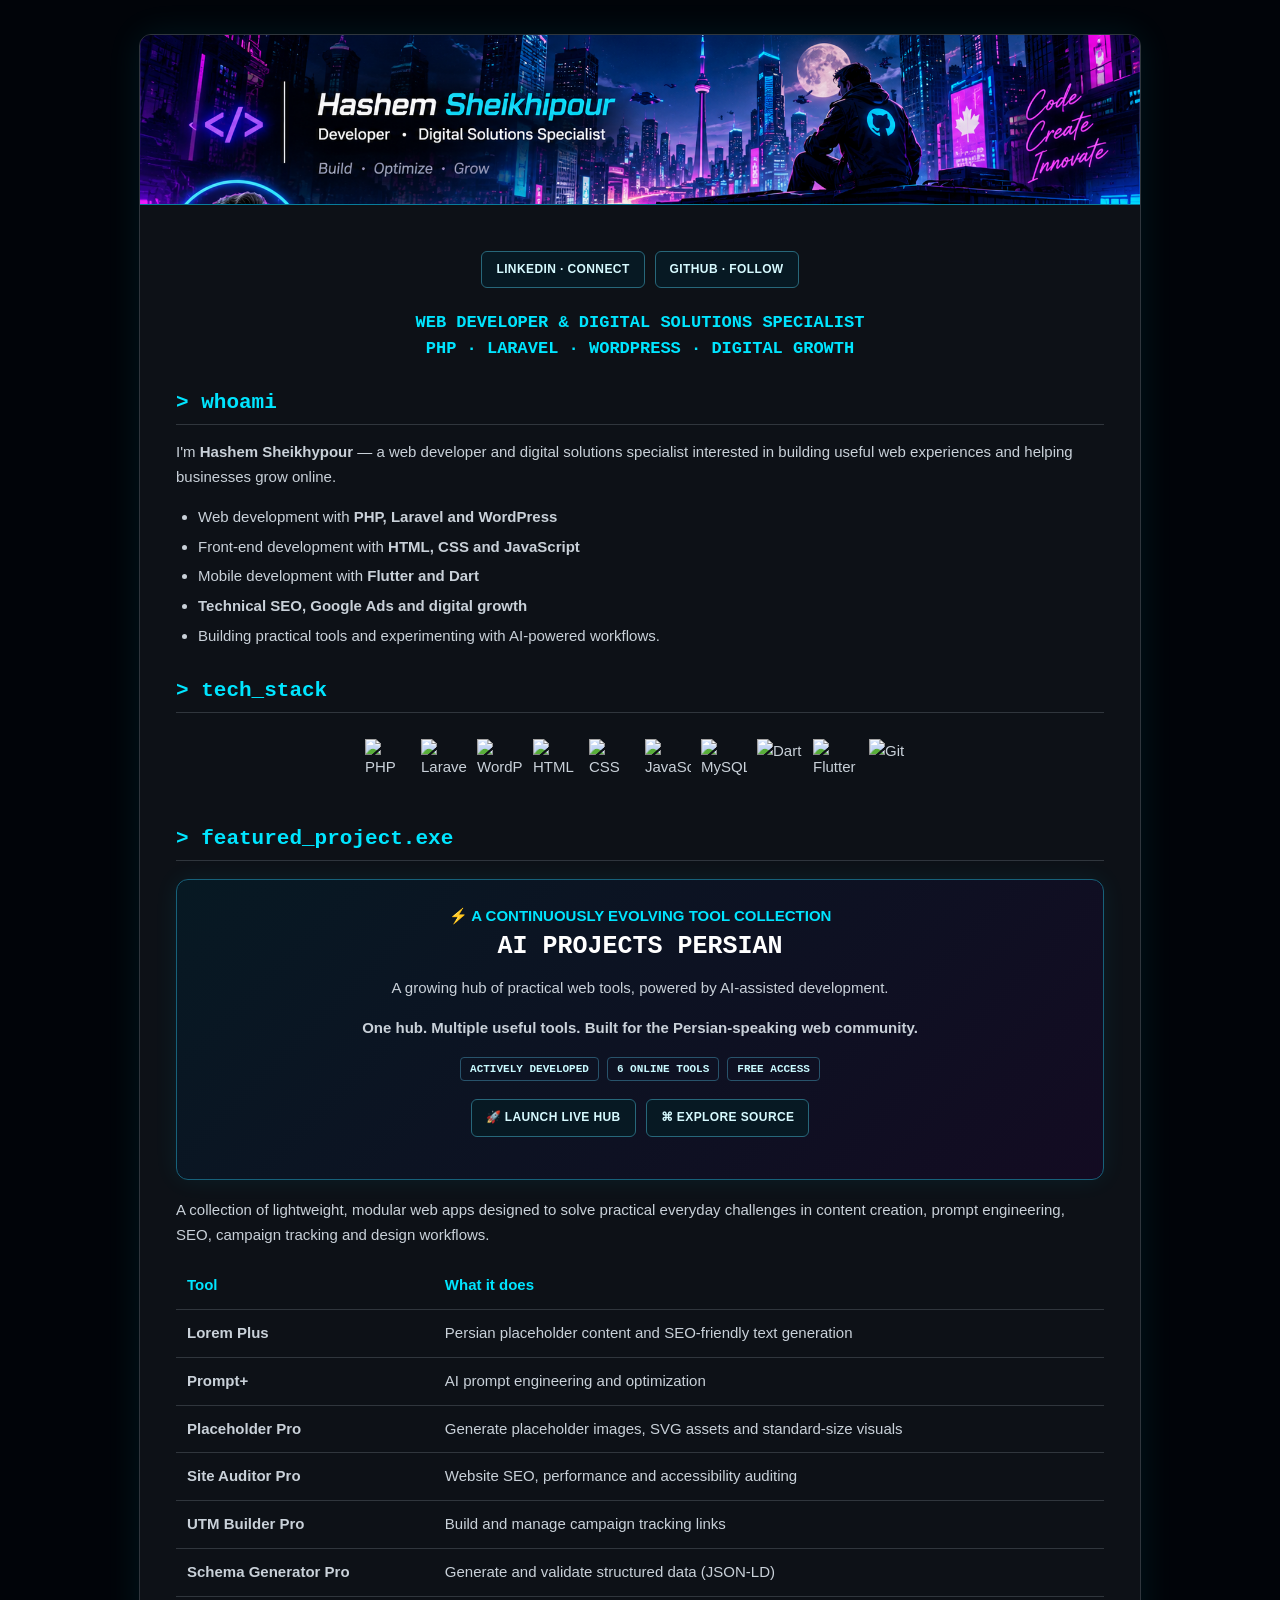
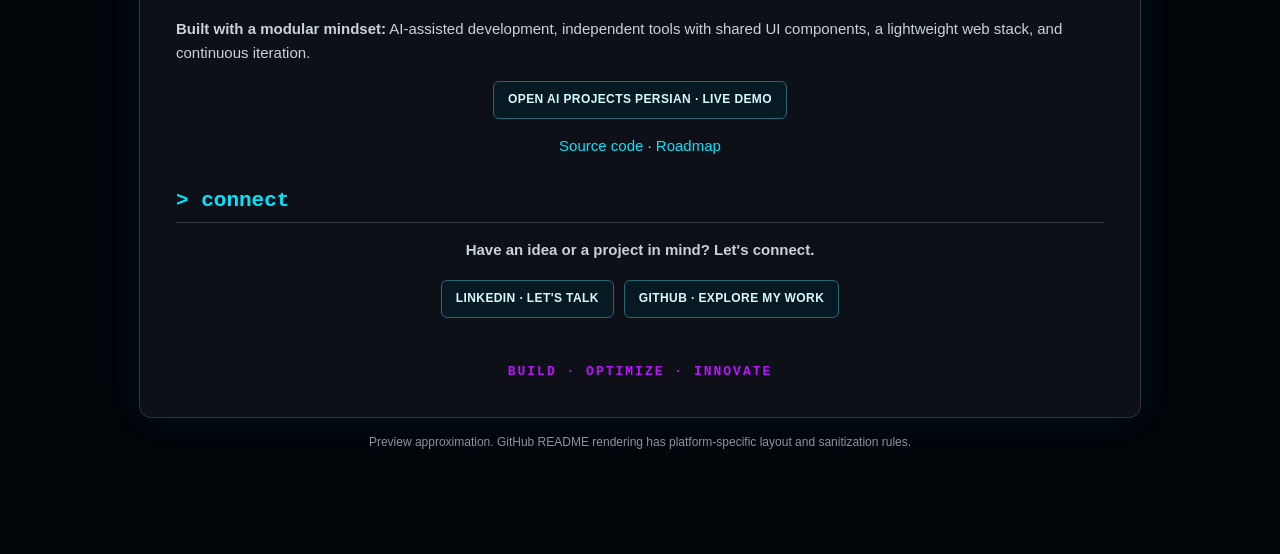
==== index.html @ c275254c "Add files via upload" ====
<!doctype html>
<html lang="en">
<head>
<meta charset="utf-8"><meta name="viewport" content="width=device-width, initial-scale=1">
<title>Hashem Sheikhypour — Cyberpunk GitHub Profile Preview</title>
<style>
:root{color-scheme:dark;--bg:#0d1117;--line:#30363d;--cyan:#00e5ff;--pink:#bc13fe;--text:#c9d1d9;--muted:#8b949e}
*{box-sizing:border-box}body{margin:0;background:#010409;color:var(--text);font:15px/1.65 -apple-system,BlinkMacSystemFont,"Segoe UI",sans-serif}
main{max-width:1050px;margin:34px auto;padding:0 24px 50px}.sheet{background:var(--bg);border:1px solid var(--line);border-radius:12px;overflow:hidden;box-shadow:0 0 35px #00e5ff16}
.banner{display:block;width:100%;height:auto;border-bottom:1px solid #087d9b}.content{padding:28px 36px}.center{text-align:center}
.actions{display:flex;justify-content:center;gap:10px;flex-wrap:wrap;margin:18px 0}a{color:var(--cyan);text-decoration:none}a:hover{text-decoration:underline}
.pill{display:inline-block;padding:8px 14px;border:1px solid #27677a;border-radius:6px;background:#071923;color:#d7faff;font-size:12px;font-weight:700;letter-spacing:.4px}
.typing{color:var(--cyan);font:600 17px/1.5 ui-monospace,monospace;margin:22px 0 10px}
h2{font:700 21px ui-monospace,monospace;color:var(--cyan);border-bottom:1px solid var(--line);padding-bottom:10px;margin:30px 0 14px}
p,li{color:var(--text)}ul{padding-left:22px}li{margin:5px 0}.project{border:1px solid #17617a;border-radius:12px;background:linear-gradient(135deg,#071923,#130b22);padding:24px;margin:18px 0;box-shadow:0 0 24px #00e5ff12}
.project h3{color:#fff;font:800 25px ui-monospace,monospace;margin:4px 0}.sub{color:var(--cyan);font-weight:600}.chips{display:flex;justify-content:center;gap:8px;flex-wrap:wrap;margin:16px 0}.chip{font:700 11px ui-monospace,monospace;border:1px solid #28536b;padding:5px 9px;border-radius:4px;color:#c8faff}
table{width:100%;border-collapse:collapse;margin:10px 0 20px}th,td{text-align:left;padding:11px;border-bottom:1px solid var(--line)}th{color:var(--cyan)}
.icons{display:flex;justify-content:center;gap:10px;flex-wrap:wrap;padding:12px}.icons img{width:46px;height:46px}
footer{text-align:center;color:var(--pink);font:700 13px ui-monospace,monospace;letter-spacing:2px;padding:28px 0 10px}.note{color:var(--muted);font-size:12px;text-align:center;margin-top:15px}
@media(max-width:650px){.content{padding:20px 16px}th,td{padding:8px;font-size:13px}}
</style></head>
<body><main><article class="sheet">
<img class="banner" src="assets/cyberpunk-banner.png" alt="Cyberpunk neon city banner">
<div class="content"><div class="center"><div class="actions">
<a class="pill" href="https://www.linkedin.com/in/hashemsheikhypour">LINKEDIN · CONNECT</a><a class="pill" href="https://github.com/hashemsh">GITHUB · FOLLOW</a></div>
<div class="typing">WEB DEVELOPER &amp; DIGITAL SOLUTIONS SPECIALIST<br>PHP · LARAVEL · WORDPRESS · DIGITAL GROWTH</div></div>
<h2>&gt; whoami</h2><p>I'm <strong>Hashem Sheikhypour</strong> — a web developer and digital solutions specialist interested in building useful web experiences and helping businesses grow online.</p>
<ul><li>Web development with <strong>PHP, Laravel and WordPress</strong></li><li>Front-end development with <strong>HTML, CSS and JavaScript</strong></li><li>Mobile development with <strong>Flutter and Dart</strong></li><li><strong>Technical SEO, Google Ads and digital growth</strong></li><li>Building practical tools and experimenting with AI-powered workflows.</li></ul>
<h2>&gt; tech_stack</h2><div class="icons">
<img src="https://skillicons.dev/icons?i=php" alt="PHP"><img src="https://skillicons.dev/icons?i=laravel" alt="Laravel"><img src="https://skillicons.dev/icons?i=wordpress" alt="WordPress"><img src="https://skillicons.dev/icons?i=html" alt="HTML"><img src="https://skillicons.dev/icons?i=css" alt="CSS"><img src="https://skillicons.dev/icons?i=js" alt="JavaScript"><img src="https://skillicons.dev/icons?i=mysql" alt="MySQL"><img src="https://skillicons.dev/icons?i=dart" alt="Dart"><img src="https://skillicons.dev/icons?i=flutter" alt="Flutter"><img src="https://skillicons.dev/icons?i=git" alt="Git"></div>
<h2>&gt; featured_project.exe</h2><section class="project"><div class="center"><div class="sub">⚡ A CONTINUOUSLY EVOLVING TOOL COLLECTION</div><h3>AI PROJECTS PERSIAN</h3><p>A growing hub of practical web tools, powered by AI-assisted development.</p><p><strong>One hub. Multiple useful tools. Built for the Persian-speaking web community.</strong></p>
<div class="chips"><span class="chip">ACTIVELY DEVELOPED</span><span class="chip">6 ONLINE TOOLS</span><span class="chip">FREE ACCESS</span></div>
<div class="actions"><a class="pill" href="https://hashemsh.github.io/ai-projects-persian/">🚀 LAUNCH LIVE HUB</a><a class="pill" href="https://github.com/hashemsh/ai-projects-persian">⌘ EXPLORE SOURCE</a></div></div></section>
<p>A collection of lightweight, modular web apps designed to solve practical everyday challenges in content creation, prompt engineering, SEO, campaign tracking and design workflows.</p>
<table><thead><tr><th>Tool</th><th>What it does</th></tr></thead><tbody>
<tr><td><strong>Lorem Plus</strong></td><td>Persian placeholder content and SEO-friendly text generation</td></tr>
<tr><td><strong>Prompt+</strong></td><td>AI prompt engineering and optimization</td></tr>
<tr><td><strong>Placeholder Pro</strong></td><td>Generate placeholder images, SVG assets and standard-size visuals</td></tr>
<tr><td><strong>Site Auditor Pro</strong></td><td>Website SEO, performance and accessibility auditing</td></tr>
<tr><td><strong>UTM Builder Pro</strong></td><td>Build and manage campaign tracking links</td></tr>
<tr><td><strong>Schema Generator Pro</strong></td><td>Generate and validate structured data (JSON-LD)</td></tr>
</tbody></table>
<p><strong>Built with a modular mindset:</strong> AI-assisted development, independent tools with shared UI components, a lightweight web stack, and continuous iteration.</p>
<div class="center"><a class="pill" href="https://hashemsh.github.io/ai-projects-persian/">OPEN AI PROJECTS PERSIAN · LIVE DEMO</a><p><a href="https://github.com/hashemsh/ai-projects-persian">Source code</a> · <a href="https://github.com/hashemsh/ai-projects-persian/blob/main/ROADMAP.md">Roadmap</a></p></div>
<h2>&gt; connect</h2><div class="center"><p><strong>Have an idea or a project in mind? Let's connect.</strong></p><div class="actions"><a class="pill" href="https://www.linkedin.com/in/hashemsheikhypour">LINKEDIN · LET'S TALK</a><a class="pill" href="https://github.com/hashemsh">GITHUB · EXPLORE MY WORK</a></div></div>
<footer>BUILD · OPTIMIZE · INNOVATE</footer></div></article><p class="note">Preview approximation. GitHub README rendering has platform-specific layout and sanitization rules.</p></main></body></html>
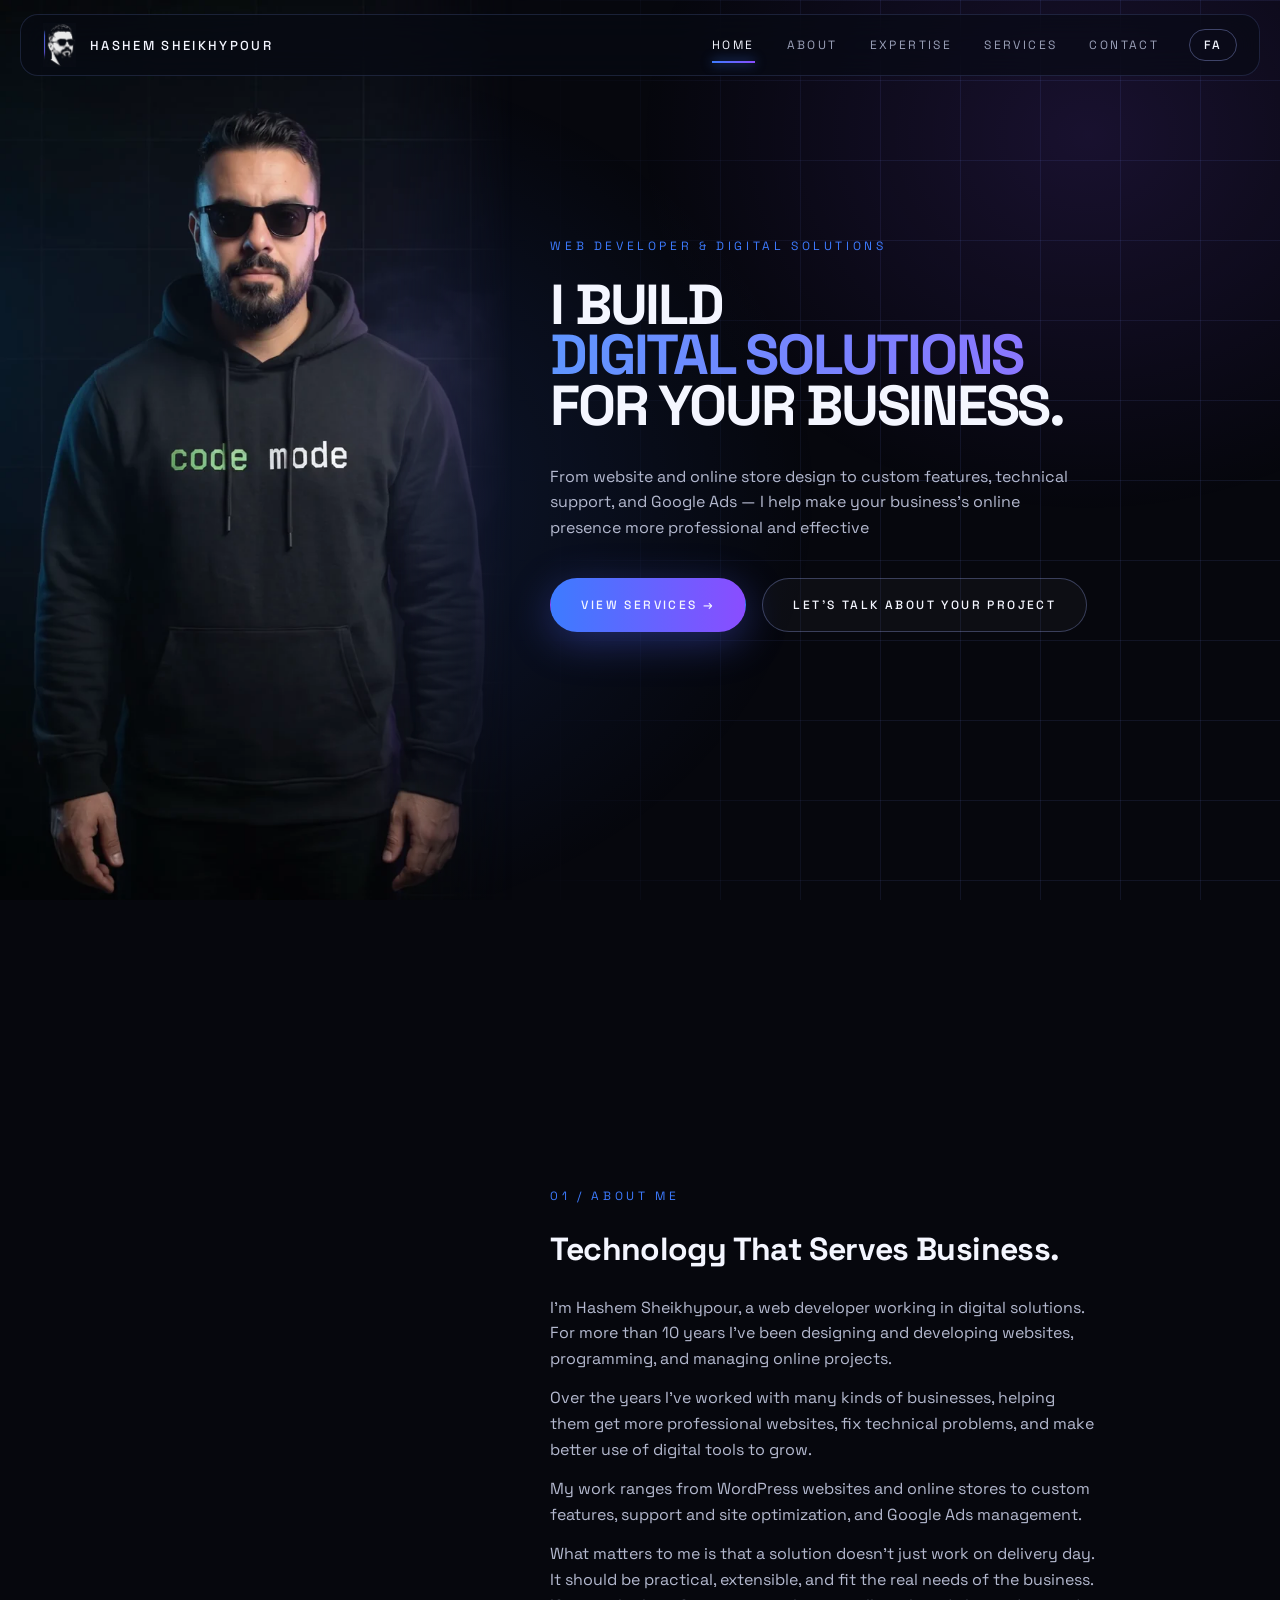
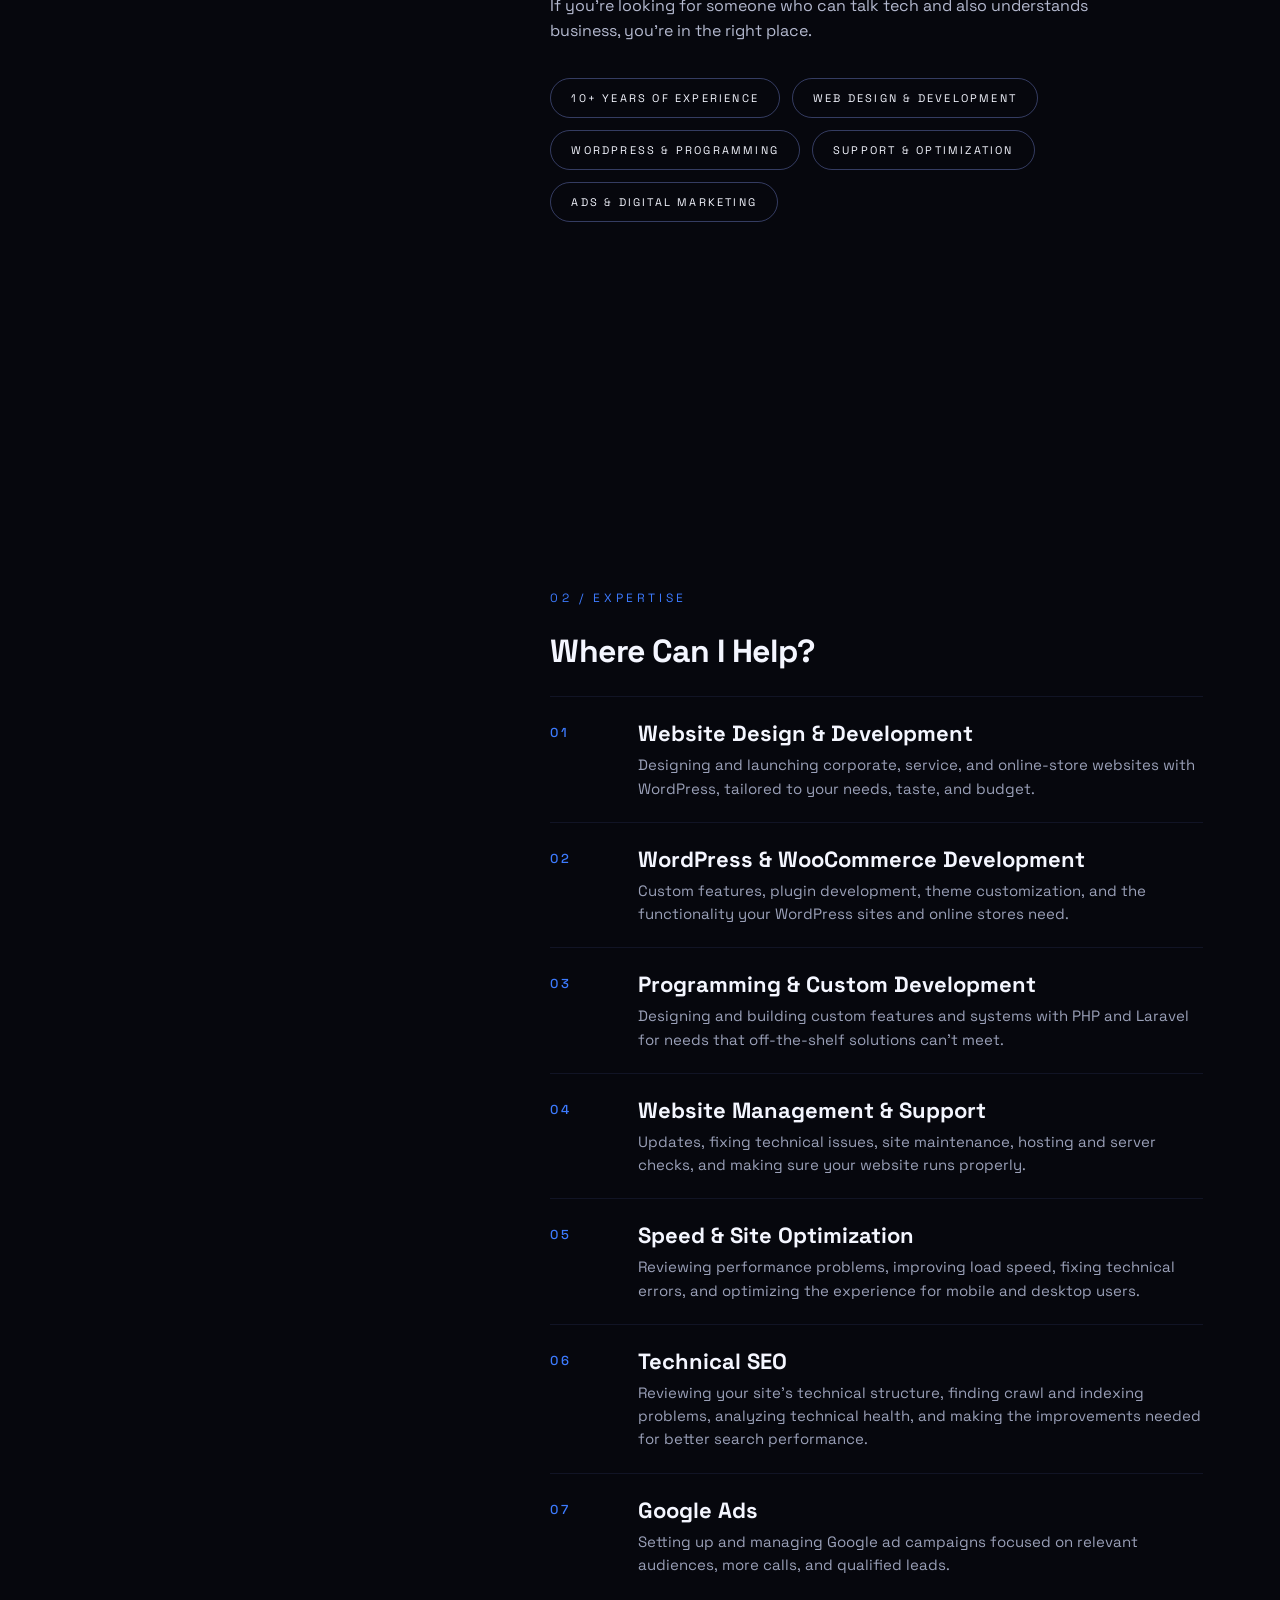
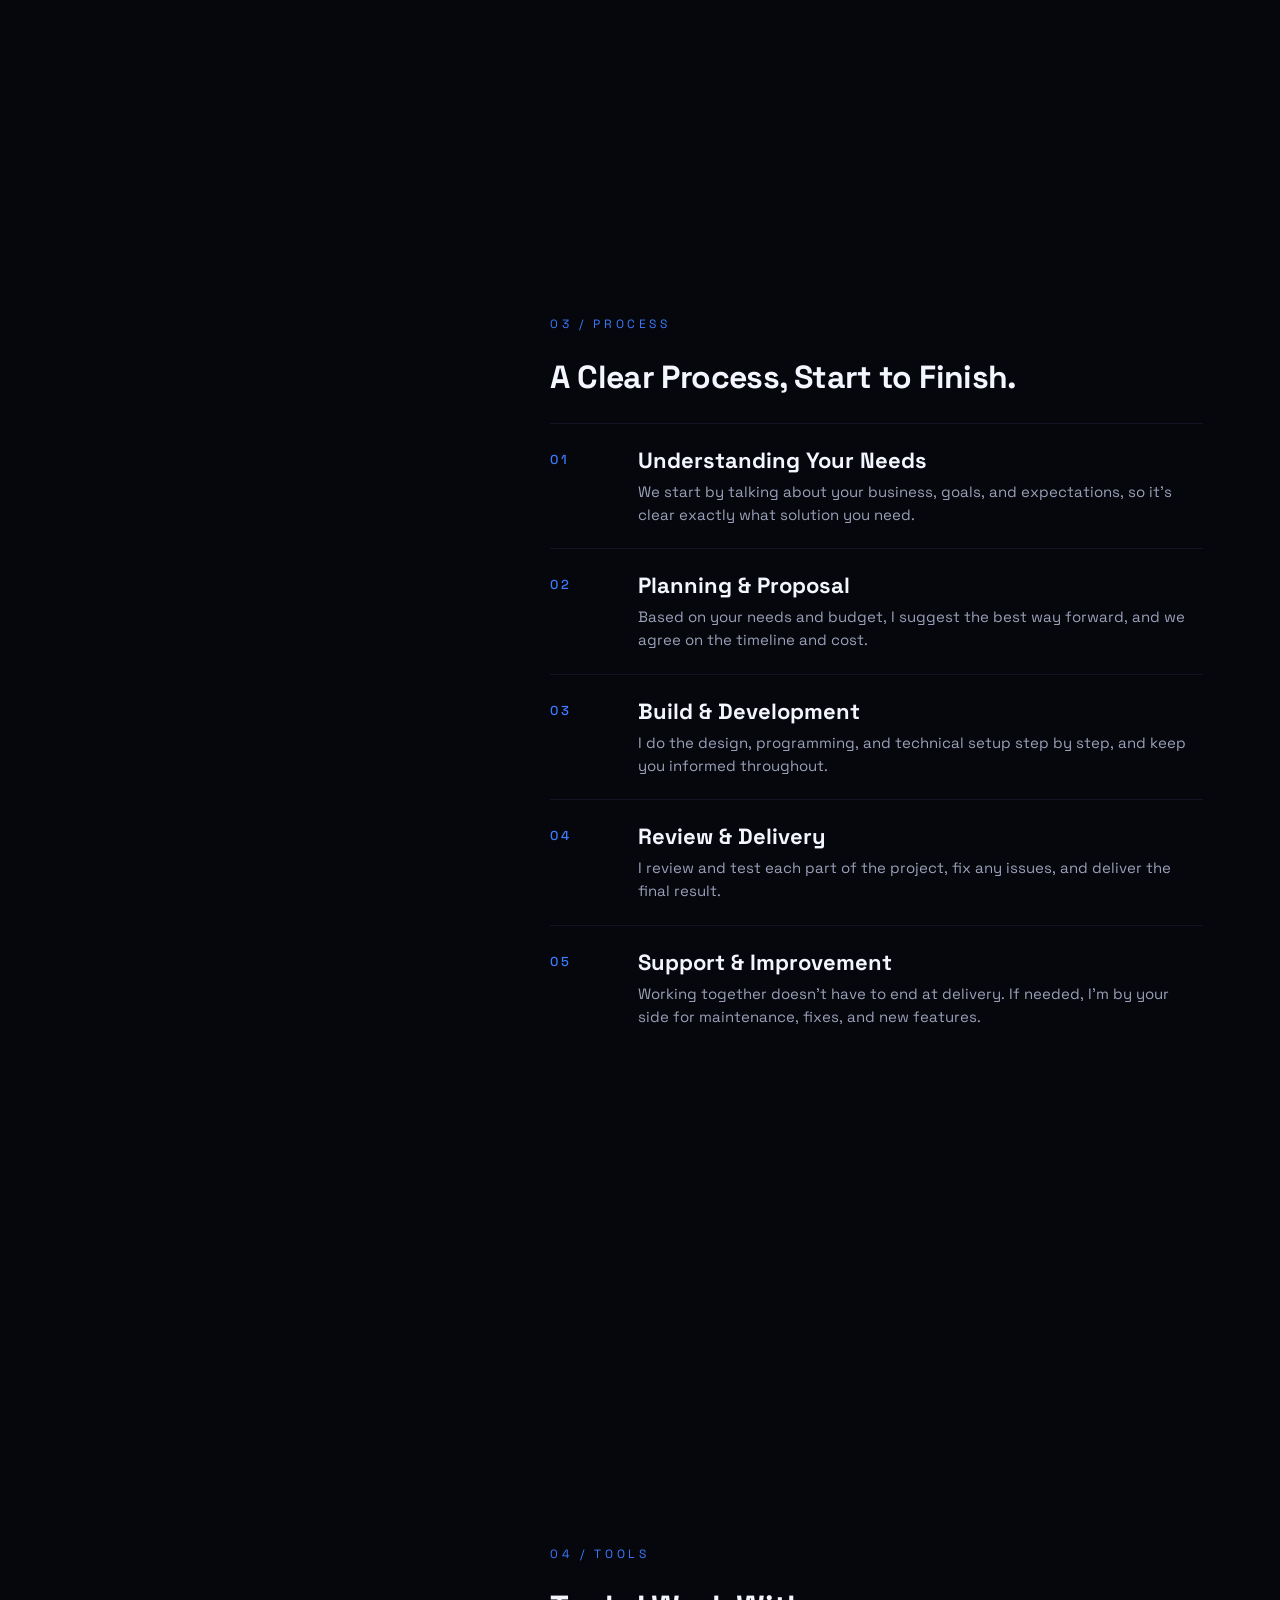
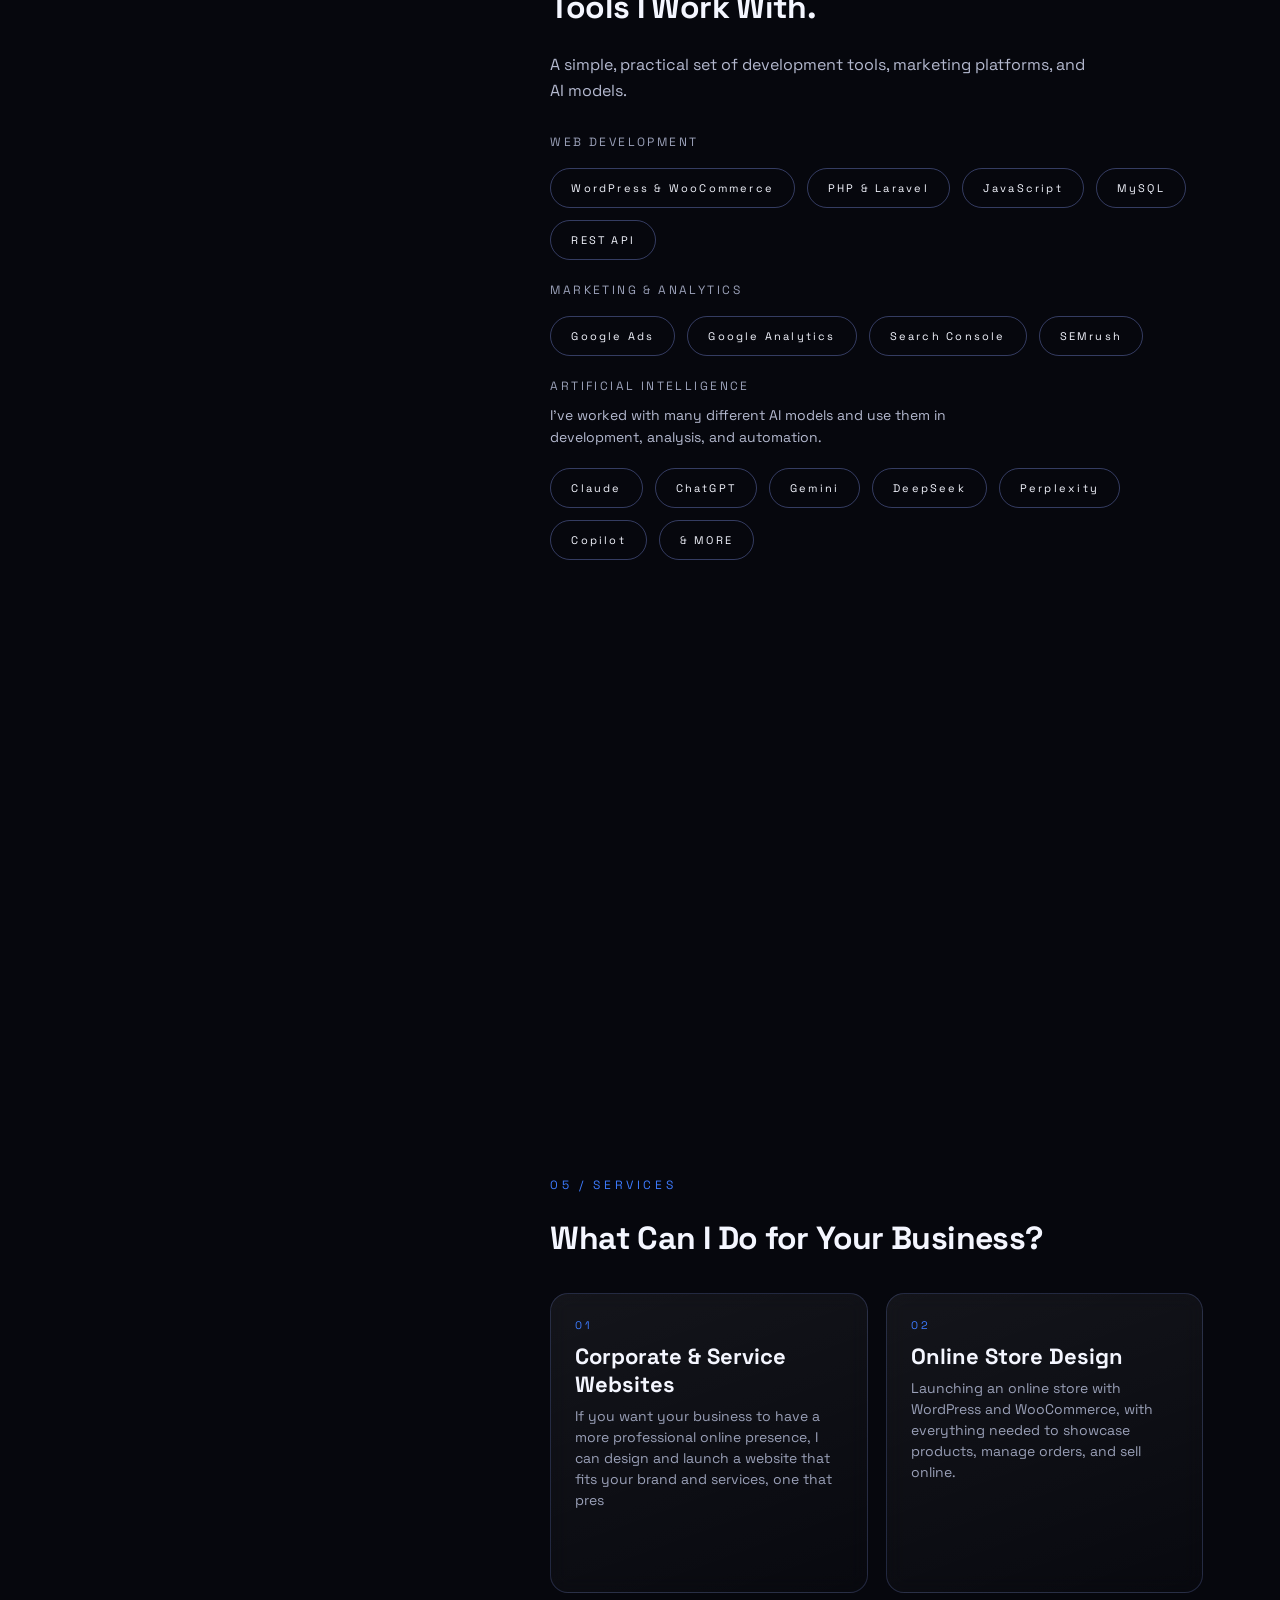
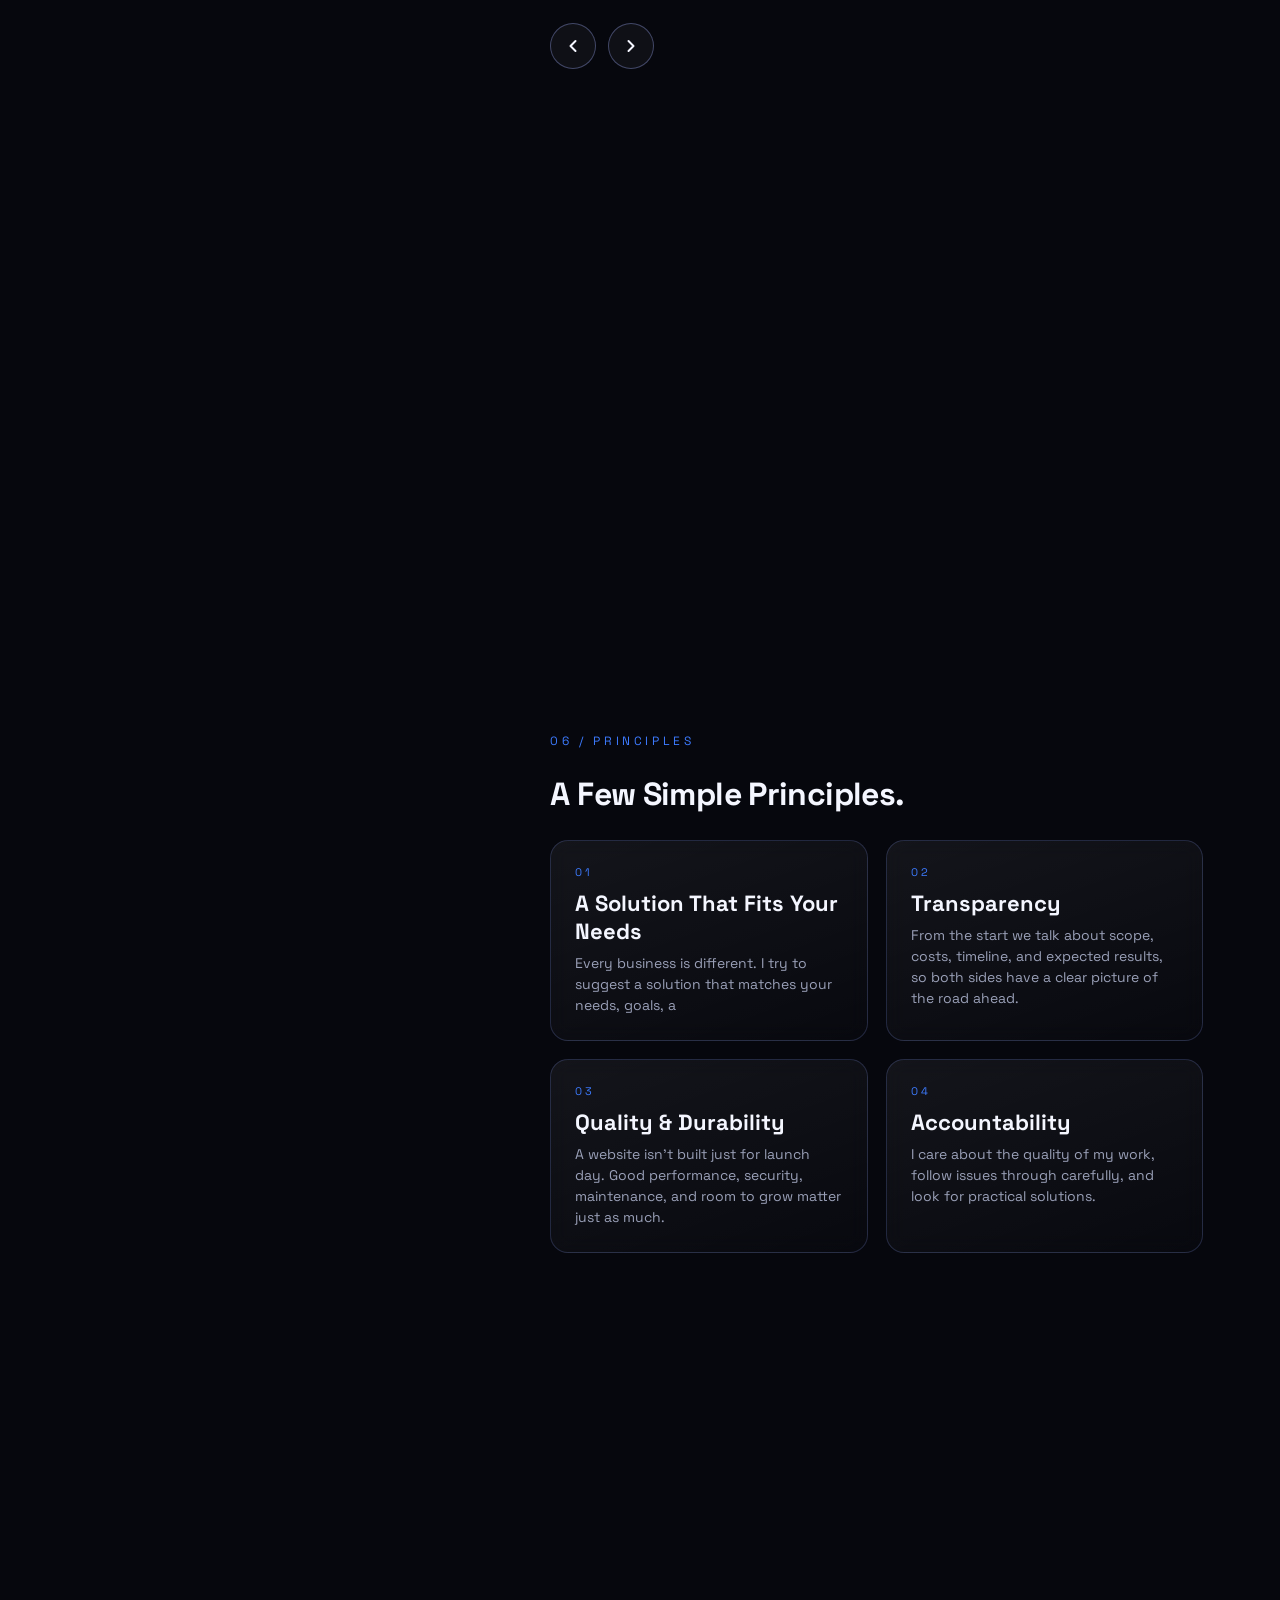
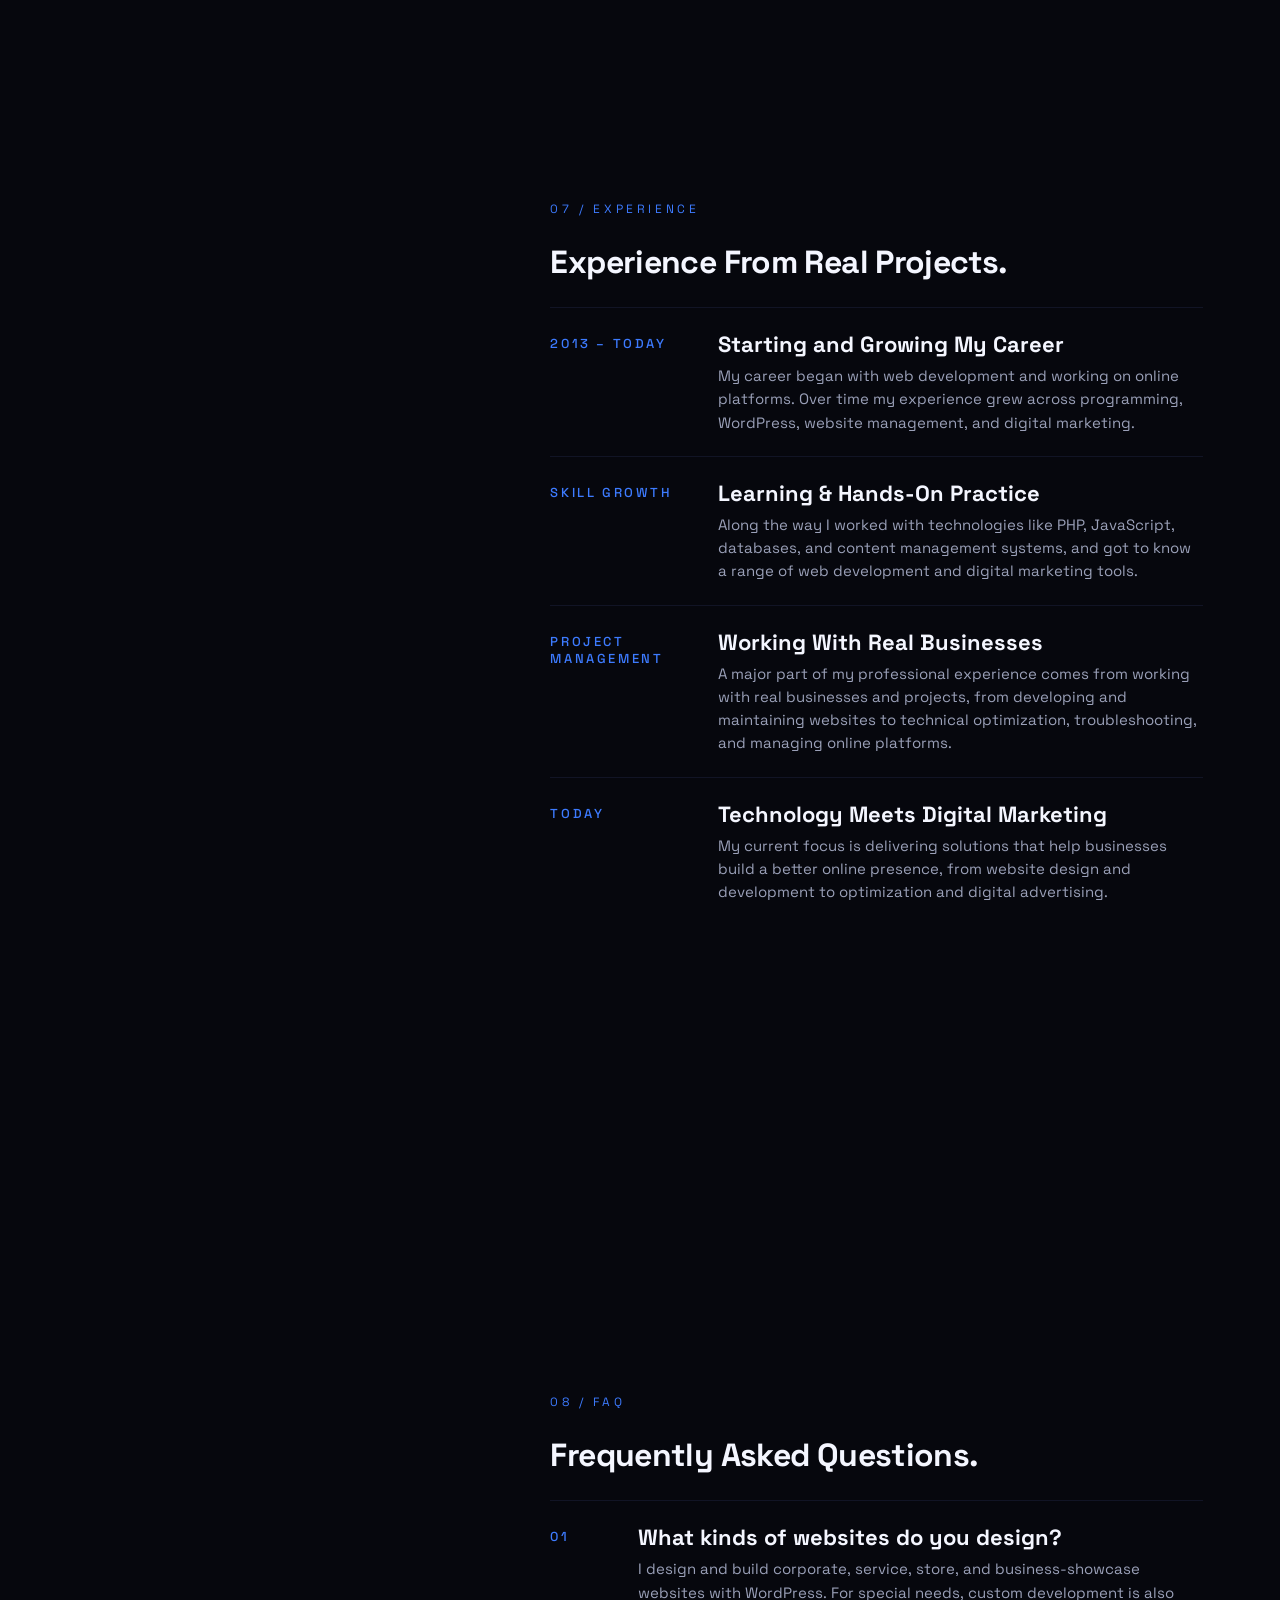
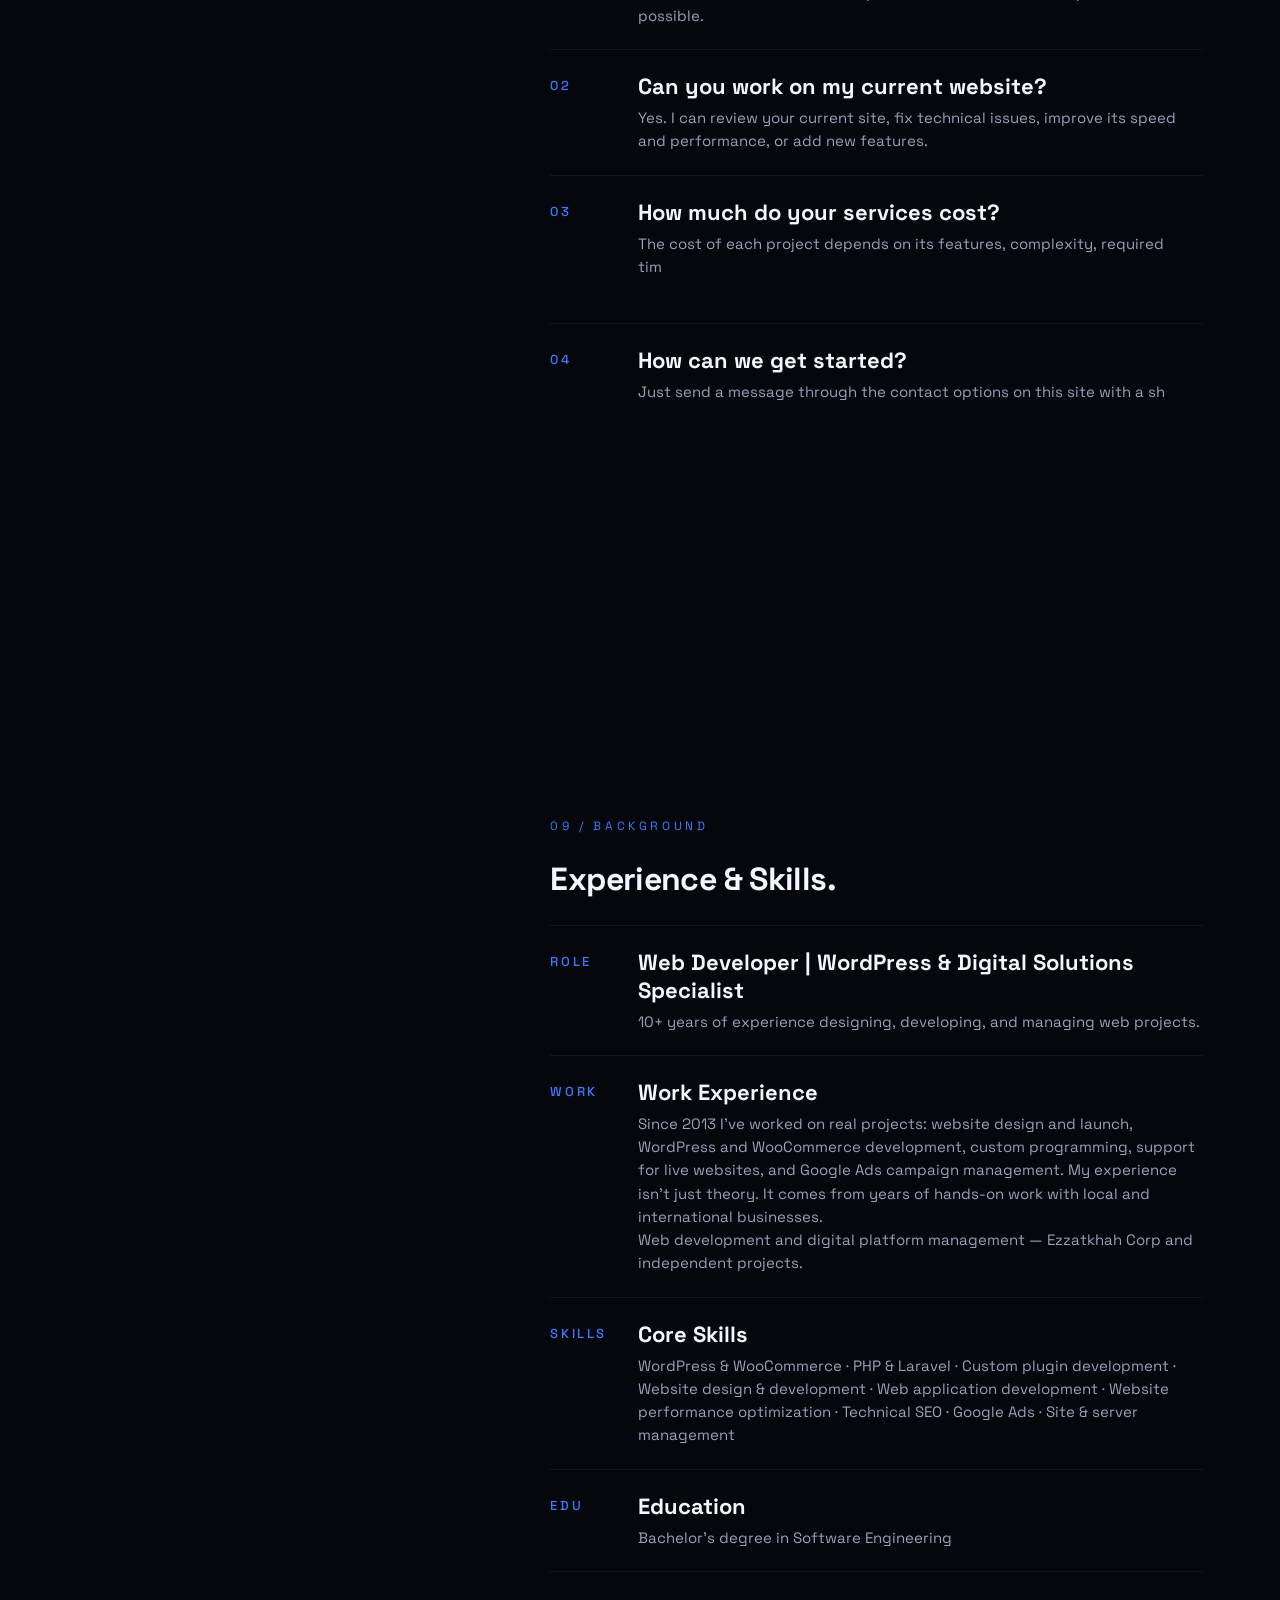
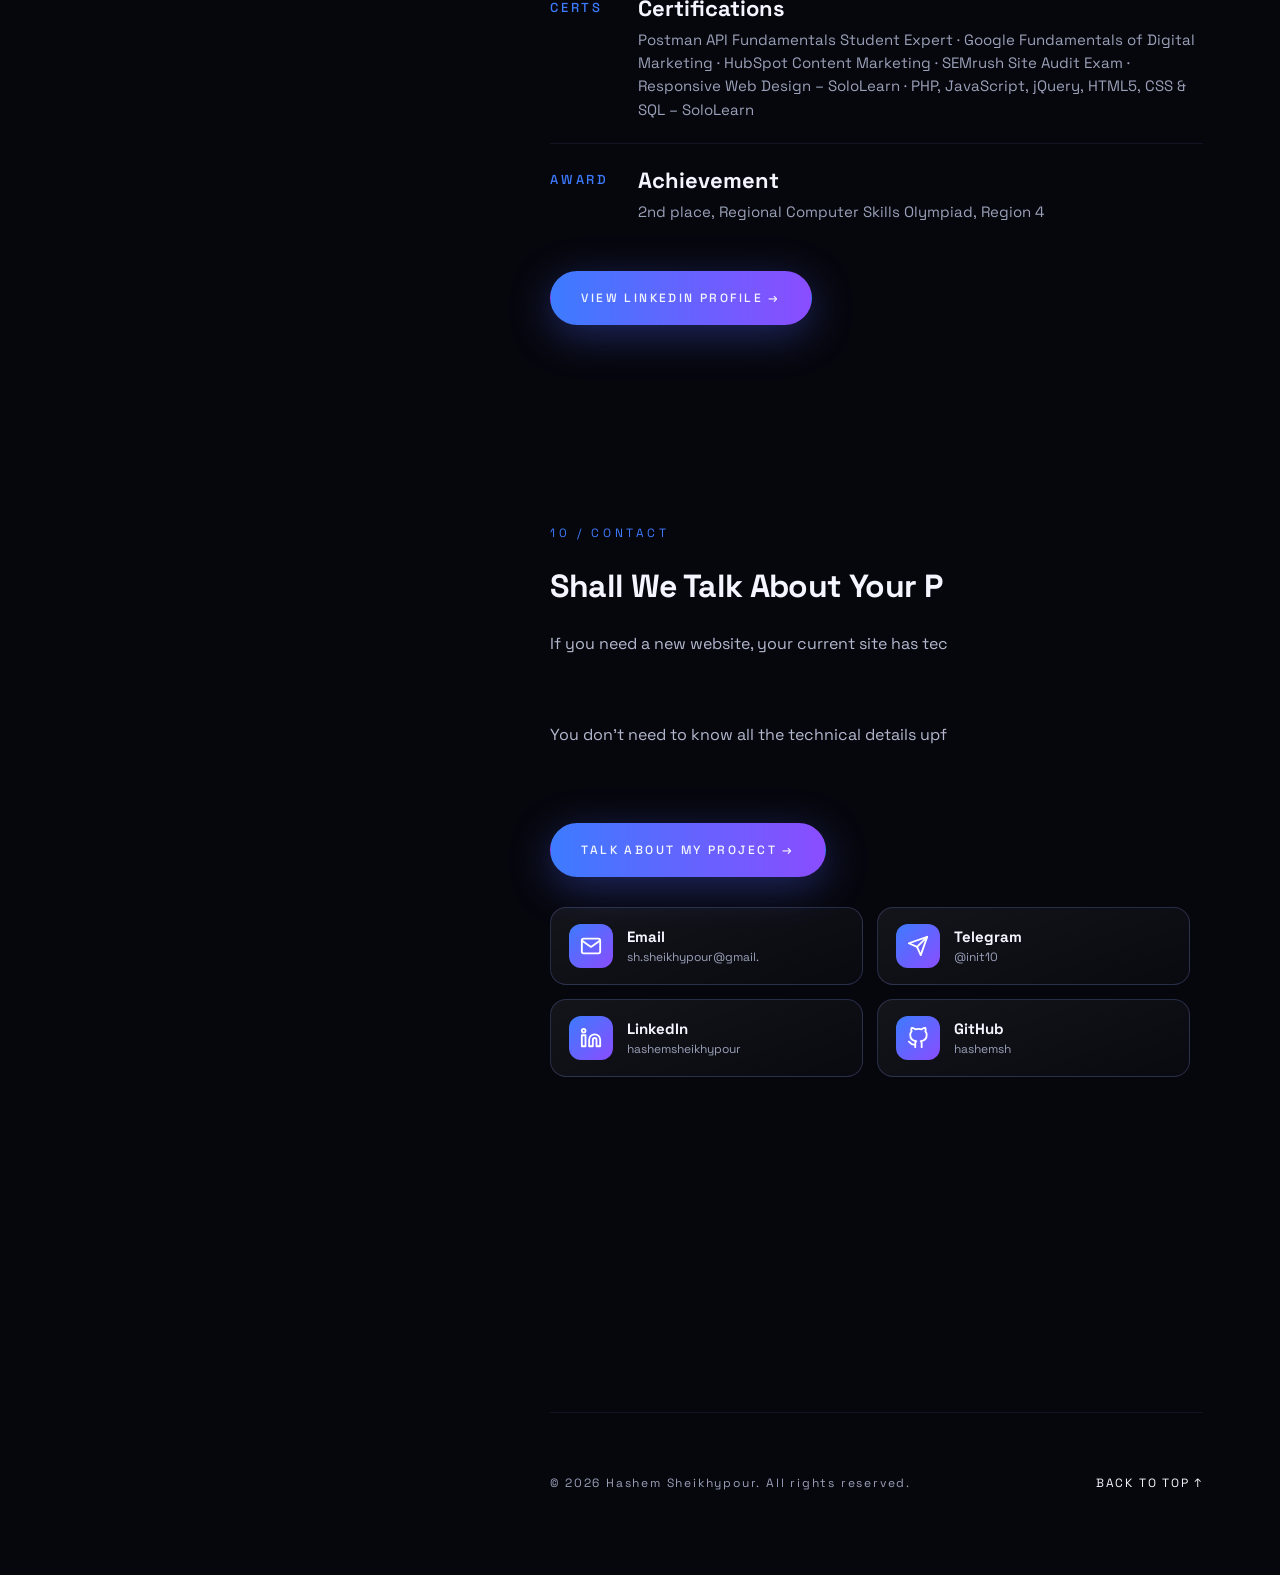
==== commit cb518578: "New portfolio site (EN + FA)" ====
--- a/index.html
+++ b/index.html
@@ -1,46 +1,149 @@
-<!doctype html>
+<!DOCTYPE html>
 <html lang="en">
 <head>
-<meta charset="utf-8"><meta name="viewport" content="width=device-width, initial-scale=1">
-<title>Hashem Sheikhypour — Cyberpunk GitHub Profile Preview</title>
-<style>
-:root{color-scheme:dark;--bg:#0d1117;--line:#30363d;--cyan:#00e5ff;--pink:#bc13fe;--text:#c9d1d9;--muted:#8b949e}
-*{box-sizing:border-box}body{margin:0;background:#010409;color:var(--text);font:15px/1.65 -apple-system,BlinkMacSystemFont,"Segoe UI",sans-serif}
-main{max-width:1050px;margin:34px auto;padding:0 24px 50px}.sheet{background:var(--bg);border:1px solid var(--line);border-radius:12px;overflow:hidden;box-shadow:0 0 35px #00e5ff16}
-.banner{display:block;width:100%;height:auto;border-bottom:1px solid #087d9b}.content{padding:28px 36px}.center{text-align:center}
-.actions{display:flex;justify-content:center;gap:10px;flex-wrap:wrap;margin:18px 0}a{color:var(--cyan);text-decoration:none}a:hover{text-decoration:underline}
-.pill{display:inline-block;padding:8px 14px;border:1px solid #27677a;border-radius:6px;background:#071923;color:#d7faff;font-size:12px;font-weight:700;letter-spacing:.4px}
-.typing{color:var(--cyan);font:600 17px/1.5 ui-monospace,monospace;margin:22px 0 10px}
-h2{font:700 21px ui-monospace,monospace;color:var(--cyan);border-bottom:1px solid var(--line);padding-bottom:10px;margin:30px 0 14px}
-p,li{color:var(--text)}ul{padding-left:22px}li{margin:5px 0}.project{border:1px solid #17617a;border-radius:12px;background:linear-gradient(135deg,#071923,#130b22);padding:24px;margin:18px 0;box-shadow:0 0 24px #00e5ff12}
-.project h3{color:#fff;font:800 25px ui-monospace,monospace;margin:4px 0}.sub{color:var(--cyan);font-weight:600}.chips{display:flex;justify-content:center;gap:8px;flex-wrap:wrap;margin:16px 0}.chip{font:700 11px ui-monospace,monospace;border:1px solid #28536b;padding:5px 9px;border-radius:4px;color:#c8faff}
-table{width:100%;border-collapse:collapse;margin:10px 0 20px}th,td{text-align:left;padding:11px;border-bottom:1px solid var(--line)}th{color:var(--cyan)}
-.icons{display:flex;justify-content:center;gap:10px;flex-wrap:wrap;padding:12px}.icons img{width:46px;height:46px}
-footer{text-align:center;color:var(--pink);font:700 13px ui-monospace,monospace;letter-spacing:2px;padding:28px 0 10px}.note{color:var(--muted);font-size:12px;text-align:center;margin-top:15px}
-@media(max-width:650px){.content{padding:20px 16px}th,td{padding:8px;font-size:13px}}
-</style></head>
-<body><main><article class="sheet">
-<img class="banner" src="assets/cyberpunk-banner.png" alt="Cyberpunk neon city banner">
-<div class="content"><div class="center"><div class="actions">
-<a class="pill" href="https://www.linkedin.com/in/hashemsheikhypour">LINKEDIN · CONNECT</a><a class="pill" href="https://github.com/hashemsh">GITHUB · FOLLOW</a></div>
-<div class="typing">WEB DEVELOPER &amp; DIGITAL SOLUTIONS SPECIALIST<br>PHP · LARAVEL · WORDPRESS · DIGITAL GROWTH</div></div>
-<h2>&gt; whoami</h2><p>I'm <strong>Hashem Sheikhypour</strong> — a web developer and digital solutions specialist interested in building useful web experiences and helping businesses grow online.</p>
-<ul><li>Web development with <strong>PHP, Laravel and WordPress</strong></li><li>Front-end development with <strong>HTML, CSS and JavaScript</strong></li><li>Mobile development with <strong>Flutter and Dart</strong></li><li><strong>Technical SEO, Google Ads and digital growth</strong></li><li>Building practical tools and experimenting with AI-powered workflows.</li></ul>
-<h2>&gt; tech_stack</h2><div class="icons">
-<img src="https://skillicons.dev/icons?i=php" alt="PHP"><img src="https://skillicons.dev/icons?i=laravel" alt="Laravel"><img src="https://skillicons.dev/icons?i=wordpress" alt="WordPress"><img src="https://skillicons.dev/icons?i=html" alt="HTML"><img src="https://skillicons.dev/icons?i=css" alt="CSS"><img src="https://skillicons.dev/icons?i=js" alt="JavaScript"><img src="https://skillicons.dev/icons?i=mysql" alt="MySQL"><img src="https://skillicons.dev/icons?i=dart" alt="Dart"><img src="https://skillicons.dev/icons?i=flutter" alt="Flutter"><img src="https://skillicons.dev/icons?i=git" alt="Git"></div>
-<h2>&gt; featured_project.exe</h2><section class="project"><div class="center"><div class="sub">⚡ A CONTINUOUSLY EVOLVING TOOL COLLECTION</div><h3>AI PROJECTS PERSIAN</h3><p>A growing hub of practical web tools, powered by AI-assisted development.</p><p><strong>One hub. Multiple useful tools. Built for the Persian-speaking web community.</strong></p>
-<div class="chips"><span class="chip">ACTIVELY DEVELOPED</span><span class="chip">6 ONLINE TOOLS</span><span class="chip">FREE ACCESS</span></div>
-<div class="actions"><a class="pill" href="https://hashemsh.github.io/ai-projects-persian/">🚀 LAUNCH LIVE HUB</a><a class="pill" href="https://github.com/hashemsh/ai-projects-persian">⌘ EXPLORE SOURCE</a></div></div></section>
-<p>A collection of lightweight, modular web apps designed to solve practical everyday challenges in content creation, prompt engineering, SEO, campaign tracking and design workflows.</p>
-<table><thead><tr><th>Tool</th><th>What it does</th></tr></thead><tbody>
-<tr><td><strong>Lorem Plus</strong></td><td>Persian placeholder content and SEO-friendly text generation</td></tr>
-<tr><td><strong>Prompt+</strong></td><td>AI prompt engineering and optimization</td></tr>
-<tr><td><strong>Placeholder Pro</strong></td><td>Generate placeholder images, SVG assets and standard-size visuals</td></tr>
-<tr><td><strong>Site Auditor Pro</strong></td><td>Website SEO, performance and accessibility auditing</td></tr>
-<tr><td><strong>UTM Builder Pro</strong></td><td>Build and manage campaign tracking links</td></tr>
-<tr><td><strong>Schema Generator Pro</strong></td><td>Generate and validate structured data (JSON-LD)</td></tr>
-</tbody></table>
-<p><strong>Built with a modular mindset:</strong> AI-assisted development, independent tools with shared UI components, a lightweight web stack, and continuous iteration.</p>
-<div class="center"><a class="pill" href="https://hashemsh.github.io/ai-projects-persian/">OPEN AI PROJECTS PERSIAN · LIVE DEMO</a><p><a href="https://github.com/hashemsh/ai-projects-persian">Source code</a> · <a href="https://github.com/hashemsh/ai-projects-persian/blob/main/ROADMAP.md">Roadmap</a></p></div>
-<h2>&gt; connect</h2><div class="center"><p><strong>Have an idea or a project in mind? Let's connect.</strong></p><div class="actions"><a class="pill" href="https://www.linkedin.com/in/hashemsheikhypour">LINKEDIN · LET'S TALK</a><a class="pill" href="https://github.com/hashemsh">GITHUB · EXPLORE MY WORK</a></div></div>
-<footer>BUILD · OPTIMIZE · INNOVATE</footer></div></article><p class="note">Preview approximation. GitHub README rendering has platform-specific layout and sanitization rules.</p></main></body></html>+<meta charset="utf-8">
+<meta name="viewport" content="width=device-width, initial-scale=1, viewport-fit=cover">
+<title>Hashem Sheikhypour — Web Developer &amp; Digital Solutions</title>
+<meta name="description" content="Hashem Sheikhypour: web developer and digital solutions specialist. WordPress, WooCommerce, Laravel, technical SEO and Google Ads for your business.">
+<meta name="theme-color" content="#06070d">
+<link rel="icon" type="image/png" href="assets/img/favicon.png">
+<link rel="apple-touch-icon" href="assets/img/apple-touch-icon.png">
+<link rel="preconnect" href="https://fonts.googleapis.com">
+<link rel="preconnect" href="https://fonts.gstatic.com" crossorigin>
+<link rel="stylesheet" href="https://fonts.googleapis.com/css2?family=Space+Grotesk:wght@400;500;700&amp;display=swap">
+<link rel="stylesheet" href="css/style.css">
+</head>
+<body data-assets="assets">
+<div class="bg"></div><div id="prog"></div>
+<nav>
+  <div class="brand"><img class="logo" alt="Hashem Sheikhypour logo" src="assets/img/logo.webp">HASHEM SHEIKHYPOUR</div>
+  <div class="navr"><ul id="menu"><li>HOME</li><li>ABOUT</li><li>EXPERTISE</li><li>SERVICES</li><li>CONTACT</li></ul><a class="lang" id="lng" href="fa/">FA</a></div>
+</nav>
+
+<div class="char" aria-hidden="true"><canvas id="cv" width="720" height="1280"></canvas></div>
+
+<div class="cu" id="cur"><i></i><svg width="22" height="26" viewBox="0 0 22 26"><path d="M2 2 L2 21 L7 16.5 L10.5 24 L14 22.5 L10.6 15.2 L17 15 Z" fill="#fff" stroke="#06070d" stroke-width="1.5"/></svg><span>BUILDING</span></div>
+
+<main>
+<section id="s0">
+  <p class="eyebrow build">WEB DEVELOPER &amp; DIGITAL SOLUTIONS</p>
+  <h1 class="build"><span>I BUILD</span><span class="acc">DIGITAL SOLUTIONS</span><span>FOR YOUR BUSINESS.</span></h1>
+  <p class="sub build">From website and online store design to custom features, technical support, and Google Ads — I help make your business’s online presence more professional and effective.</p>
+  <div class="cta"><a class="btn p build" href="#s3">VIEW SERVICES →</a><a class="btn build" href="#s4">LET’S TALK ABOUT YOUR PROJECT</a></div>
+</section>
+
+<section id="s1">
+  <p class="eyebrow build">01 / ABOUT ME</p>
+  <h2 class="build">Technology That Serves Business.</h2>
+  <p class="sub build" style="margin:0 0 14px">I’m Hashem Sheikhypour, a web developer working in digital solutions. For more than 10 years I’ve been designing and developing websites, programming, and managing online projects.</p>
+  <p class="sub build" style="margin:0 0 14px">Over the years I’ve worked with many kinds of businesses, helping them get more professional websites, fix technical problems, and make better use of digital tools to grow.</p>
+  <p class="sub build" style="margin:0 0 14px">My work ranges from WordPress websites and online stores to custom features, support and site optimization, and Google Ads management.</p>
+  <p class="sub build" style="margin:0 0 26px">What matters to me is that a solution doesn’t just work on delivery day. It should be practical, extensible, and fit the real needs of the business. If you’re looking for someone who can talk tech and also understands business, you’re in the right place.</p>
+  <div class="chips"><span class="chip build">10+ YEARS OF EXPERIENCE</span><span class="chip build">WEB DESIGN &amp; DEVELOPMENT</span><span class="chip build">WORDPRESS &amp; PROGRAMMING</span><span class="chip build">SUPPORT &amp; OPTIMIZATION</span><span class="chip build">ADS &amp; DIGITAL MARKETING</span></div>
+</section>
+
+<section id="s2">
+  <p class="eyebrow build">02 / EXPERTISE</p>
+  <h2 class="build">Where Can I Help?</h2>
+  <div class="row build"><b>01</b><div><h3>Website Design &amp; Development</h3><p>Designing and launching corporate, service, and online-store websites with WordPress, tailored to your needs, taste, and budget.</p></div></div>
+  <div class="row build"><b>02</b><div><h3>WordPress &amp; WooCommerce Development</h3><p>Custom features, plugin development, theme customization, and the functionality your WordPress sites and online stores need.</p></div></div>
+  <div class="row build"><b>03</b><div><h3>Programming &amp; Custom Development</h3><p>Designing and building custom features and systems with PHP and Laravel for needs that off-the-shelf solutions can’t meet.</p></div></div>
+  <div class="row build"><b>04</b><div><h3>Website Management &amp; Support</h3><p>Updates, fixing technical issues, site maintenance, hosting and server checks, and making sure your website runs properly.</p></div></div>
+  <div class="row build"><b>05</b><div><h3>Speed &amp; Site Optimization</h3><p>Reviewing performance problems, improving load speed, fixing technical errors, and optimizing the experience for mobile and desktop users.</p></div></div>
+  <div class="row build"><b>06</b><div><h3>Technical SEO</h3><p>Reviewing your site’s technical structure, finding crawl and indexing problems, analyzing technical health, and making the improvements needed for better search performance.</p></div></div>
+  <div class="row build"><b>07</b><div><h3>Google Ads</h3><p>Setting up and managing Google ad campaigns focused on relevant audiences, more calls, and qualified leads.</p></div></div>
+</section>
+
+<section id="p1">
+  <p class="eyebrow build">03 / PROCESS</p>
+  <h2 class="build">A Clear Process, Start to Finish.</h2>
+  <div class="row build"><b>01</b><div><h3>Understanding Your Needs</h3><p>We start by talking about your business, goals, and expectations, so it’s clear exactly what solution you need.</p></div></div>
+  <div class="row build"><b>02</b><div><h3>Planning &amp; Proposal</h3><p>Based on your needs and budget, I suggest the best way forward, and we agree on the timeline and cost.</p></div></div>
+  <div class="row build"><b>03</b><div><h3>Build &amp; Development</h3><p>I do the design, programming, and technical setup step by step, and keep you informed throughout.</p></div></div>
+  <div class="row build"><b>04</b><div><h3>Review &amp; Delivery</h3><p>I review and test each part of the project, fix any issues, and deliver the final result.</p></div></div>
+  <div class="row build"><b>05</b><div><h3>Support &amp; Improvement</h3><p>Working together doesn’t have to end at delivery. If needed, I’m by your side for maintenance, fixes, and new features.</p></div></div>
+</section>
+
+<section id="p2">
+  <p class="eyebrow build">04 / TOOLS</p>
+  <h2 class="build">Tools I Work With.</h2>
+  <p class="sub build" style="margin:0 0 8px">A simple, practical set of development tools, marketing platforms, and AI models.</p>
+  <p class="glabel build">WEB DEVELOPMENT</p>
+  <div class="chips"><span class="chip build">WordPress &amp; WooCommerce</span><span class="chip build">PHP &amp; Laravel</span><span class="chip build">JavaScript</span><span class="chip build">MySQL</span><span class="chip build">REST API</span></div>
+  <p class="glabel build">MARKETING &amp; ANALYTICS</p>
+  <div class="chips"><span class="chip build">Google Ads</span><span class="chip build">Google Analytics</span><span class="chip build">Search Console</span><span class="chip build">SEMrush</span></div>
+  <p class="glabel build">ARTIFICIAL INTELLIGENCE</p>
+  <p class="sub build" style="margin:0 0 12px;font-size:14px">I’ve worked with many different AI models and use them in development, analysis, and automation.</p>
+  <div class="chips"><span class="chip build">Claude</span><span class="chip build">ChatGPT</span><span class="chip build">Gemini</span><span class="chip build">DeepSeek</span><span class="chip build">Perplexity</span><span class="chip build">Copilot</span><span class="chip build">&amp; MORE</span></div>
+</section>
+
+<section id="s3">
+  <p class="eyebrow build">05 / SERVICES</p>
+  <h2 class="build">What Can I Do for Your Business?</h2>
+  <div class="slider"><div class="track">
+    <div class="card build"><small>01</small><h3>Corporate &amp; Service Websites</h3><p>If you want your business to have a more professional online presence, I can design and launch a website that fits your brand and services, one that presents what you offer better and helps you connect with customers.</p></div>
+    <div class="card build"><small>02</small><h3>Online Store Design</h3><p>Launching an online store with WordPress and WooCommerce, with everything needed to showcase products, manage orders, and sell online.</p></div>
+    <div class="card build"><small>03</small><h3>Ready-Made or Custom Themes</h3><p>You don’t always have to spend a lot to get started. Choosing and customizing a professional theme lets you enter the market faster and more economically. If your business has special requirements, custom design and development is also possible.</p></div>
+    <div class="card build"><small>04</small><h3>WordPress Features &amp; Plugins</h3><p>If your site needs a specific feature, I can build a custom plugin, add new functionality to WordPress, or extend parts of your site to fit your needs.</p></div>
+    <div class="card build"><small>05</small><h3>Custom Programming &amp; Systems</h3><p>For needs that ready-made tools and plugins can’t solve, I can design and build custom systems, panels, and tools with PHP and Laravel.</p></div>
+    <div class="card build"><small>06</small><h3>Website Support &amp; Management</h3><p>If you have a live website and need an expert to handle its technical side, I provide support, updates, bug fixing, hosting and server management, and ongoing maintenance.</p></div>
+    <div class="card build"><small>07</small><h3>Speed &amp; Technical SEO</h3><p>A site’s speed and technical structure strongly affect user experience and Google performance. I review technical problems and work on speed, page structure, and technical health.</p></div>
+    <div class="card build"><small>08</small><h3>Google Ads Management</h3><p>By planning and managing Google Ads campaigns, I help your ads reach relevant audiences so your ad budget goes toward attracting customers and getting real inquiries.</p></div>
+  </div>
+  <div class="snav"><button class="sbtn" id="sPrev" aria-label="Previous"><svg viewBox="0 0 24 24"><polyline points="15 18 9 12 15 6"/></svg></button><button class="sbtn" id="sNext" aria-label="Next"><svg viewBox="0 0 24 24"><polyline points="9 18 15 12 9 6"/></svg></button></div></div>
+</section>
+
+<section id="p3">
+  <p class="eyebrow build">06 / PRINCIPLES</p>
+  <h2 class="build">A Few Simple Principles.</h2>
+  <div class="cards">
+    <div class="card build"><small>01</small><h3>A Solution That Fits Your Needs</h3><p>Every business is different. I try to suggest a solution that matches your needs, goals, and budget.</p></div>
+    <div class="card build"><small>02</small><h3>Transparency</h3><p>From the start we talk about scope, costs, timeline, and expected results, so both sides have a clear picture of the road ahead.</p></div>
+    <div class="card build"><small>03</small><h3>Quality &amp; Durability</h3><p>A website isn’t built just for launch day. Good performance, security, maintenance, and room to grow matter just as much.</p></div>
+    <div class="card build"><small>04</small><h3>Accountability</h3><p>I care about the quality of my work, follow issues through carefully, and look for practical solutions.</p></div>
+  </div>
+</section>
+
+<section id="p4">
+  <p class="eyebrow build">07 / EXPERIENCE</p>
+  <h2 class="build">Experience From Real Projects.</h2>
+  <div class="row yr build"><b>2013 – TODAY</b><div><h3>Starting and Growing My Career</h3><p>My career began with web development and working on online platforms. Over time my experience grew across programming, WordPress, website management, and digital marketing.</p></div></div>
+  <div class="row yr build"><b>SKILL GROWTH</b><div><h3>Learning &amp; Hands-On Practice</h3><p>Along the way I worked with technologies like PHP, JavaScript, databases, and content management systems, and got to know a range of web development and digital marketing tools.</p></div></div>
+  <div class="row yr build"><b>PROJECT MANAGEMENT</b><div><h3>Working With Real Businesses</h3><p>A major part of my professional experience comes from working with real businesses and projects, from developing and maintaining websites to technical optimization, troubleshooting, and managing online platforms.</p></div></div>
+  <div class="row yr build"><b>TODAY</b><div><h3>Technology Meets Digital Marketing</h3><p>My current focus is delivering solutions that help businesses build a better online presence, from website design and development to optimization and digital advertising.</p></div></div>
+</section>
+
+<section id="p6">
+  <p class="eyebrow build">08 / FAQ</p>
+  <h2 class="build">Frequently Asked Questions.</h2>
+  <div class="row build"><b>01</b><div><h3>What kinds of websites do you design?</h3><p>I design and build corporate, service, store, and business-showcase websites with WordPress. For special needs, custom development is also possible.</p></div></div>
+  <div class="row build"><b>02</b><div><h3>Can you work on my current website?</h3><p>Yes. I can review your current site, fix technical issues, improve its speed and performance, or add new features.</p></div></div>
+  <div class="row build"><b>03</b><div><h3>How much do your services cost?</h3><p>The cost of each project depends on its features, complexity, required time, and conditions. After reviewing your needs, I provide a technical proposal and a cost estimate.</p></div></div>
+  <div class="row build"><b>04</b><div><h3>How can we get started?</h3><p>Just send a message through the contact options on this site with a short description of your business and needs. After an initial review, we’ll talk about the right way to work together.</p></div></div>
+</section>
+
+<section id="p7">
+  <p class="eyebrow build">09 / BACKGROUND</p>
+  <h2 class="build">Experience &amp; Skills.</h2>
+  <div class="row build"><b>ROLE</b><div><h3>Web Developer | WordPress &amp; Digital Solutions Specialist</h3><p>10+ years of experience designing, developing, and managing web projects.</p></div></div>
+  <div class="row build"><b>WORK</b><div><h3>Work Experience</h3><p>Since 2013 I’ve worked on real projects: website design and launch, WordPress and WooCommerce development, custom programming, support for live websites, and Google Ads campaign management. My experience isn’t just theory. It comes from years of hands-on work with local and international businesses.<br>Web development and digital platform management — Ezzatkhah Corp and independent projects.</p></div></div>
+  <div class="row build"><b>SKILLS</b><div><h3>Core Skills</h3><p>WordPress &amp; WooCommerce · PHP &amp; Laravel · Custom plugin development · Website design &amp; development · Web application development · Website performance optimization · Technical SEO · Google Ads · Site &amp; server management</p></div></div>
+  <div class="row build"><b>EDU</b><div><h3>Education</h3><p>Bachelor’s degree in Software Engineering</p></div></div>
+  <div class="row build"><b>CERTS</b><div><h3>Certifications</h3><p>Postman API Fundamentals Student Expert · Google Fundamentals of Digital Marketing · HubSpot Content Marketing · SEMrush Site Audit Exam · Responsive Web Design – SoloLearn · PHP, JavaScript, jQuery, HTML5, CSS &amp; SQL – SoloLearn</p></div></div>
+  <div class="row build"><b>AWARD</b><div><h3>Achievement</h3><p>2nd place, Regional Computer Skills Olympiad, Region 4</p></div></div>
+  <div class="cta" style="margin-top:26px"><a class="btn p build" href="https://www.linkedin.com/in/hashemsheikhypour">VIEW LINKEDIN PROFILE →</a></div>
+</section>
+
+<section id="s4">
+  <p class="eyebrow build">10 / CONTACT</p>
+  <h2 class="build">Shall We Talk About Your Project?</h2>
+  <p class="sub build" style="margin:0 0 14px">If you need a new website, your current site has technical problems, or you want to attract more customers through Google Ads, I’d be happy to talk about your project.</p>
+  <p class="sub build" style="margin:0 0 24px">You don’t need to know all the technical details upfront. Just tell me about your business and what you want to achieve, and we’ll work out the right solution together.</p>
+  <div class="cta"><a class="btn p build" href="mailto:sh.sheikhypour@gmail.com">TALK ABOUT MY PROJECT →</a></div>
+  <div class="contacts"><a class="cbtn build" href="mailto:sh.sheikhypour@gmail.com"><i><svg viewBox="0 0 24 24"><path d="M4 4h16c1.1 0 2 .9 2 2v12c0 1.1-.9 2-2 2H4c-1.1 0-2-.9-2-2V6c0-1.1.9-2 2-2z"/><polyline points="22,6 12,13 2,6"/></svg></i><div class="ct"><b>Email</b><small>sh.sheikhypour@gmail.com</small></div></a><a class="cbtn build" href="https://t.me/init10"><i><svg viewBox="0 0 24 24"><line x1="22" y1="2" x2="11" y2="13"/><polygon points="22 2 15 22 11 13 2 9 22 2"/></svg></i><div class="ct"><b>Telegram</b><small>@init10</small></div></a><a class="cbtn build" href="https://www.linkedin.com/in/hashemsheikhypour"><i><svg viewBox="0 0 24 24"><path d="M16 8a6 6 0 0 1 6 6v7h-4v-7a2 2 0 0 0-2-2 2 2 0 0 0-2 2v7h-4v-7a6 6 0 0 1 6-6z"/><rect x="2" y="9" width="4" height="12"/><circle cx="4" cy="4" r="2"/></svg></i><div class="ct"><b>LinkedIn</b><small>hashemsheikhypour</small></div></a><a class="cbtn build" href="https://github.com/hashemsh"><i><svg viewBox="0 0 24 24"><path d="M9 19c-5 1.5-5-2.5-7-3m14 6v-3.87a3.37 3.37 0 0 0-.94-2.61c3.14-.35 6.44-1.54 6.44-7A5.44 5.44 0 0 0 20 4.77 5.07 5.07 0 0 0 19.91 1S18.73.65 16 2.48a13.38 13.38 0 0 0-7 0C6.27.65 5.09 1 5.09 1A5.07 5.07 0 0 0 5 4.77a5.44 5.44 0 0 0-1.5 3.78c0 5.42 3.3 6.61 6.44 7A3.37 3.37 0 0 0 9 18.13V22"/></svg></i><div class="ct"><b>GitHub</b><small>hashemsh</small></div></a></div>
+  <footer><span>© 2026 Hashem Sheikhypour. All rights reserved.</span><a href="#s0">BACK TO TOP ↑</a></footer>
+</section>
+</main>
+<script src="js/main.js"></script>
+</body>
+</html>
--- a/css/style.css
+++ b/css/style.css
@@ -0,0 +1,84 @@
+:root{--bg:#06070d;--ink:#f4f6ff;--mute:#9aa0b8;--blue:#3d7bff;--violet:#8a4dff;--line:rgba(120,140,255,.10)}
+*{box-sizing:border-box;margin:0}
+html{background:var(--bg);scroll-behavior:smooth}
+body{background:var(--bg);color:var(--ink);font-family:"Space Grotesk",system-ui,sans-serif;overflow-x:hidden}
+.bg{position:fixed;inset:0;z-index:0;background:radial-gradient(ellipse 60% 70% at 22% 55%,rgba(61,123,255,.16),transparent 70%),radial-gradient(ellipse 50% 60% at 85% 15%,rgba(138,77,255,.14),transparent 70%)}
+.bg::after{content:"";position:absolute;inset:0;background-image:linear-gradient(var(--line) 1px,transparent 1px),linear-gradient(90deg,var(--line) 1px,transparent 1px);background-size:80px 80px;-webkit-mask-image:linear-gradient(to right,transparent 40%,#000 70%);mask-image:linear-gradient(to right,transparent 40%,#000 70%)}
+nav{position:fixed;top:calc(14px + env(safe-area-inset-top,0px));left:50%;transform:translateX(-50%);width:min(1240px,calc(100% - 40px));z-index:20;display:flex;justify-content:space-between;align-items:center;padding:8px 22px;border-radius:18px;background:rgba(8,10,20,.62);-webkit-backdrop-filter:blur(16px);backdrop-filter:blur(16px);border:1px solid rgba(140,160,255,.16)}
+.brand{display:flex;align-items:center;gap:14px;font-weight:500;letter-spacing:.18em;font-size:13px}
+.mono{width:38px;height:38px;border:1px solid rgba(138,160,255,.5);border-radius:10px;display:grid;place-items:center;font-weight:700;letter-spacing:0;font-size:14px;background:linear-gradient(135deg,rgba(61,123,255,.25),rgba(138,77,255,.25))}
+nav ul{display:flex;gap:32px;list-style:none;padding:0;font-size:12px;letter-spacing:.2em;color:var(--mute)}
+nav li{position:relative;padding:6px 0;cursor:pointer;transition:color .3s}
+nav li.on{color:var(--ink)}
+nav li.on::after{content:"";position:absolute;left:0;right:0;bottom:-4px;height:2px;background:linear-gradient(90deg,var(--blue),var(--violet));box-shadow:0 0 12px var(--blue)}
+#prog{position:fixed;right:0;top:0;width:2px;height:100vh;z-index:20;background:linear-gradient(var(--blue),var(--violet));transform-origin:top;transform:scaleY(0)}
+.char{position:fixed;left:0;top:0;width:40%;height:100vh;z-index:1;display:flex;align-items:flex-end;justify-content:center;pointer-events:none}
+.char canvas{width:100%;height:100%;object-fit:cover;object-position:50% 0;-webkit-mask-image:linear-gradient(to right,#000 76%,transparent 100%);mask-image:linear-gradient(to right,#000 76%,transparent 100%)}
+main{position:relative;z-index:2;margin-left:40%}
+section{min-height:130vh;display:flex;flex-direction:column;justify-content:center;padding:120px 6vw 80px 3vw}
+.eyebrow{font-size:12px;letter-spacing:.3em;color:var(--blue);margin-bottom:26px}
+h1{font-size:clamp(34px,4.4vw,76px);line-height:.9;font-weight:700;letter-spacing:-.04em}
+h1>span{display:block}
+.acc{background:linear-gradient(90deg,#5f95ff,#9b6bff);-webkit-background-clip:text;background-clip:text;color:transparent}
+h2{font-size:clamp(24px,2.5vw,42px);line-height:1.2;font-weight:700;letter-spacing:-.02em;margin-bottom:26px;max-width:none}
+.sub{max-width:34em;margin:32px 0 38px;font-size:clamp(15px,1.25vw,19px);line-height:1.6;color:#b4b9cf}
+.cta{display:flex;gap:16px;flex-wrap:wrap}
+.btn{display:inline-block;font:500 12px "Space Grotesk",sans-serif;letter-spacing:.2em;padding:18px 30px;border-radius:999px;text-decoration:none;color:var(--ink);border:1px solid rgba(160,175,255,.3);background:rgba(255,255,255,.03)}
+.btn.p{background:linear-gradient(90deg,var(--blue),var(--violet));border-color:transparent;box-shadow:0 10px 40px rgba(80,100,255,.35)}
+.btn:focus-visible{outline:2px solid #fff;outline-offset:3px}
+.row{display:grid;grid-template-columns:70px 1fr;gap:18px;padding:22px 0;border-top:1px solid var(--line);max-width:36em}
+.row b{color:var(--blue);font-weight:500;font-size:13px;letter-spacing:.2em;padding-top:5px}
+.row h3{font-size:22px;margin-bottom:6px}.row p{color:var(--mute);line-height:1.55;font-size:15px}
+.cards{display:grid;grid-template-columns:repeat(2,1fr);gap:18px}@media (max-width:620px){.cards{grid-template-columns:1fr}}
+.card{min-height:180px;padding:24px;border-radius:18px;border:1px solid rgba(140,160,255,.2);background:linear-gradient(160deg,rgba(255,255,255,.06),rgba(255,255,255,.01));backdrop-filter:blur(10px);display:flex;flex-direction:column;justify-content:flex-start}
+.card small{color:var(--blue);font-size:11px;letter-spacing:.25em;margin-bottom:10px}
+.card h3{font-size:22px;margin-bottom:8px}.card p{color:var(--mute);font-size:14px;line-height:1.5}
+.links{display:flex;gap:28px;margin-top:40px;font-size:12px;letter-spacing:.2em;color:var(--mute)}
+footer{display:flex;justify-content:space-between;margin-top:auto;padding-top:60px;font-size:12px;letter-spacing:.15em;color:var(--mute);border-top:1px solid var(--line)}
+footer a{color:var(--ink);text-decoration:none}
+.build{opacity:0}.chips{display:flex;gap:12px;flex-wrap:wrap;margin-top:8px}.chip{font-size:11px;letter-spacing:.2em;padding:12px 20px;border-radius:99px;border:1px solid rgba(140,160,255,.35)}.ch{visibility:hidden}.ch.on{visibility:visible}
+.wire{opacity:1}
+.wire:not(.in){outline:1px dashed rgba(90,140,255,.7);outline-offset:6px;background:rgba(61,123,255,.07)!important;box-shadow:none!important;border-color:transparent!important;color:transparent!important;-webkit-text-fill-color:transparent}
+.wire:not(.in) *{color:transparent!important;-webkit-text-fill-color:transparent!important;border-color:transparent!important}
+.in{animation:pop .5s cubic-bezier(.2,.9,.3,1.2)}
+@keyframes pop{from{transform:scale(.96);filter:brightness(2)}to{transform:none;filter:none}}
+.cu{position:fixed;left:0;top:0;z-index:50;pointer-events:none;transform:translate(70vw,90vh);transition:transform .8s cubic-bezier(.4,0,.2,1),opacity .3s}
+.cu.idle{opacity:0}
+.cu svg{display:block;filter:drop-shadow(0 4px 10px rgba(0,0,0,.6))}
+.cu i{position:absolute;left:-8px;top:-8px;width:22px;height:22px;border-radius:50%;border:2px solid var(--blue);opacity:0}
+.cu.click i{animation:rip .5s ease-out}
+@keyframes rip{from{opacity:1;transform:scale(.4)}to{opacity:0;transform:scale(2.2)}}
+.cu span{position:absolute;left:18px;top:20px;font-size:10px;letter-spacing:.15em;padding:4px 9px;border-radius:99px;background:linear-gradient(90deg,var(--blue),var(--violet));white-space:nowrap}
+@media (max-width:820px){
+nav ul{display:none}
+.char{width:100%;opacity:.55}.char canvas{-webkit-mask-image:none;mask-image:none}
+main{margin-left:0}
+section{padding:110px 6vw 60px}
+.links{flex-wrap:wrap}
+}
+@media (prefers-reduced-motion:reduce){.in{animation:none}.cu{display:none}}
+.cards.wide{grid-template-columns:repeat(auto-fit,minmax(300px,1fr))}.row.yr{grid-template-columns:150px 1fr}.row{max-width:42em}.card p.q{font-size:16px;color:var(--ink);line-height:1.55;margin-bottom:14px}.card a{margin-top:14px;font-size:12px;letter-spacing:.15em;color:var(--blue);text-decoration:none}footer{line-height:1.8;gap:24px}
+.logo{height:44px;width:auto;display:block;mix-blend-mode:screen}
+.navr{display:flex;align-items:center;gap:30px}.lang{font:500 12px "Space Grotesk",sans-serif;letter-spacing:.2em;padding:7px 14px;border:1px solid rgba(160,175,255,.35);border-radius:99px;color:var(--ink);text-decoration:none}.lang:hover{border-color:var(--blue)}
+.card{transition:transform .3s,border-color .3s,background .3s,box-shadow .3s}
+.card:hover{transform:translateY(-6px);border-color:rgba(120,150,255,.55);background:linear-gradient(160deg,rgba(90,110,255,.16),rgba(255,255,255,.02));box-shadow:0 18px 50px rgba(60,90,255,.18)}
+#s0{min-height:100vh;padding-top:96px;padding-bottom:14vh}
+.glabel{font-size:12px;letter-spacing:.2em;color:var(--mute);margin:22px 0 10px}
+.slider{position:relative}
+.track{display:flex;gap:18px;overflow-x:auto;scroll-snap-type:x mandatory;scrollbar-width:none;padding:10px 0 12px;align-items:flex-start}
+.track::-webkit-scrollbar{display:none}
+.track .card{flex:0 0 calc((100% - 18px)/2);min-height:300px;align-self:stretch}.track .card:nth-child(odd){scroll-snap-align:start}.track .wire:not(.in){outline-offset:-2px}@media (max-width:620px){.track .card{flex-basis:100%;scroll-snap-align:start}}
+.snav{display:flex;gap:12px;margin-top:18px}
+.sbtn{width:46px;height:46px;border-radius:50%;border:1px solid rgba(160,175,255,.35);background:rgba(255,255,255,.04);color:var(--ink);display:grid;place-items:center;cursor:pointer;transition:border-color .25s,background .25s}
+.sbtn:hover{border-color:var(--blue);background:rgba(61,123,255,.2)}
+.sbtn svg{width:20px;height:20px;stroke:currentColor;fill:none;stroke-width:2.4;stroke-linecap:round;stroke-linejoin:round}
+main[dir=rtl] .sbtn svg{transform:scaleX(-1)}
+.contacts{display:grid;grid-template-columns:repeat(auto-fit,minmax(230px,1fr));gap:14px;margin-top:30px;max-width:640px}
+.cbtn{display:flex;align-items:center;gap:14px;padding:16px 18px;border-radius:16px;border:1px solid rgba(140,160,255,.22);background:linear-gradient(160deg,rgba(255,255,255,.06),rgba(255,255,255,.015));color:var(--ink);text-decoration:none;transition:transform .25s,border-color .25s,background .25s}
+.cbtn:hover{transform:translateY(-4px);border-color:rgba(120,150,255,.6);background:linear-gradient(160deg,rgba(90,110,255,.2),rgba(255,255,255,.02))}
+.cbtn i{width:44px;height:44px;border-radius:12px;display:grid;place-items:center;flex:none;background:linear-gradient(135deg,var(--blue),var(--violet))}
+.cbtn svg{width:22px;height:22px;stroke:#fff;fill:none;stroke-width:2;stroke-linecap:round;stroke-linejoin:round}
+.cbtn b{display:block;font-size:15px;font-weight:700}
+.cbtn small{display:block;font-size:12px;color:var(--mute);margin-top:3px;direction:ltr;text-align:start}
+footer span{white-space:nowrap}
+@media (max-width:820px){h2{font-size:24px}h1{font-size:34px}.contacts{grid-template-columns:1fr}footer span{white-space:normal}}
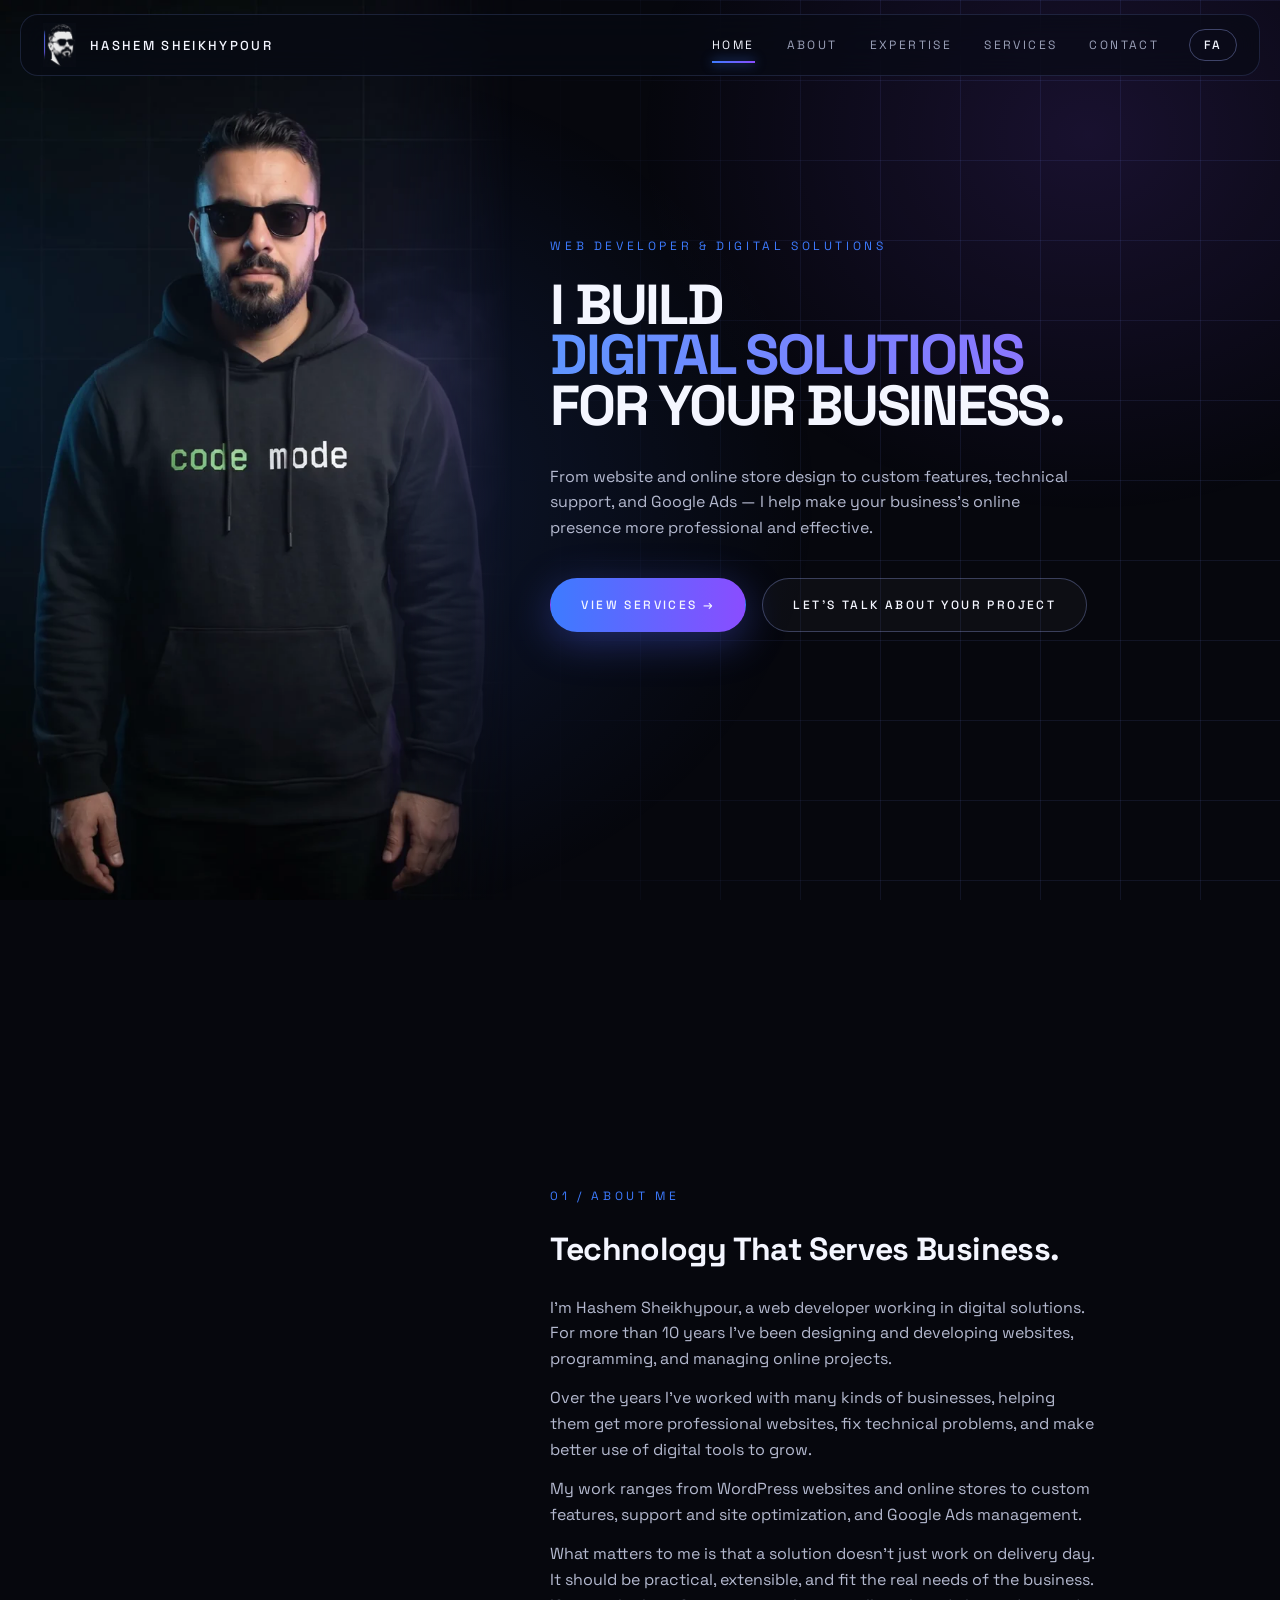
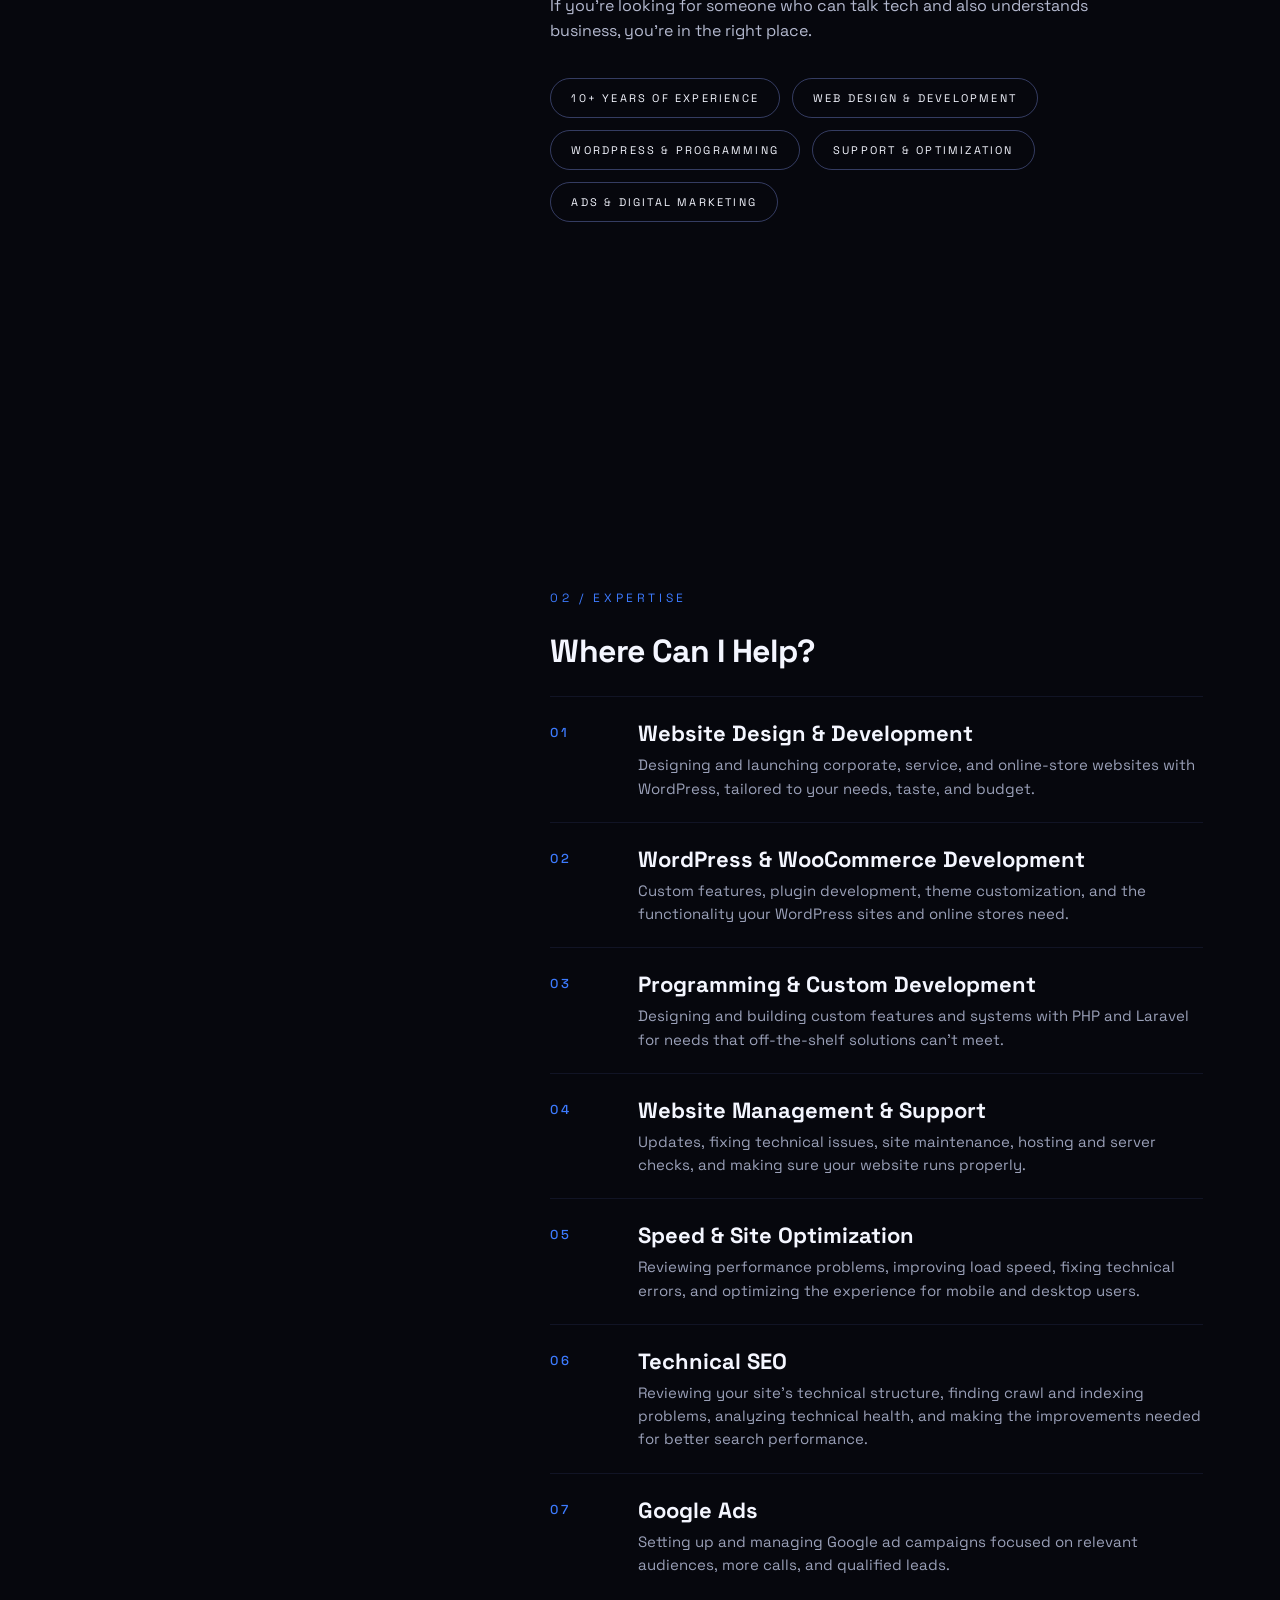
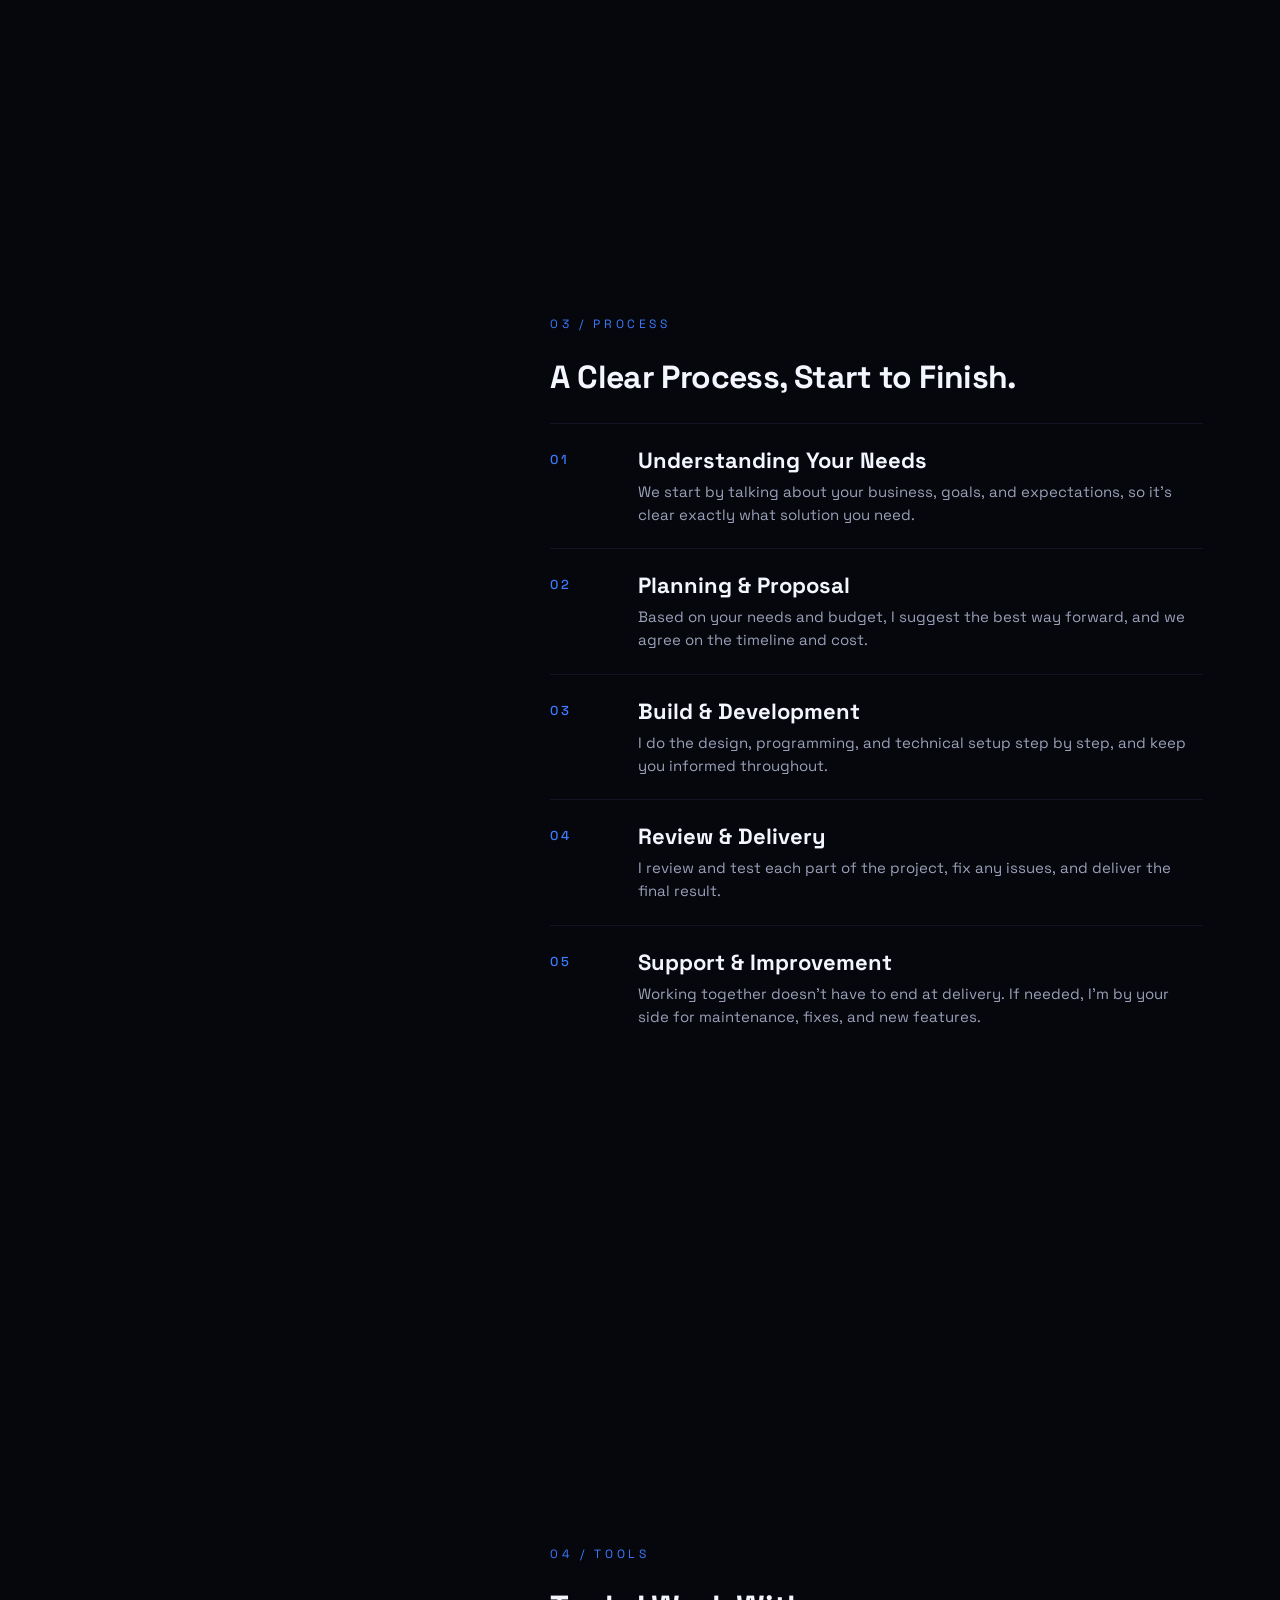
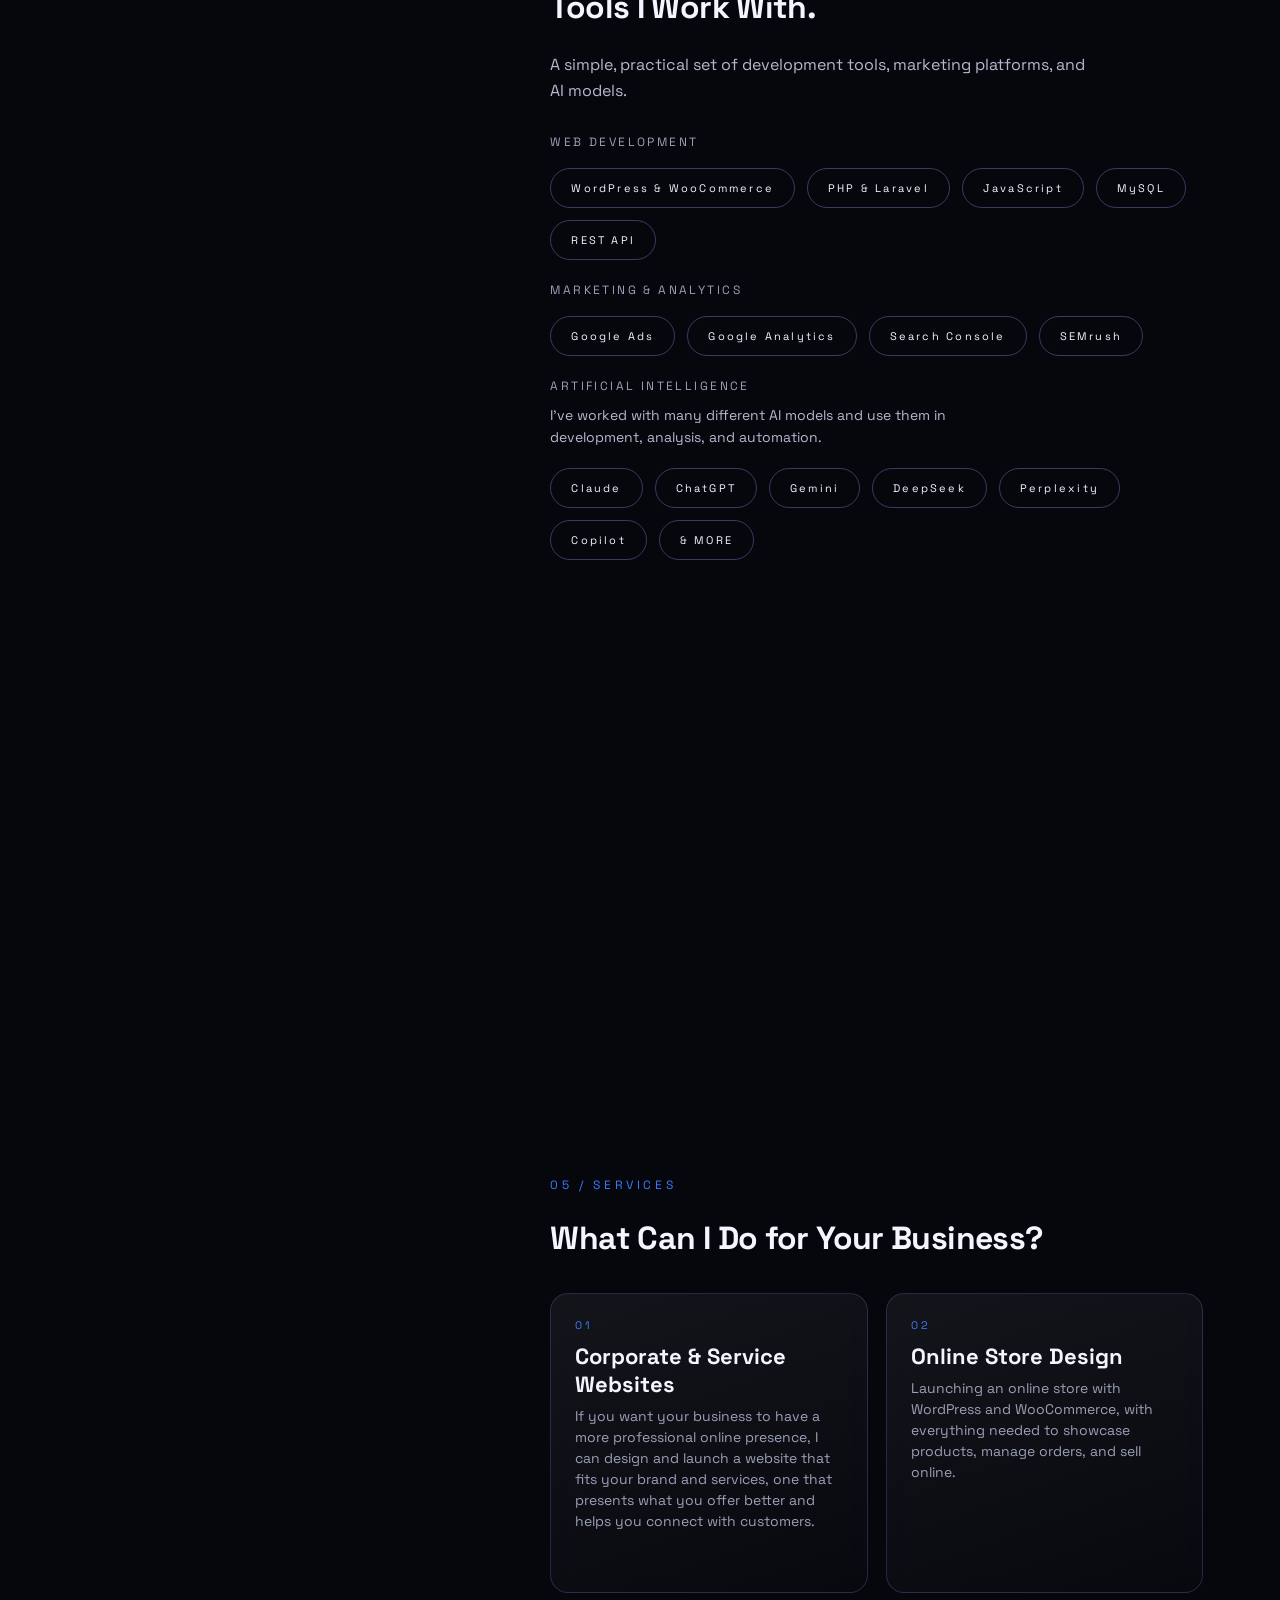
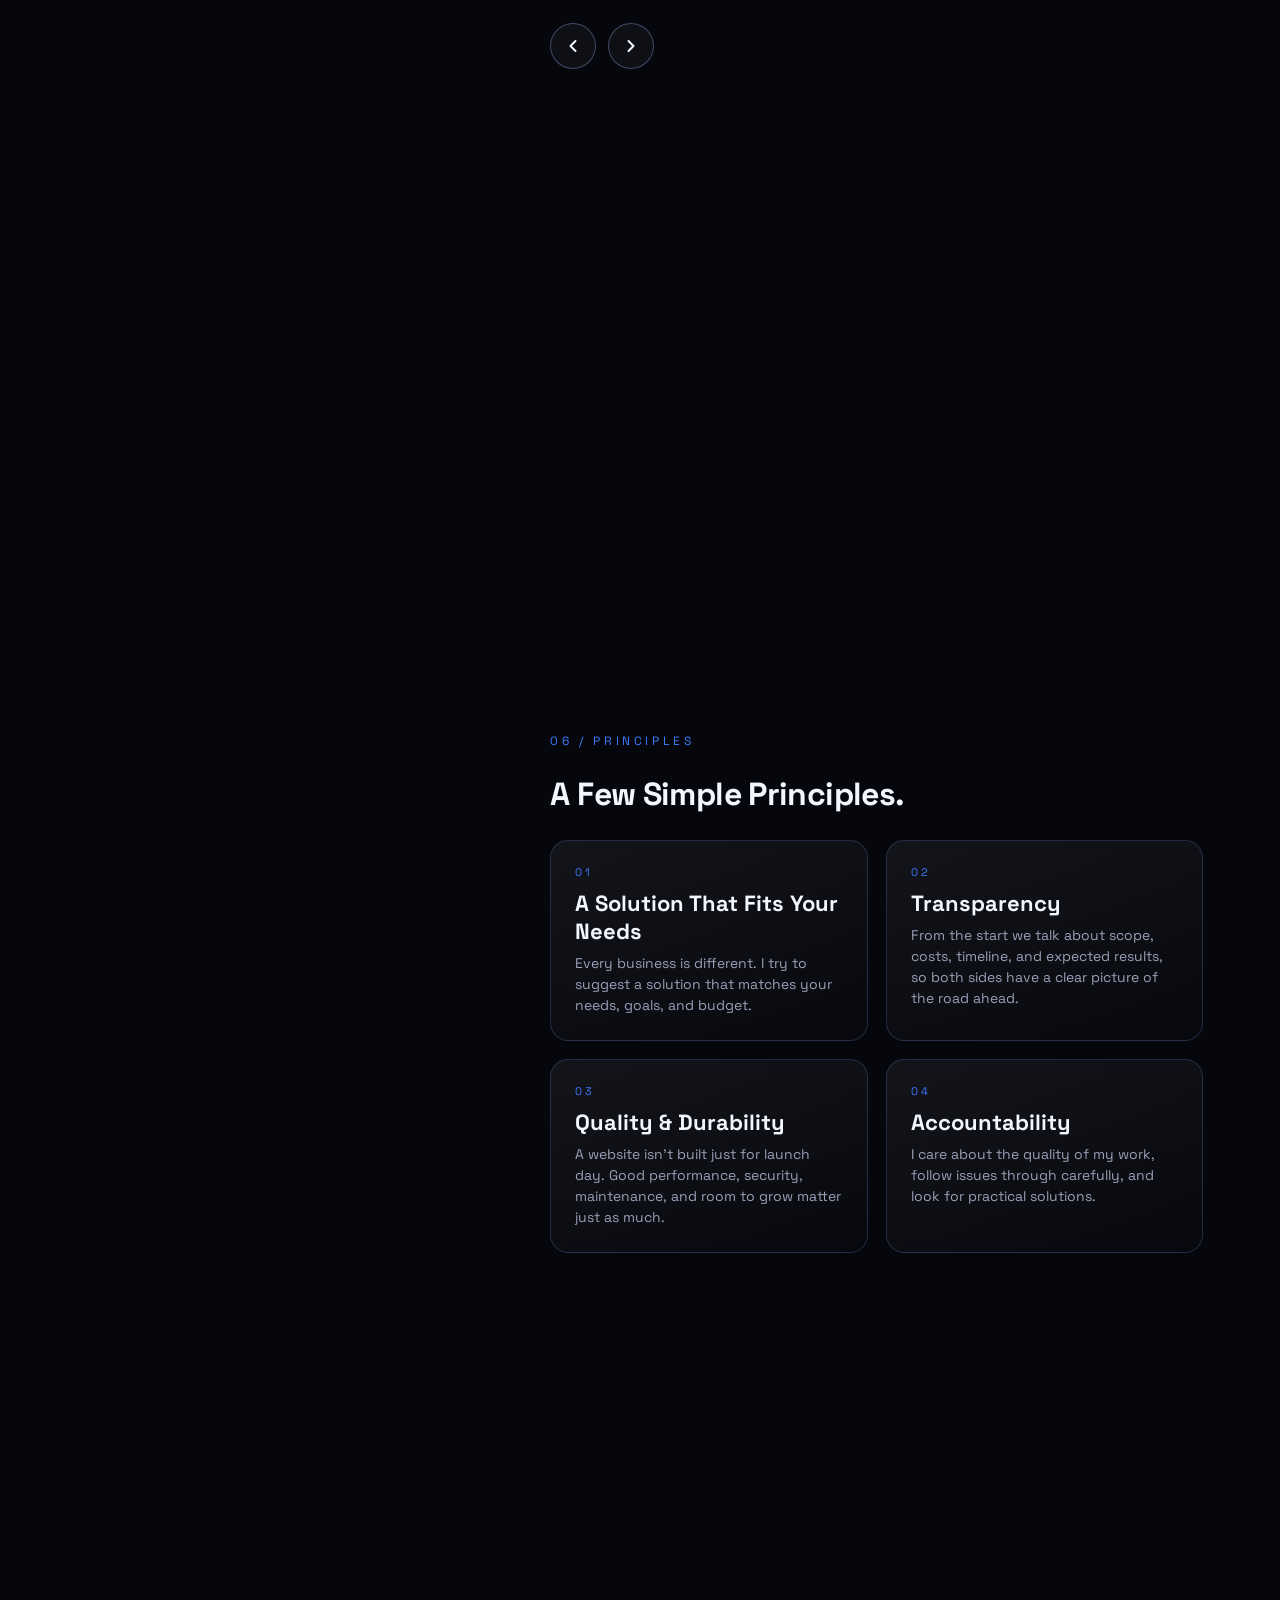
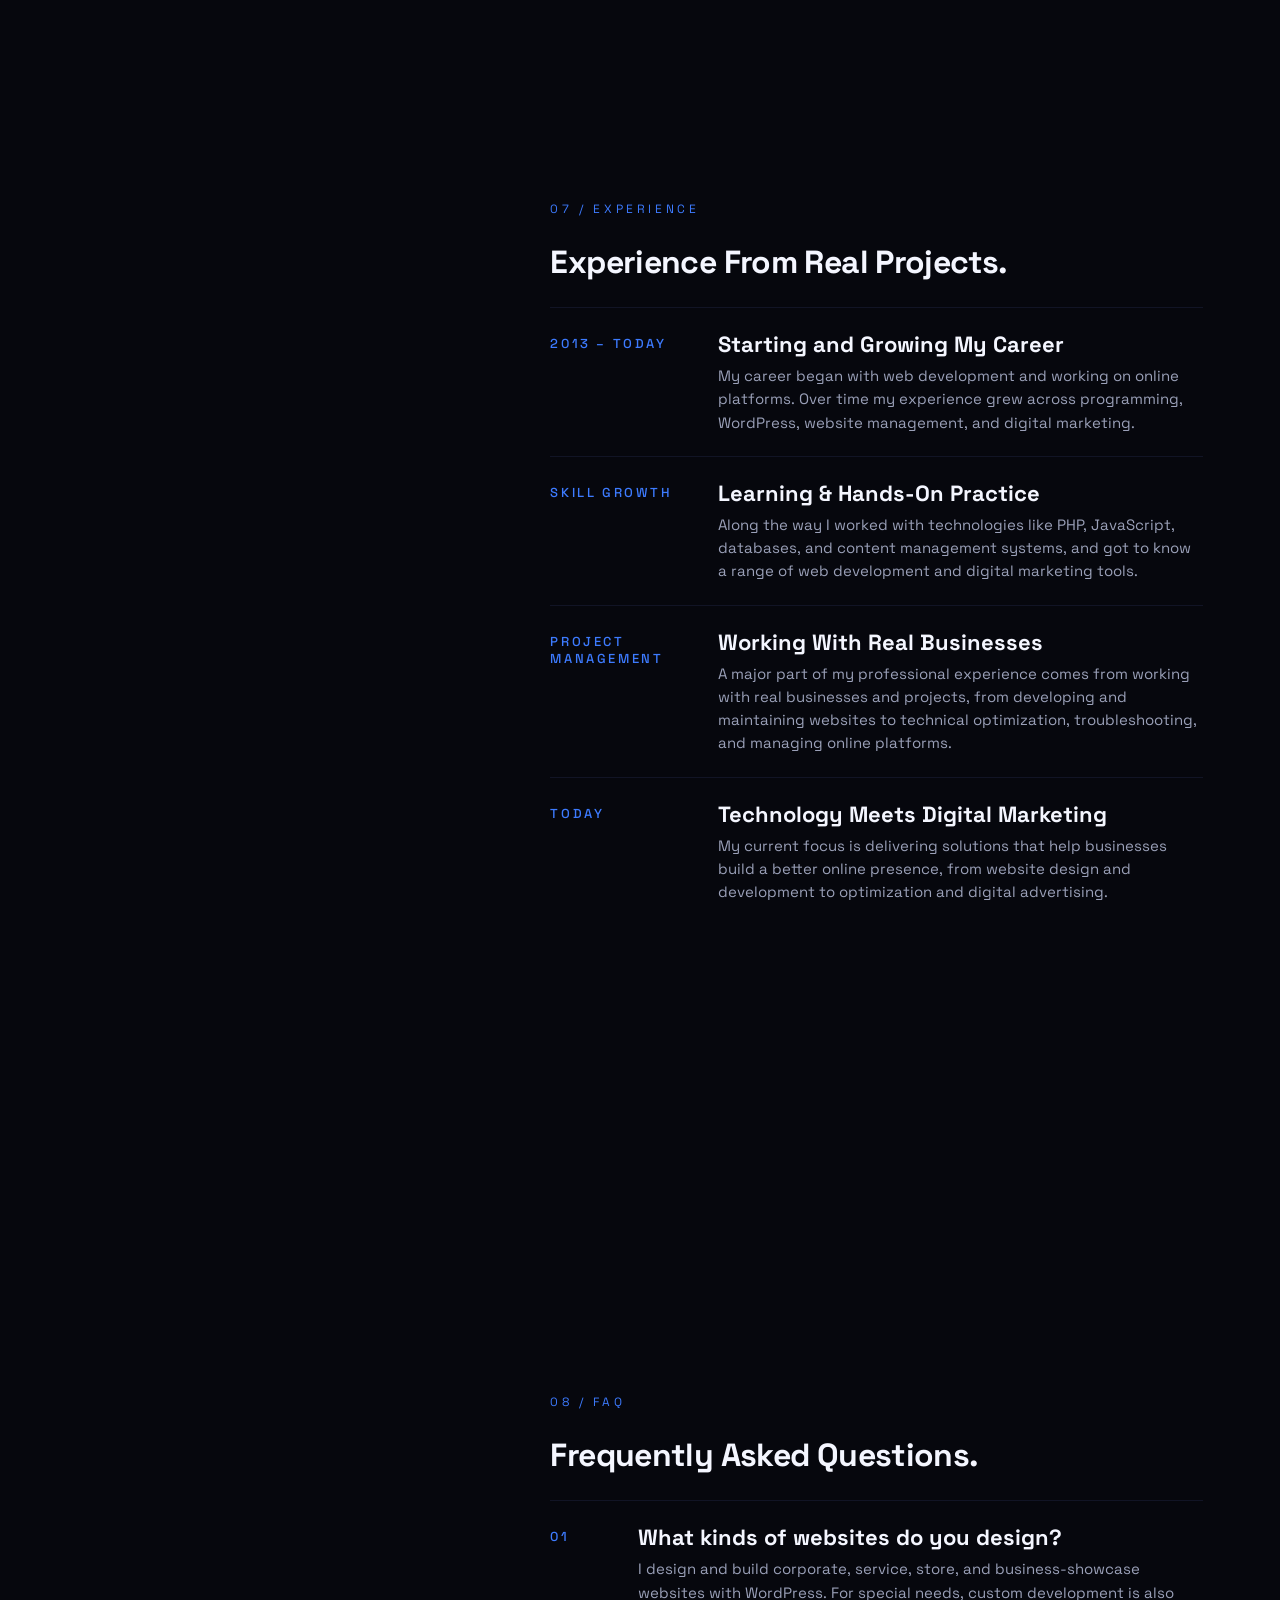
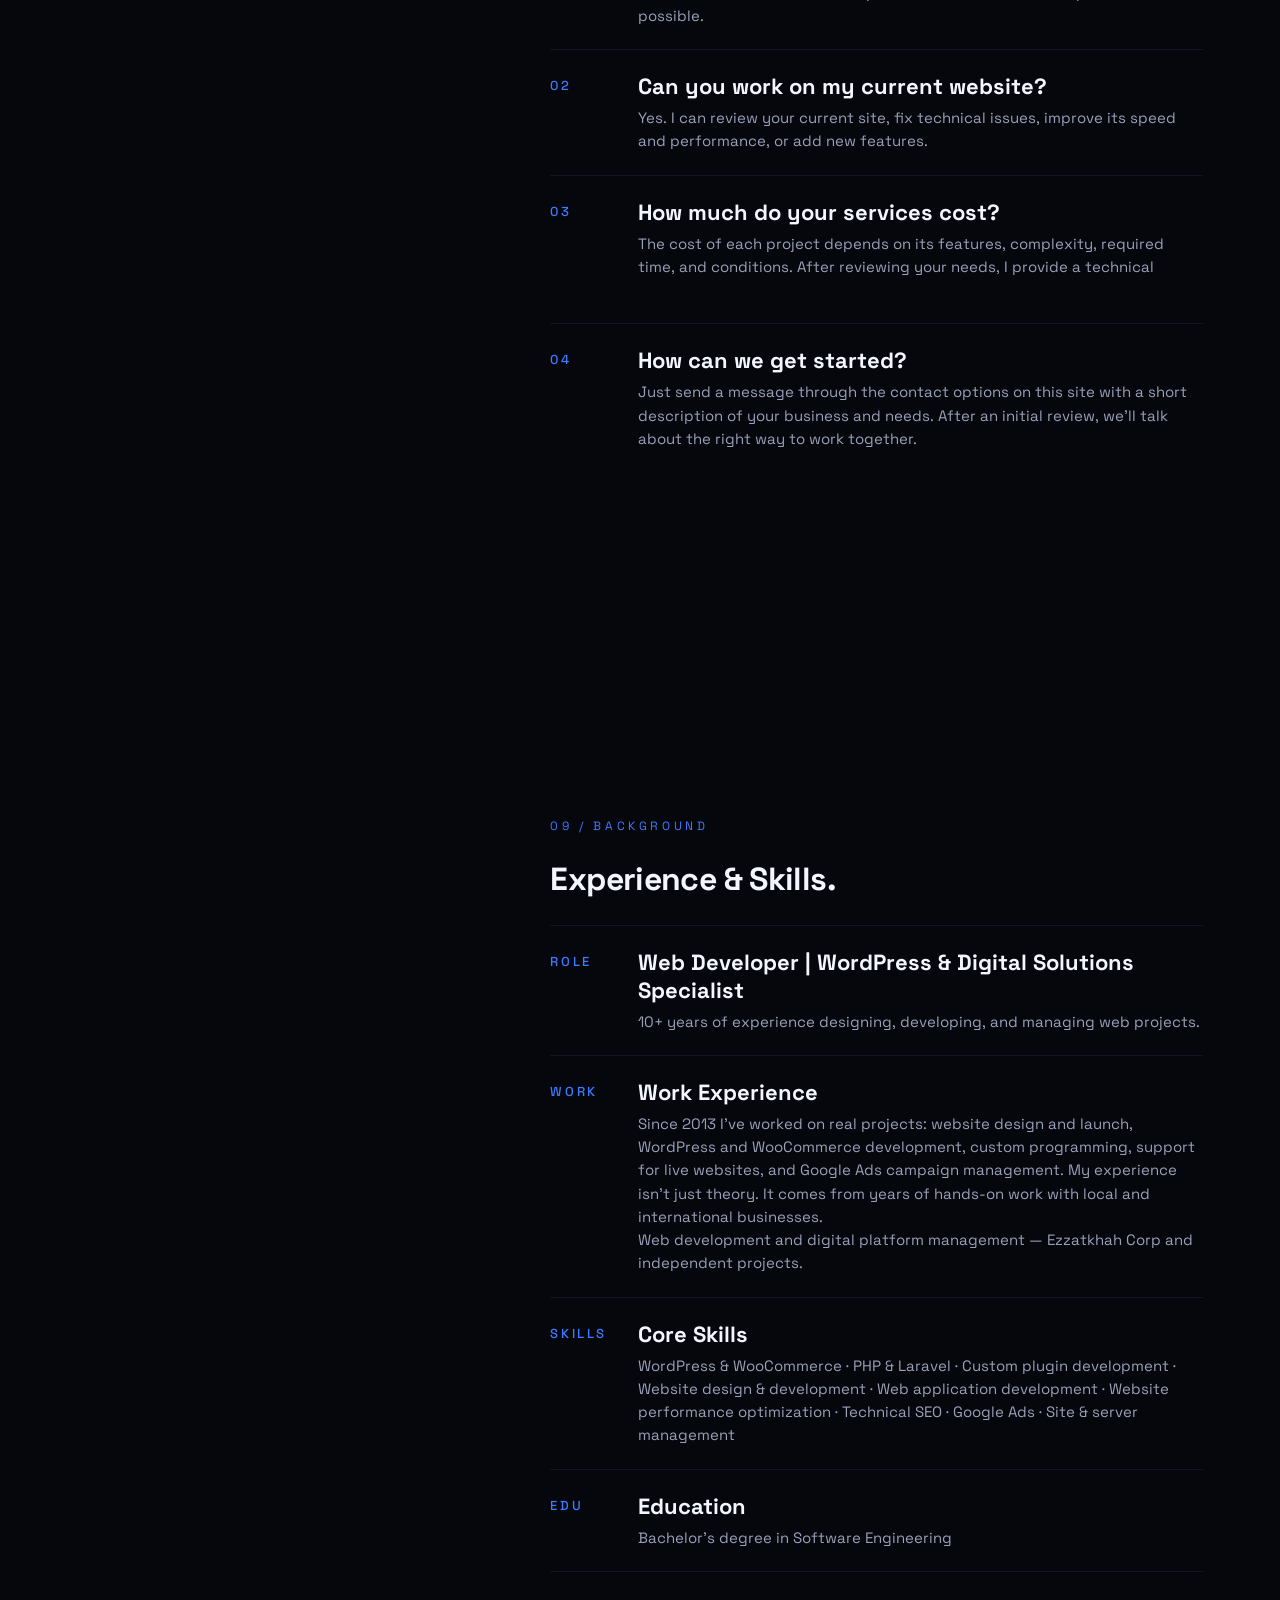
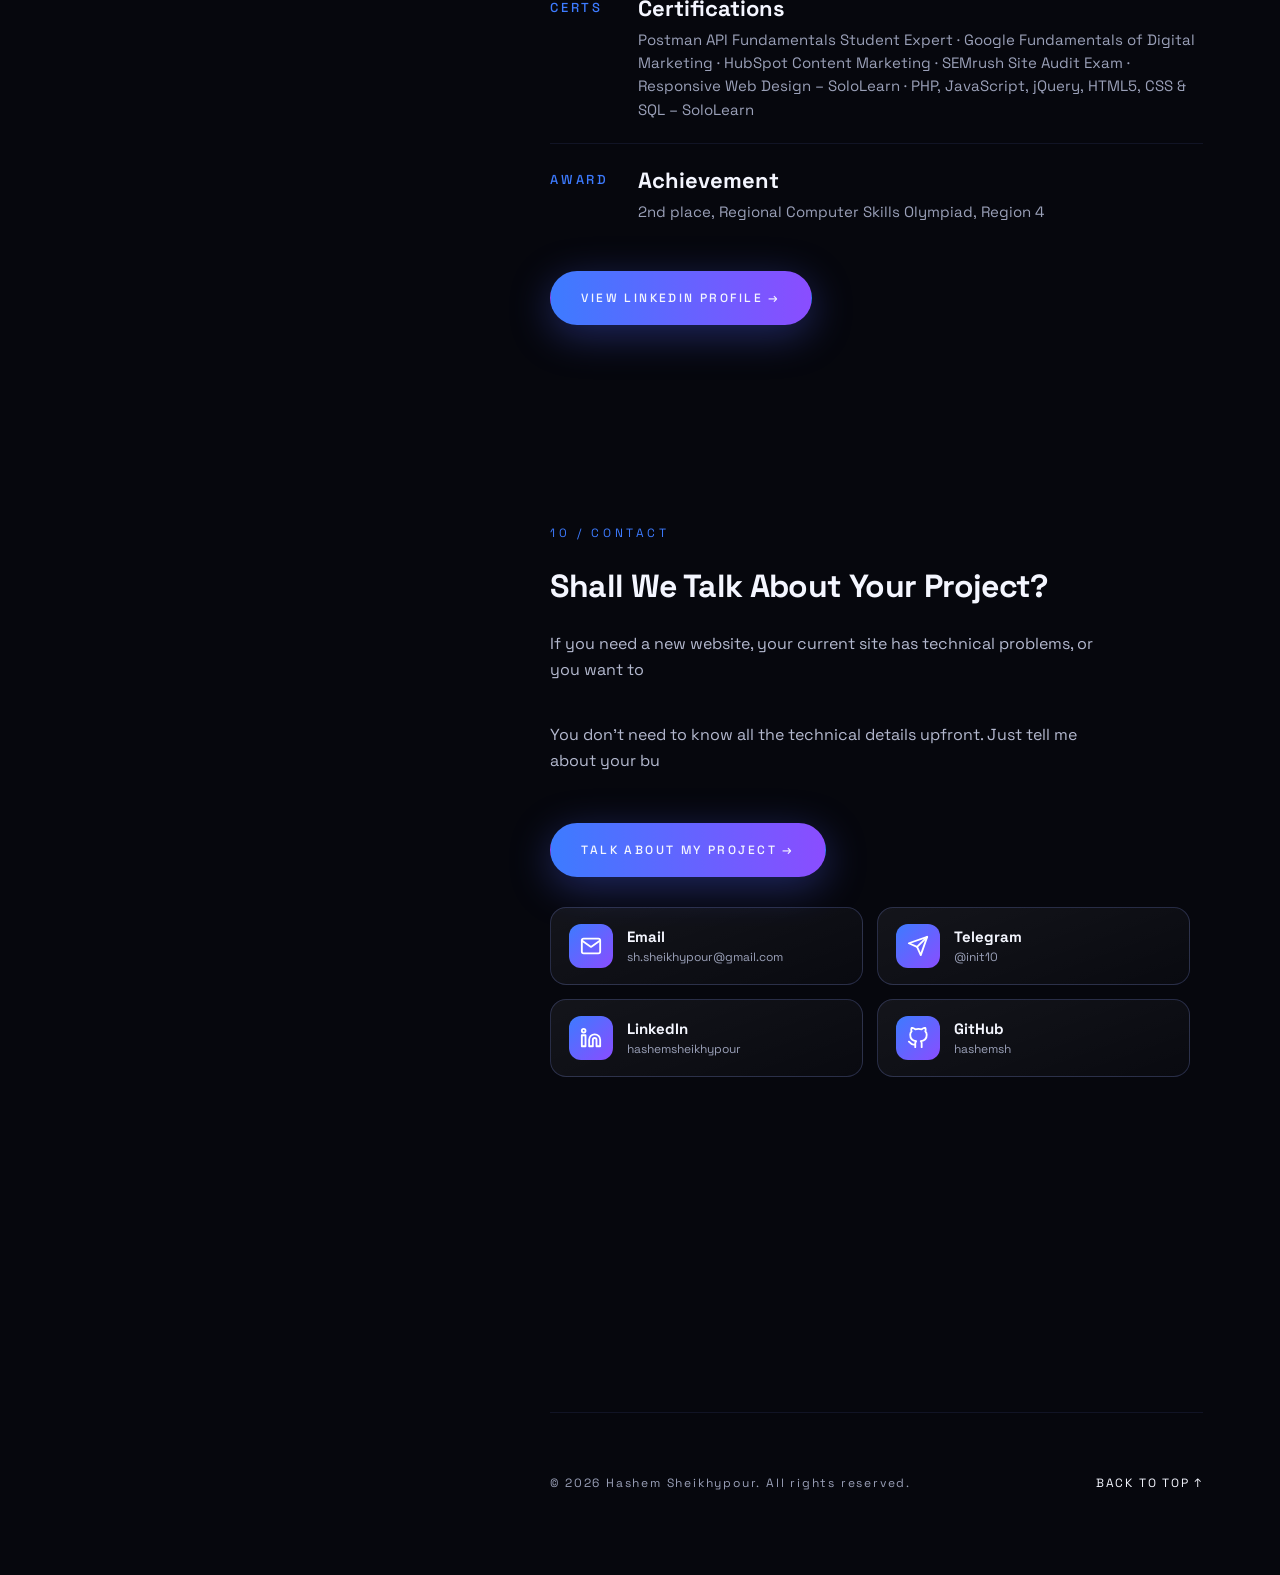
==== commit 05553177: "fix typo  readme" ====
--- a/index.html
+++ b/index.html
@@ -22,7 +22,7 @@
 
 <div class="char" aria-hidden="true"><canvas id="cv" width="720" height="1280"></canvas></div>
 
-<div class="cu" id="cur"><i></i><svg width="22" height="26" viewBox="0 0 22 26"><path d="M2 2 L2 21 L7 16.5 L10.5 24 L14 22.5 L10.6 15.2 L17 15 Z" fill="#fff" stroke="#06070d" stroke-width="1.5"/></svg><span>BUILDING</span></div>
+<div class="cu" id="cur" aria-hidden="true"><i></i><svg width="22" height="26" viewBox="0 0 22 26"><path d="M2 2 L2 21 L7 16.5 L10.5 24 L14 22.5 L10.6 15.2 L17 15 Z" fill="#fff" stroke="#06070d" stroke-width="1.5"/></svg><span></span></div>
 
 <main>
 <section id="s0">
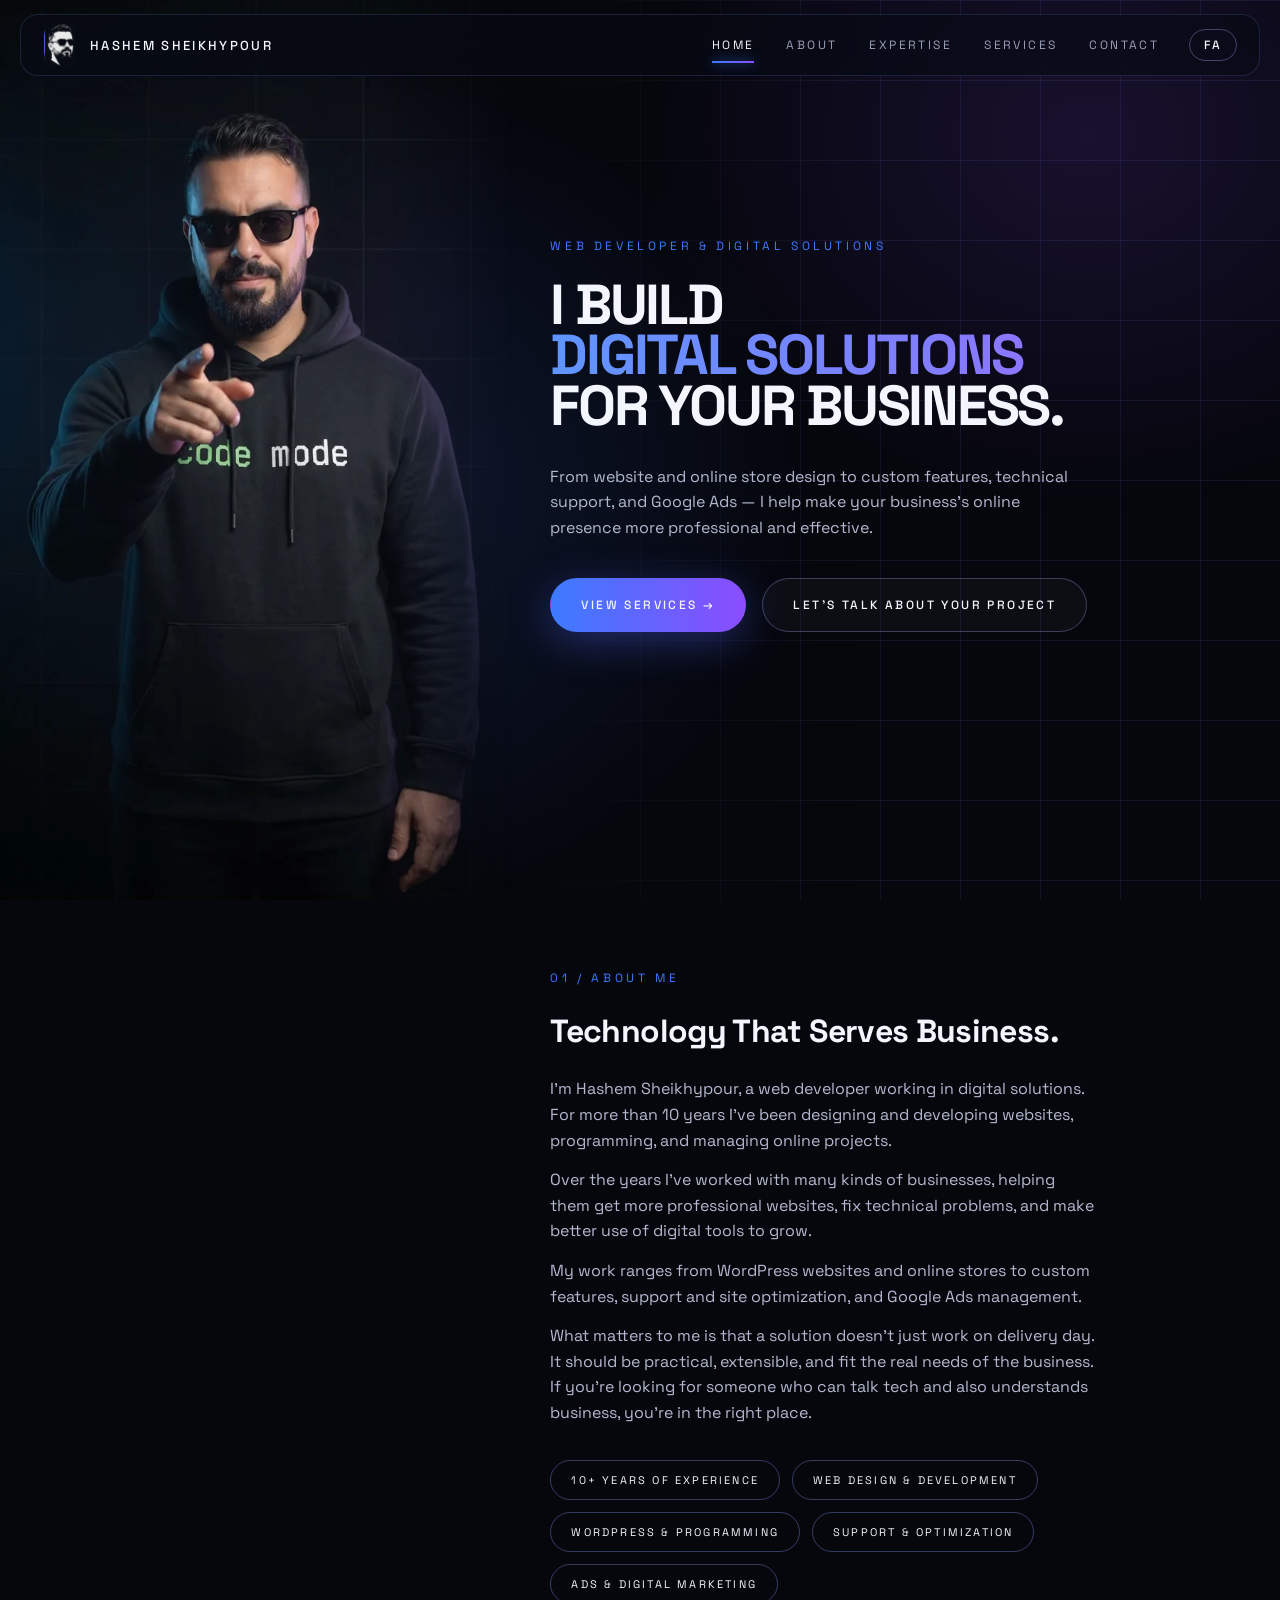
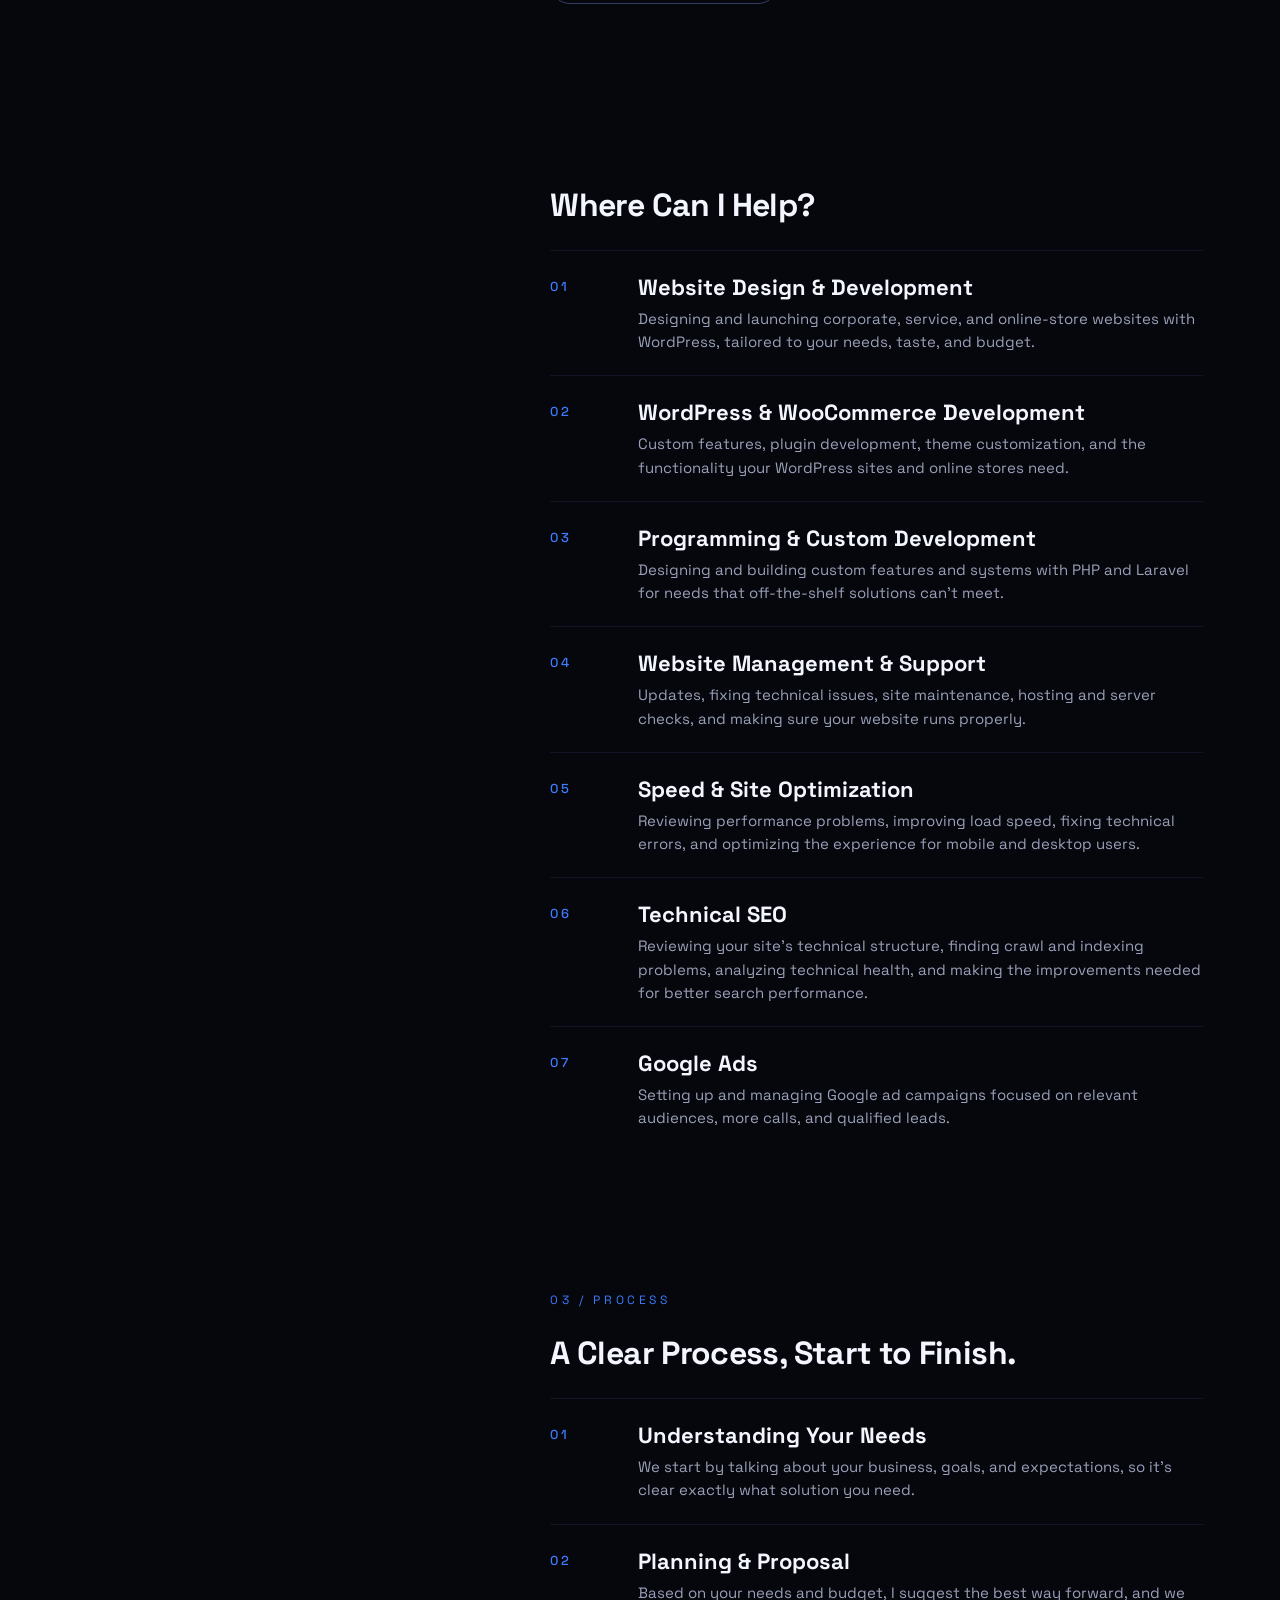
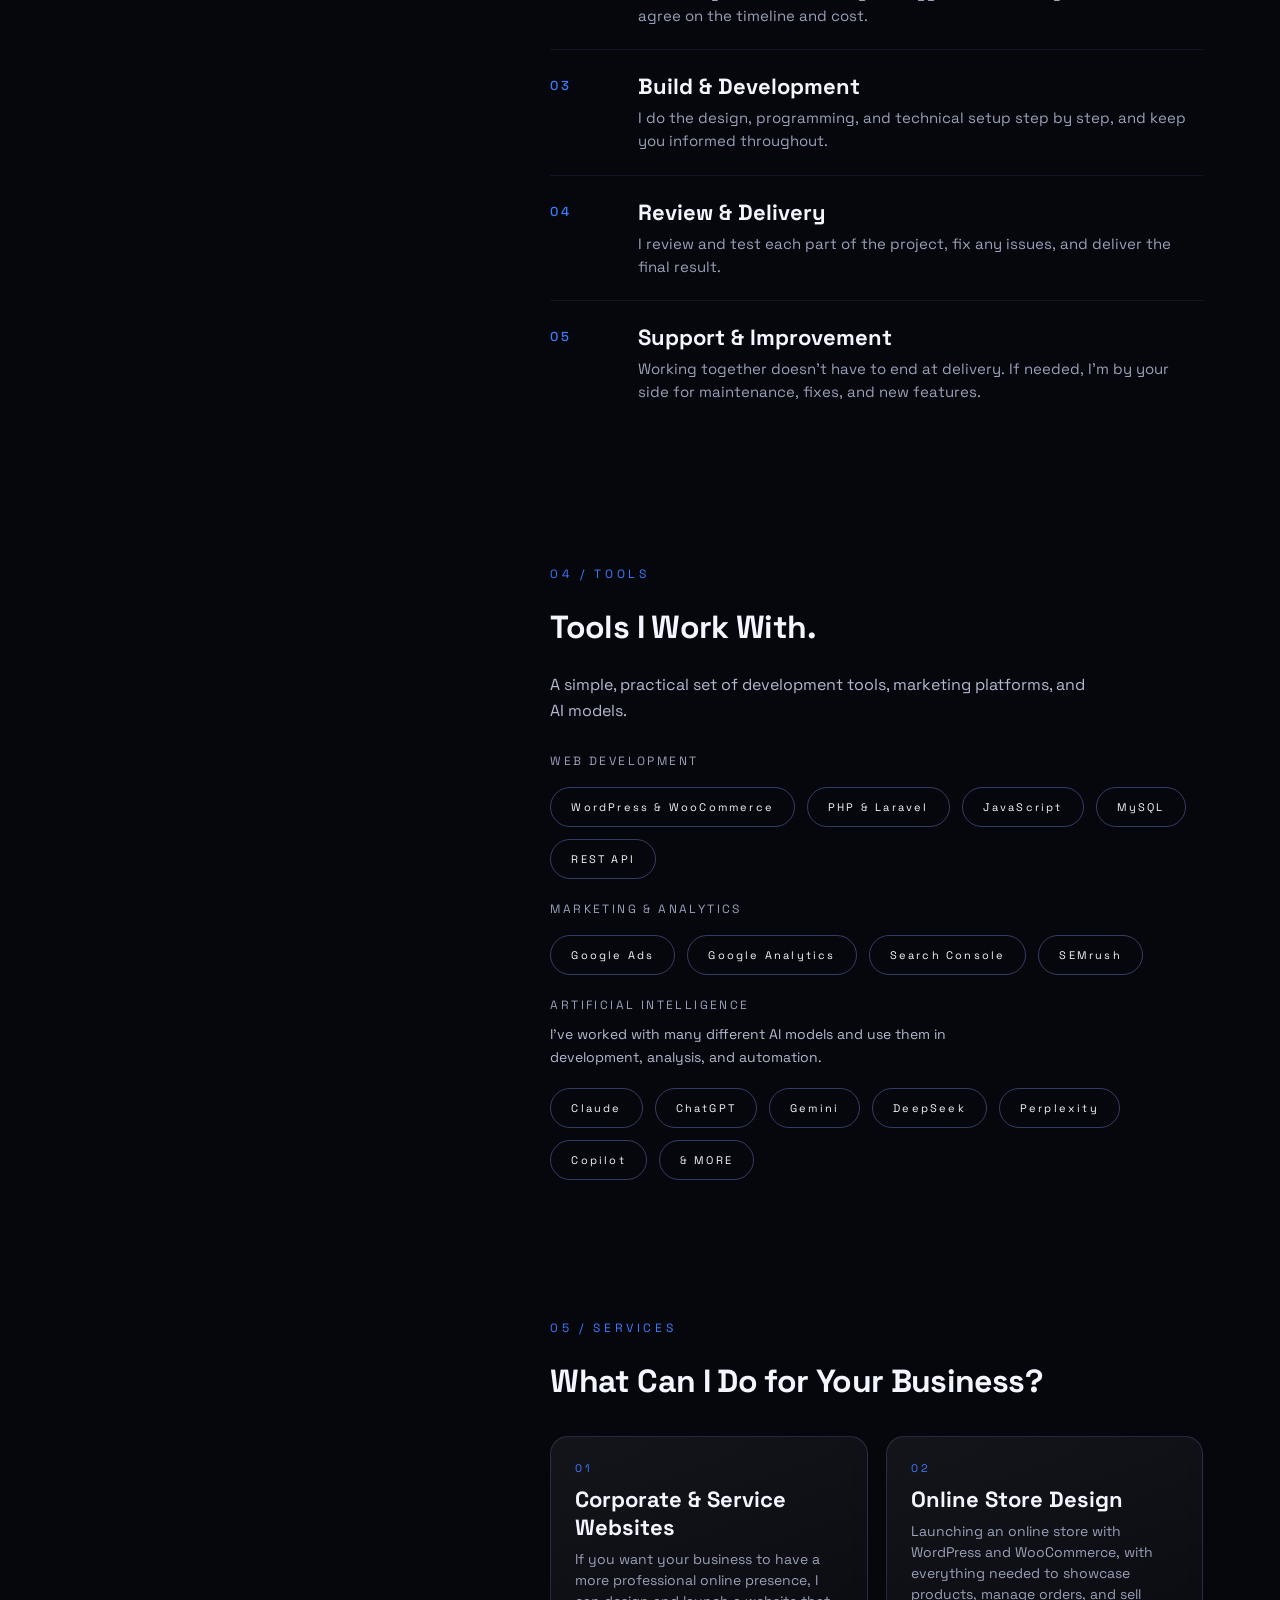
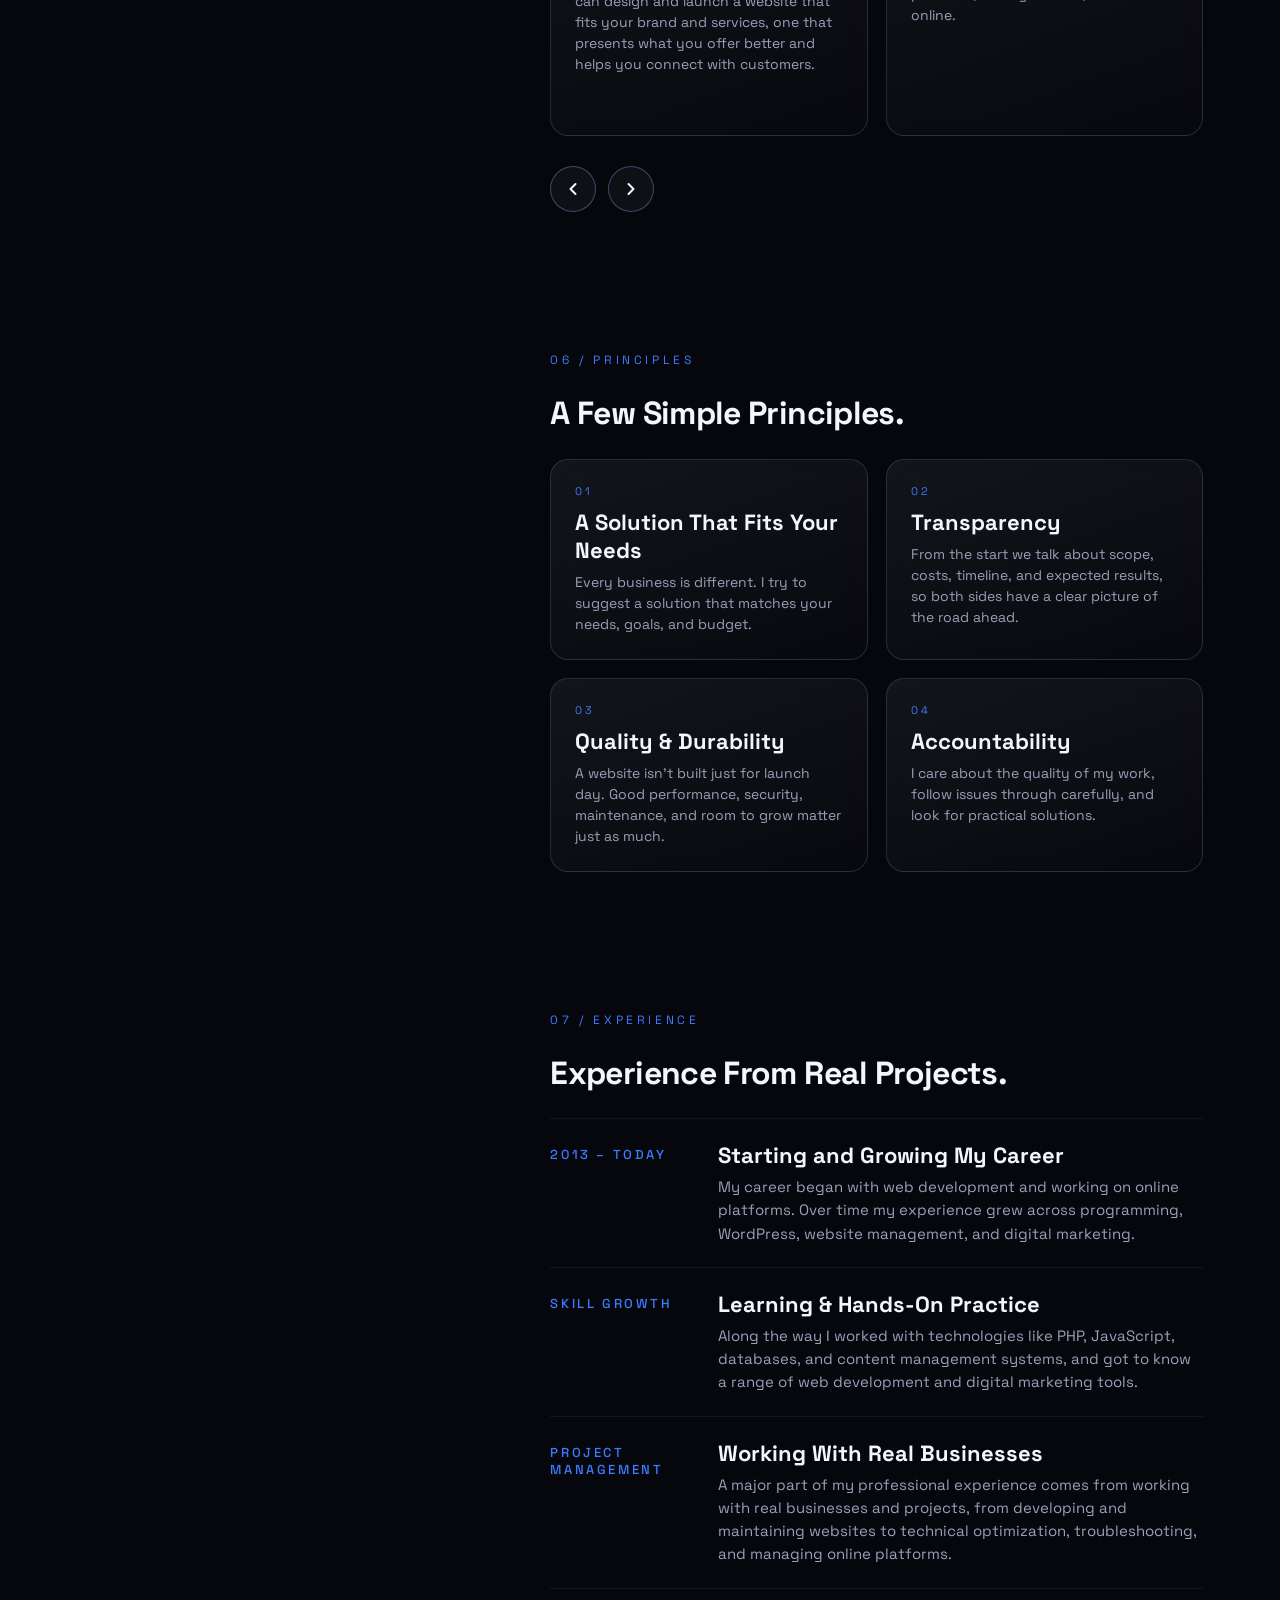
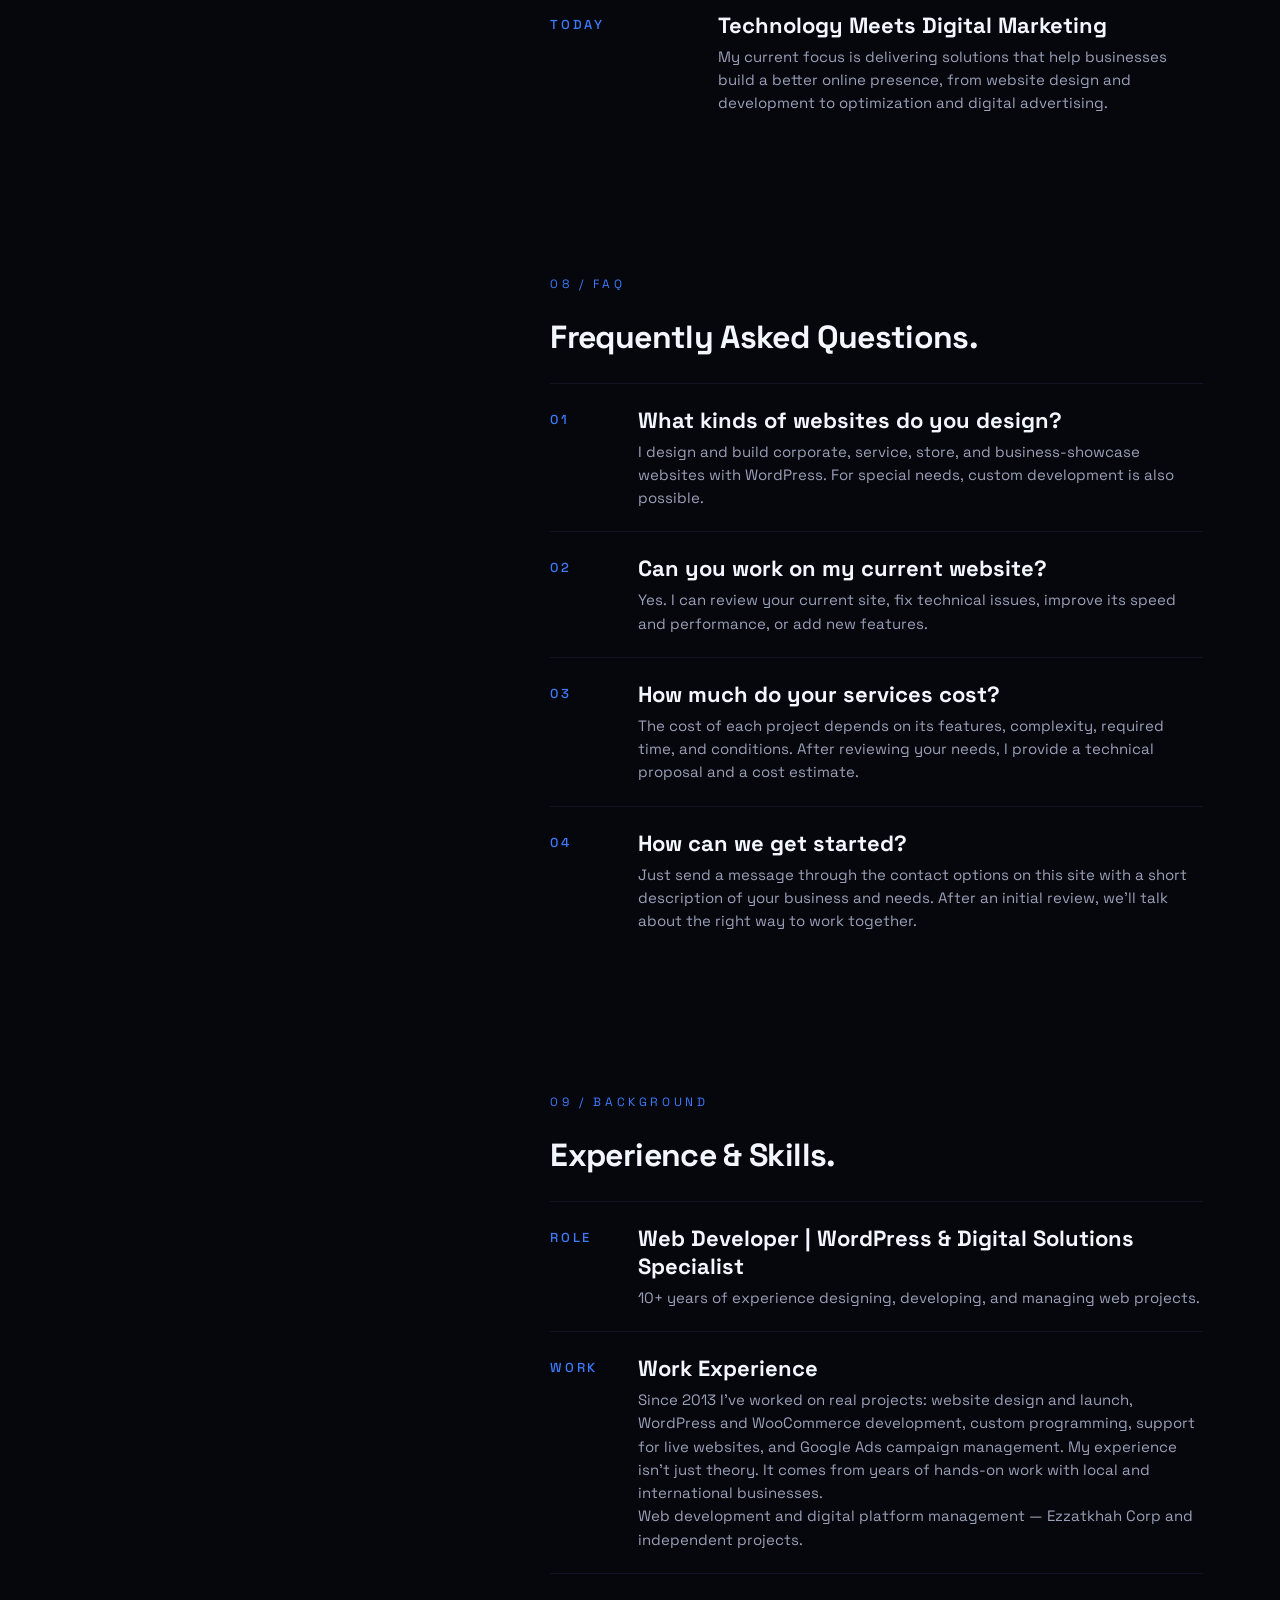
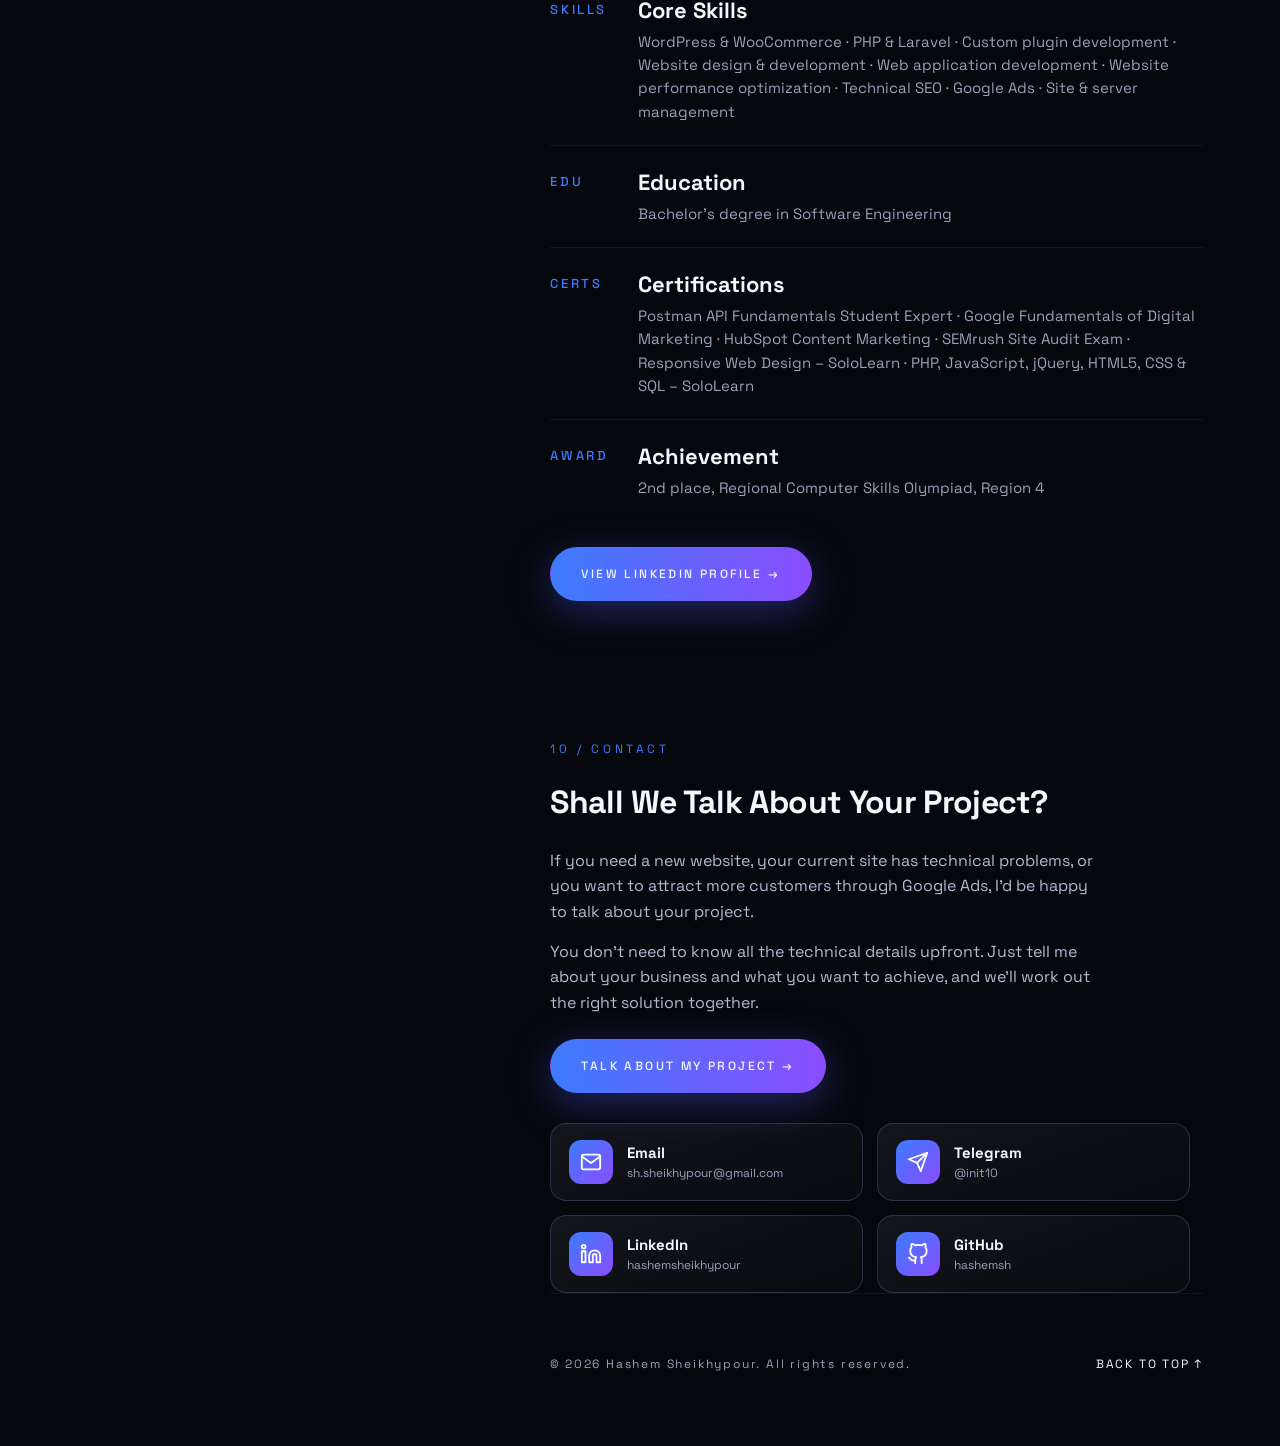
==== commit 56256c2e: "fix space for all section and opacity in mobile version" ====
--- a/index.html
+++ b/index.html
@@ -33,114 +33,114 @@
 </section>
 
 <section id="s1">
-  <p class="eyebrow build">01 / ABOUT ME</p>
-  <h2 class="build">Technology That Serves Business.</h2>
-  <p class="sub build" style="margin:0 0 14px">I’m Hashem Sheikhypour, a web developer working in digital solutions. For more than 10 years I’ve been designing and developing websites, programming, and managing online projects.</p>
-  <p class="sub build" style="margin:0 0 14px">Over the years I’ve worked with many kinds of businesses, helping them get more professional websites, fix technical problems, and make better use of digital tools to grow.</p>
-  <p class="sub build" style="margin:0 0 14px">My work ranges from WordPress websites and online stores to custom features, support and site optimization, and Google Ads management.</p>
-  <p class="sub build" style="margin:0 0 26px">What matters to me is that a solution doesn’t just work on delivery day. It should be practical, extensible, and fit the real needs of the business. If you’re looking for someone who can talk tech and also understands business, you’re in the right place.</p>
-  <div class="chips"><span class="chip build">10+ YEARS OF EXPERIENCE</span><span class="chip build">WEB DESIGN &amp; DEVELOPMENT</span><span class="chip build">WORDPRESS &amp; PROGRAMMING</span><span class="chip build">SUPPORT &amp; OPTIMIZATION</span><span class="chip build">ADS &amp; DIGITAL MARKETING</span></div>
+  <p class="eyebrow">01 / ABOUT ME</p>
+  <h2>Technology That Serves Business.</h2>
+  <p class="sub" style="margin:0 0 14px">I’m Hashem Sheikhypour, a web developer working in digital solutions. For more than 10 years I’ve been designing and developing websites, programming, and managing online projects.</p>
+  <p class="sub" style="margin:0 0 14px">Over the years I’ve worked with many kinds of businesses, helping them get more professional websites, fix technical problems, and make better use of digital tools to grow.</p>
+  <p class="sub" style="margin:0 0 14px">My work ranges from WordPress websites and online stores to custom features, support and site optimization, and Google Ads management.</p>
+  <p class="sub" style="margin:0 0 26px">What matters to me is that a solution doesn’t just work on delivery day. It should be practical, extensible, and fit the real needs of the business. If you’re looking for someone who can talk tech and also understands business, you’re in the right place.</p>
+  <div class="chips"><span class="chip">10+ YEARS OF EXPERIENCE</span><span class="chip">WEB DESIGN &amp; DEVELOPMENT</span><span class="chip">WORDPRESS &amp; PROGRAMMING</span><span class="chip">SUPPORT &amp; OPTIMIZATION</span><span class="chip">ADS &amp; DIGITAL MARKETING</span></div>
 </section>
 
 <section id="s2">
-  <p class="eyebrow build">02 / EXPERTISE</p>
-  <h2 class="build">Where Can I Help?</h2>
-  <div class="row build"><b>01</b><div><h3>Website Design &amp; Development</h3><p>Designing and launching corporate, service, and online-store websites with WordPress, tailored to your needs, taste, and budget.</p></div></div>
-  <div class="row build"><b>02</b><div><h3>WordPress &amp; WooCommerce Development</h3><p>Custom features, plugin development, theme customization, and the functionality your WordPress sites and online stores need.</p></div></div>
-  <div class="row build"><b>03</b><div><h3>Programming &amp; Custom Development</h3><p>Designing and building custom features and systems with PHP and Laravel for needs that off-the-shelf solutions can’t meet.</p></div></div>
-  <div class="row build"><b>04</b><div><h3>Website Management &amp; Support</h3><p>Updates, fixing technical issues, site maintenance, hosting and server checks, and making sure your website runs properly.</p></div></div>
-  <div class="row build"><b>05</b><div><h3>Speed &amp; Site Optimization</h3><p>Reviewing performance problems, improving load speed, fixing technical errors, and optimizing the experience for mobile and desktop users.</p></div></div>
-  <div class="row build"><b>06</b><div><h3>Technical SEO</h3><p>Reviewing your site’s technical structure, finding crawl and indexing problems, analyzing technical health, and making the improvements needed for better search performance.</p></div></div>
-  <div class="row build"><b>07</b><div><h3>Google Ads</h3><p>Setting up and managing Google ad campaigns focused on relevant audiences, more calls, and qualified leads.</p></div></div>
+  <p class="eyebrow">02 / EXPERTISE</p>
+  <h2>Where Can I Help?</h2>
+  <div class="row"><b>01</b><div><h3>Website Design &amp; Development</h3><p>Designing and launching corporate, service, and online-store websites with WordPress, tailored to your needs, taste, and budget.</p></div></div>
+  <div class="row"><b>02</b><div><h3>WordPress &amp; WooCommerce Development</h3><p>Custom features, plugin development, theme customization, and the functionality your WordPress sites and online stores need.</p></div></div>
+  <div class="row"><b>03</b><div><h3>Programming &amp; Custom Development</h3><p>Designing and building custom features and systems with PHP and Laravel for needs that off-the-shelf solutions can’t meet.</p></div></div>
+  <div class="row"><b>04</b><div><h3>Website Management &amp; Support</h3><p>Updates, fixing technical issues, site maintenance, hosting and server checks, and making sure your website runs properly.</p></div></div>
+  <div class="row"><b>05</b><div><h3>Speed &amp; Site Optimization</h3><p>Reviewing performance problems, improving load speed, fixing technical errors, and optimizing the experience for mobile and desktop users.</p></div></div>
+  <div class="row"><b>06</b><div><h3>Technical SEO</h3><p>Reviewing your site’s technical structure, finding crawl and indexing problems, analyzing technical health, and making the improvements needed for better search performance.</p></div></div>
+  <div class="row"><b>07</b><div><h3>Google Ads</h3><p>Setting up and managing Google ad campaigns focused on relevant audiences, more calls, and qualified leads.</p></div></div>
 </section>
 
 <section id="p1">
-  <p class="eyebrow build">03 / PROCESS</p>
-  <h2 class="build">A Clear Process, Start to Finish.</h2>
-  <div class="row build"><b>01</b><div><h3>Understanding Your Needs</h3><p>We start by talking about your business, goals, and expectations, so it’s clear exactly what solution you need.</p></div></div>
-  <div class="row build"><b>02</b><div><h3>Planning &amp; Proposal</h3><p>Based on your needs and budget, I suggest the best way forward, and we agree on the timeline and cost.</p></div></div>
-  <div class="row build"><b>03</b><div><h3>Build &amp; Development</h3><p>I do the design, programming, and technical setup step by step, and keep you informed throughout.</p></div></div>
-  <div class="row build"><b>04</b><div><h3>Review &amp; Delivery</h3><p>I review and test each part of the project, fix any issues, and deliver the final result.</p></div></div>
-  <div class="row build"><b>05</b><div><h3>Support &amp; Improvement</h3><p>Working together doesn’t have to end at delivery. If needed, I’m by your side for maintenance, fixes, and new features.</p></div></div>
+  <p class="eyebrow">03 / PROCESS</p>
+  <h2>A Clear Process, Start to Finish.</h2>
+  <div class="row"><b>01</b><div><h3>Understanding Your Needs</h3><p>We start by talking about your business, goals, and expectations, so it’s clear exactly what solution you need.</p></div></div>
+  <div class="row"><b>02</b><div><h3>Planning &amp; Proposal</h3><p>Based on your needs and budget, I suggest the best way forward, and we agree on the timeline and cost.</p></div></div>
+  <div class="row"><b>03</b><div><h3>Build &amp; Development</h3><p>I do the design, programming, and technical setup step by step, and keep you informed throughout.</p></div></div>
+  <div class="row"><b>04</b><div><h3>Review &amp; Delivery</h3><p>I review and test each part of the project, fix any issues, and deliver the final result.</p></div></div>
+  <div class="row"><b>05</b><div><h3>Support &amp; Improvement</h3><p>Working together doesn’t have to end at delivery. If needed, I’m by your side for maintenance, fixes, and new features.</p></div></div>
 </section>
 
 <section id="p2">
-  <p class="eyebrow build">04 / TOOLS</p>
-  <h2 class="build">Tools I Work With.</h2>
-  <p class="sub build" style="margin:0 0 8px">A simple, practical set of development tools, marketing platforms, and AI models.</p>
-  <p class="glabel build">WEB DEVELOPMENT</p>
-  <div class="chips"><span class="chip build">WordPress &amp; WooCommerce</span><span class="chip build">PHP &amp; Laravel</span><span class="chip build">JavaScript</span><span class="chip build">MySQL</span><span class="chip build">REST API</span></div>
-  <p class="glabel build">MARKETING &amp; ANALYTICS</p>
-  <div class="chips"><span class="chip build">Google Ads</span><span class="chip build">Google Analytics</span><span class="chip build">Search Console</span><span class="chip build">SEMrush</span></div>
-  <p class="glabel build">ARTIFICIAL INTELLIGENCE</p>
-  <p class="sub build" style="margin:0 0 12px;font-size:14px">I’ve worked with many different AI models and use them in development, analysis, and automation.</p>
-  <div class="chips"><span class="chip build">Claude</span><span class="chip build">ChatGPT</span><span class="chip build">Gemini</span><span class="chip build">DeepSeek</span><span class="chip build">Perplexity</span><span class="chip build">Copilot</span><span class="chip build">&amp; MORE</span></div>
+  <p class="eyebrow">04 / TOOLS</p>
+  <h2>Tools I Work With.</h2>
+  <p class="sub" style="margin:0 0 8px">A simple, practical set of development tools, marketing platforms, and AI models.</p>
+  <p class="glabel">WEB DEVELOPMENT</p>
+  <div class="chips"><span class="chip">WordPress &amp; WooCommerce</span><span class="chip">PHP &amp; Laravel</span><span class="chip">JavaScript</span><span class="chip">MySQL</span><span class="chip">REST API</span></div>
+  <p class="glabel">MARKETING &amp; ANALYTICS</p>
+  <div class="chips"><span class="chip">Google Ads</span><span class="chip">Google Analytics</span><span class="chip">Search Console</span><span class="chip">SEMrush</span></div>
+  <p class="glabel">ARTIFICIAL INTELLIGENCE</p>
+  <p class="sub" style="margin:0 0 12px;font-size:14px">I’ve worked with many different AI models and use them in development, analysis, and automation.</p>
+  <div class="chips"><span class="chip">Claude</span><span class="chip">ChatGPT</span><span class="chip">Gemini</span><span class="chip">DeepSeek</span><span class="chip">Perplexity</span><span class="chip">Copilot</span><span class="chip">&amp; MORE</span></div>
 </section>
 
 <section id="s3">
-  <p class="eyebrow build">05 / SERVICES</p>
-  <h2 class="build">What Can I Do for Your Business?</h2>
+  <p class="eyebrow">05 / SERVICES</p>
+  <h2>What Can I Do for Your Business?</h2>
   <div class="slider"><div class="track">
-    <div class="card build"><small>01</small><h3>Corporate &amp; Service Websites</h3><p>If you want your business to have a more professional online presence, I can design and launch a website that fits your brand and services, one that presents what you offer better and helps you connect with customers.</p></div>
-    <div class="card build"><small>02</small><h3>Online Store Design</h3><p>Launching an online store with WordPress and WooCommerce, with everything needed to showcase products, manage orders, and sell online.</p></div>
-    <div class="card build"><small>03</small><h3>Ready-Made or Custom Themes</h3><p>You don’t always have to spend a lot to get started. Choosing and customizing a professional theme lets you enter the market faster and more economically. If your business has special requirements, custom design and development is also possible.</p></div>
-    <div class="card build"><small>04</small><h3>WordPress Features &amp; Plugins</h3><p>If your site needs a specific feature, I can build a custom plugin, add new functionality to WordPress, or extend parts of your site to fit your needs.</p></div>
-    <div class="card build"><small>05</small><h3>Custom Programming &amp; Systems</h3><p>For needs that ready-made tools and plugins can’t solve, I can design and build custom systems, panels, and tools with PHP and Laravel.</p></div>
-    <div class="card build"><small>06</small><h3>Website Support &amp; Management</h3><p>If you have a live website and need an expert to handle its technical side, I provide support, updates, bug fixing, hosting and server management, and ongoing maintenance.</p></div>
-    <div class="card build"><small>07</small><h3>Speed &amp; Technical SEO</h3><p>A site’s speed and technical structure strongly affect user experience and Google performance. I review technical problems and work on speed, page structure, and technical health.</p></div>
-    <div class="card build"><small>08</small><h3>Google Ads Management</h3><p>By planning and managing Google Ads campaigns, I help your ads reach relevant audiences so your ad budget goes toward attracting customers and getting real inquiries.</p></div>
+    <div class="card"><small>01</small><h3>Corporate &amp; Service Websites</h3><p>If you want your business to have a more professional online presence, I can design and launch a website that fits your brand and services, one that presents what you offer better and helps you connect with customers.</p></div>
+    <div class="card"><small>02</small><h3>Online Store Design</h3><p>Launching an online store with WordPress and WooCommerce, with everything needed to showcase products, manage orders, and sell online.</p></div>
+    <div class="card"><small>03</small><h3>Ready-Made or Custom Themes</h3><p>You don’t always have to spend a lot to get started. Choosing and customizing a professional theme lets you enter the market faster and more economically. If your business has special requirements, custom design and development is also possible.</p></div>
+    <div class="card"><small>04</small><h3>WordPress Features &amp; Plugins</h3><p>If your site needs a specific feature, I can build a custom plugin, add new functionality to WordPress, or extend parts of your site to fit your needs.</p></div>
+    <div class="card"><small>05</small><h3>Custom Programming &amp; Systems</h3><p>For needs that ready-made tools and plugins can’t solve, I can design and build custom systems, panels, and tools with PHP and Laravel.</p></div>
+    <div class="card"><small>06</small><h3>Website Support &amp; Management</h3><p>If you have a live website and need an expert to handle its technical side, I provide support, updates, bug fixing, hosting and server management, and ongoing maintenance.</p></div>
+    <div class="card"><small>07</small><h3>Speed &amp; Technical SEO</h3><p>A site’s speed and technical structure strongly affect user experience and Google performance. I review technical problems and work on speed, page structure, and technical health.</p></div>
+    <div class="card"><small>08</small><h3>Google Ads Management</h3><p>By planning and managing Google Ads campaigns, I help your ads reach relevant audiences so your ad budget goes toward attracting customers and getting real inquiries.</p></div>
   </div>
   <div class="snav"><button class="sbtn" id="sPrev" aria-label="Previous"><svg viewBox="0 0 24 24"><polyline points="15 18 9 12 15 6"/></svg></button><button class="sbtn" id="sNext" aria-label="Next"><svg viewBox="0 0 24 24"><polyline points="9 18 15 12 9 6"/></svg></button></div></div>
 </section>
 
 <section id="p3">
-  <p class="eyebrow build">06 / PRINCIPLES</p>
-  <h2 class="build">A Few Simple Principles.</h2>
+  <p class="eyebrow">06 / PRINCIPLES</p>
+  <h2>A Few Simple Principles.</h2>
   <div class="cards">
-    <div class="card build"><small>01</small><h3>A Solution That Fits Your Needs</h3><p>Every business is different. I try to suggest a solution that matches your needs, goals, and budget.</p></div>
-    <div class="card build"><small>02</small><h3>Transparency</h3><p>From the start we talk about scope, costs, timeline, and expected results, so both sides have a clear picture of the road ahead.</p></div>
-    <div class="card build"><small>03</small><h3>Quality &amp; Durability</h3><p>A website isn’t built just for launch day. Good performance, security, maintenance, and room to grow matter just as much.</p></div>
-    <div class="card build"><small>04</small><h3>Accountability</h3><p>I care about the quality of my work, follow issues through carefully, and look for practical solutions.</p></div>
+    <div class="card"><small>01</small><h3>A Solution That Fits Your Needs</h3><p>Every business is different. I try to suggest a solution that matches your needs, goals, and budget.</p></div>
+    <div class="card"><small>02</small><h3>Transparency</h3><p>From the start we talk about scope, costs, timeline, and expected results, so both sides have a clear picture of the road ahead.</p></div>
+    <div class="card"><small>03</small><h3>Quality &amp; Durability</h3><p>A website isn’t built just for launch day. Good performance, security, maintenance, and room to grow matter just as much.</p></div>
+    <div class="card"><small>04</small><h3>Accountability</h3><p>I care about the quality of my work, follow issues through carefully, and look for practical solutions.</p></div>
   </div>
 </section>
 
 <section id="p4">
-  <p class="eyebrow build">07 / EXPERIENCE</p>
-  <h2 class="build">Experience From Real Projects.</h2>
-  <div class="row yr build"><b>2013 – TODAY</b><div><h3>Starting and Growing My Career</h3><p>My career began with web development and working on online platforms. Over time my experience grew across programming, WordPress, website management, and digital marketing.</p></div></div>
-  <div class="row yr build"><b>SKILL GROWTH</b><div><h3>Learning &amp; Hands-On Practice</h3><p>Along the way I worked with technologies like PHP, JavaScript, databases, and content management systems, and got to know a range of web development and digital marketing tools.</p></div></div>
-  <div class="row yr build"><b>PROJECT MANAGEMENT</b><div><h3>Working With Real Businesses</h3><p>A major part of my professional experience comes from working with real businesses and projects, from developing and maintaining websites to technical optimization, troubleshooting, and managing online platforms.</p></div></div>
-  <div class="row yr build"><b>TODAY</b><div><h3>Technology Meets Digital Marketing</h3><p>My current focus is delivering solutions that help businesses build a better online presence, from website design and development to optimization and digital advertising.</p></div></div>
+  <p class="eyebrow">07 / EXPERIENCE</p>
+  <h2>Experience From Real Projects.</h2>
+  <div class="row yr"><b>2013 – TODAY</b><div><h3>Starting and Growing My Career</h3><p>My career began with web development and working on online platforms. Over time my experience grew across programming, WordPress, website management, and digital marketing.</p></div></div>
+  <div class="row yr"><b>SKILL GROWTH</b><div><h3>Learning &amp; Hands-On Practice</h3><p>Along the way I worked with technologies like PHP, JavaScript, databases, and content management systems, and got to know a range of web development and digital marketing tools.</p></div></div>
+  <div class="row yr"><b>PROJECT MANAGEMENT</b><div><h3>Working With Real Businesses</h3><p>A major part of my professional experience comes from working with real businesses and projects, from developing and maintaining websites to technical optimization, troubleshooting, and managing online platforms.</p></div></div>
+  <div class="row yr"><b>TODAY</b><div><h3>Technology Meets Digital Marketing</h3><p>My current focus is delivering solutions that help businesses build a better online presence, from website design and development to optimization and digital advertising.</p></div></div>
 </section>
 
 <section id="p6">
-  <p class="eyebrow build">08 / FAQ</p>
-  <h2 class="build">Frequently Asked Questions.</h2>
-  <div class="row build"><b>01</b><div><h3>What kinds of websites do you design?</h3><p>I design and build corporate, service, store, and business-showcase websites with WordPress. For special needs, custom development is also possible.</p></div></div>
-  <div class="row build"><b>02</b><div><h3>Can you work on my current website?</h3><p>Yes. I can review your current site, fix technical issues, improve its speed and performance, or add new features.</p></div></div>
-  <div class="row build"><b>03</b><div><h3>How much do your services cost?</h3><p>The cost of each project depends on its features, complexity, required time, and conditions. After reviewing your needs, I provide a technical proposal and a cost estimate.</p></div></div>
-  <div class="row build"><b>04</b><div><h3>How can we get started?</h3><p>Just send a message through the contact options on this site with a short description of your business and needs. After an initial review, we’ll talk about the right way to work together.</p></div></div>
+  <p class="eyebrow">08 / FAQ</p>
+  <h2>Frequently Asked Questions.</h2>
+  <div class="row"><b>01</b><div><h3>What kinds of websites do you design?</h3><p>I design and build corporate, service, store, and business-showcase websites with WordPress. For special needs, custom development is also possible.</p></div></div>
+  <div class="row"><b>02</b><div><h3>Can you work on my current website?</h3><p>Yes. I can review your current site, fix technical issues, improve its speed and performance, or add new features.</p></div></div>
+  <div class="row"><b>03</b><div><h3>How much do your services cost?</h3><p>The cost of each project depends on its features, complexity, required time, and conditions. After reviewing your needs, I provide a technical proposal and a cost estimate.</p></div></div>
+  <div class="row"><b>04</b><div><h3>How can we get started?</h3><p>Just send a message through the contact options on this site with a short description of your business and needs. After an initial review, we’ll talk about the right way to work together.</p></div></div>
 </section>
 
 <section id="p7">
-  <p class="eyebrow build">09 / BACKGROUND</p>
-  <h2 class="build">Experience &amp; Skills.</h2>
-  <div class="row build"><b>ROLE</b><div><h3>Web Developer | WordPress &amp; Digital Solutions Specialist</h3><p>10+ years of experience designing, developing, and managing web projects.</p></div></div>
-  <div class="row build"><b>WORK</b><div><h3>Work Experience</h3><p>Since 2013 I’ve worked on real projects: website design and launch, WordPress and WooCommerce development, custom programming, support for live websites, and Google Ads campaign management. My experience isn’t just theory. It comes from years of hands-on work with local and international businesses.<br>Web development and digital platform management — Ezzatkhah Corp and independent projects.</p></div></div>
-  <div class="row build"><b>SKILLS</b><div><h3>Core Skills</h3><p>WordPress &amp; WooCommerce · PHP &amp; Laravel · Custom plugin development · Website design &amp; development · Web application development · Website performance optimization · Technical SEO · Google Ads · Site &amp; server management</p></div></div>
-  <div class="row build"><b>EDU</b><div><h3>Education</h3><p>Bachelor’s degree in Software Engineering</p></div></div>
-  <div class="row build"><b>CERTS</b><div><h3>Certifications</h3><p>Postman API Fundamentals Student Expert · Google Fundamentals of Digital Marketing · HubSpot Content Marketing · SEMrush Site Audit Exam · Responsive Web Design – SoloLearn · PHP, JavaScript, jQuery, HTML5, CSS &amp; SQL – SoloLearn</p></div></div>
-  <div class="row build"><b>AWARD</b><div><h3>Achievement</h3><p>2nd place, Regional Computer Skills Olympiad, Region 4</p></div></div>
-  <div class="cta" style="margin-top:26px"><a class="btn p build" href="https://www.linkedin.com/in/hashemsheikhypour">VIEW LINKEDIN PROFILE →</a></div>
+  <p class="eyebrow">09 / BACKGROUND</p>
+  <h2>Experience &amp; Skills.</h2>
+  <div class="row"><b>ROLE</b><div><h3>Web Developer | WordPress &amp; Digital Solutions Specialist</h3><p>10+ years of experience designing, developing, and managing web projects.</p></div></div>
+  <div class="row"><b>WORK</b><div><h3>Work Experience</h3><p>Since 2013 I’ve worked on real projects: website design and launch, WordPress and WooCommerce development, custom programming, support for live websites, and Google Ads campaign management. My experience isn’t just theory. It comes from years of hands-on work with local and international businesses.<br>Web development and digital platform management — Ezzatkhah Corp and independent projects.</p></div></div>
+  <div class="row"><b>SKILLS</b><div><h3>Core Skills</h3><p>WordPress &amp; WooCommerce · PHP &amp; Laravel · Custom plugin development · Website design &amp; development · Web application development · Website performance optimization · Technical SEO · Google Ads · Site &amp; server management</p></div></div>
+  <div class="row"><b>EDU</b><div><h3>Education</h3><p>Bachelor’s degree in Software Engineering</p></div></div>
+  <div class="row"><b>CERTS</b><div><h3>Certifications</h3><p>Postman API Fundamentals Student Expert · Google Fundamentals of Digital Marketing · HubSpot Content Marketing · SEMrush Site Audit Exam · Responsive Web Design – SoloLearn · PHP, JavaScript, jQuery, HTML5, CSS &amp; SQL – SoloLearn</p></div></div>
+  <div class="row"><b>AWARD</b><div><h3>Achievement</h3><p>2nd place, Regional Computer Skills Olympiad, Region 4</p></div></div>
+  <div class="cta" style="margin-top:26px"><a class="btn p" href="https://www.linkedin.com/in/hashemsheikhypour">VIEW LINKEDIN PROFILE →</a></div>
 </section>
 
 <section id="s4">
-  <p class="eyebrow build">10 / CONTACT</p>
-  <h2 class="build">Shall We Talk About Your Project?</h2>
-  <p class="sub build" style="margin:0 0 14px">If you need a new website, your current site has technical problems, or you want to attract more customers through Google Ads, I’d be happy to talk about your project.</p>
-  <p class="sub build" style="margin:0 0 24px">You don’t need to know all the technical details upfront. Just tell me about your business and what you want to achieve, and we’ll work out the right solution together.</p>
-  <div class="cta"><a class="btn p build" href="mailto:sh.sheikhypour@gmail.com">TALK ABOUT MY PROJECT →</a></div>
-  <div class="contacts"><a class="cbtn build" href="mailto:sh.sheikhypour@gmail.com"><i><svg viewBox="0 0 24 24"><path d="M4 4h16c1.1 0 2 .9 2 2v12c0 1.1-.9 2-2 2H4c-1.1 0-2-.9-2-2V6c0-1.1.9-2 2-2z"/><polyline points="22,6 12,13 2,6"/></svg></i><div class="ct"><b>Email</b><small>sh.sheikhypour@gmail.com</small></div></a><a class="cbtn build" href="https://t.me/init10"><i><svg viewBox="0 0 24 24"><line x1="22" y1="2" x2="11" y2="13"/><polygon points="22 2 15 22 11 13 2 9 22 2"/></svg></i><div class="ct"><b>Telegram</b><small>@init10</small></div></a><a class="cbtn build" href="https://www.linkedin.com/in/hashemsheikhypour"><i><svg viewBox="0 0 24 24"><path d="M16 8a6 6 0 0 1 6 6v7h-4v-7a2 2 0 0 0-2-2 2 2 0 0 0-2 2v7h-4v-7a6 6 0 0 1 6-6z"/><rect x="2" y="9" width="4" height="12"/><circle cx="4" cy="4" r="2"/></svg></i><div class="ct"><b>LinkedIn</b><small>hashemsheikhypour</small></div></a><a class="cbtn build" href="https://github.com/hashemsh"><i><svg viewBox="0 0 24 24"><path d="M9 19c-5 1.5-5-2.5-7-3m14 6v-3.87a3.37 3.37 0 0 0-.94-2.61c3.14-.35 6.44-1.54 6.44-7A5.44 5.44 0 0 0 20 4.77 5.07 5.07 0 0 0 19.91 1S18.73.65 16 2.48a13.38 13.38 0 0 0-7 0C6.27.65 5.09 1 5.09 1A5.07 5.07 0 0 0 5 4.77a5.44 5.44 0 0 0-1.5 3.78c0 5.42 3.3 6.61 6.44 7A3.37 3.37 0 0 0 9 18.13V22"/></svg></i><div class="ct"><b>GitHub</b><small>hashemsh</small></div></a></div>
+  <p class="eyebrow">10 / CONTACT</p>
+  <h2>Shall We Talk About Your Project?</h2>
+  <p class="sub" style="margin:0 0 14px">If you need a new website, your current site has technical problems, or you want to attract more customers through Google Ads, I’d be happy to talk about your project.</p>
+  <p class="sub" style="margin:0 0 24px">You don’t need to know all the technical details upfront. Just tell me about your business and what you want to achieve, and we’ll work out the right solution together.</p>
+  <div class="cta"><a class="btn p" href="mailto:sh.sheikhypour@gmail.com">TALK ABOUT MY PROJECT →</a></div>
+  <div class="contacts"><a class="cbtn" href="mailto:sh.sheikhypour@gmail.com"><i><svg viewBox="0 0 24 24"><path d="M4 4h16c1.1 0 2 .9 2 2v12c0 1.1-.9 2-2 2H4c-1.1 0-2-.9-2-2V6c0-1.1.9-2 2-2z"/><polyline points="22,6 12,13 2,6"/></svg></i><div class="ct"><b>Email</b><small>sh.sheikhypour@gmail.com</small></div></a><a class="cbtn" href="https://t.me/init10"><i><svg viewBox="0 0 24 24"><line x1="22" y1="2" x2="11" y2="13"/><polygon points="22 2 15 22 11 13 2 9 22 2"/></svg></i><div class="ct"><b>Telegram</b><small>@init10</small></div></a><a class="cbtn" href="https://www.linkedin.com/in/hashemsheikhypour"><i><svg viewBox="0 0 24 24"><path d="M16 8a6 6 0 0 1 6 6v7h-4v-7a2 2 0 0 0-2-2 2 2 0 0 0-2 2v7h-4v-7a6 6 0 0 1 6-6z"/><rect x="2" y="9" width="4" height="12"/><circle cx="4" cy="4" r="2"/></svg></i><div class="ct"><b>LinkedIn</b><small>hashemsheikhypour</small></div></a><a class="cbtn" href="https://github.com/hashemsh"><i><svg viewBox="0 0 24 24"><path d="M9 19c-5 1.5-5-2.5-7-3m14 6v-3.87a3.37 3.37 0 0 0-.94-2.61c3.14-.35 6.44-1.54 6.44-7A5.44 5.44 0 0 0 20 4.77 5.07 5.07 0 0 0 19.91 1S18.73.65 16 2.48a13.38 13.38 0 0 0-7 0C6.27.65 5.09 1 5.09 1A5.07 5.07 0 0 0 5 4.77a5.44 5.44 0 0 0-1.5 3.78c0 5.42 3.3 6.61 6.44 7A3.37 3.37 0 0 0 9 18.13V22"/></svg></i><div class="ct"><b>GitHub</b><small>hashemsh</small></div></a></div>
   <footer><span>© 2026 Hashem Sheikhypour. All rights reserved.</span><a href="#s0">BACK TO TOP ↑</a></footer>
 </section>
 </main>
--- a/css/style.css
+++ b/css/style.css
@@ -15,7 +15,7 @@
 .char{position:fixed;left:0;top:0;width:40%;height:100vh;z-index:1;display:flex;align-items:flex-end;justify-content:center;pointer-events:none}
 .char canvas{width:100%;height:100%;object-fit:cover;object-position:50% 0;-webkit-mask-image:linear-gradient(to right,#000 76%,transparent 100%);mask-image:linear-gradient(to right,#000 76%,transparent 100%)}
 main{position:relative;z-index:2;margin-left:40%}
-section{min-height:130vh;display:flex;flex-direction:column;justify-content:center;padding:120px 6vw 80px 3vw}
+section{min-height:70vh;display:flex;flex-direction:column;justify-content:center;padding:70px 6vw 70px 3vw}
 .eyebrow{font-size:12px;letter-spacing:.3em;color:var(--blue);margin-bottom:26px}
 h1{font-size:clamp(34px,4.4vw,76px);line-height:.9;font-weight:700;letter-spacing:-.04em}
 h1>span{display:block}
@@ -42,7 +42,7 @@
 .wire:not(.in) *{color:transparent!important;-webkit-text-fill-color:transparent!important;border-color:transparent!important}
 .in{animation:pop .5s cubic-bezier(.2,.9,.3,1.2)}
 @keyframes pop{from{transform:scale(.96);filter:brightness(2)}to{transform:none;filter:none}}
-.cu{position:fixed;left:0;top:0;z-index:50;pointer-events:none;transform:translate(70vw,90vh);transition:transform .8s cubic-bezier(.4,0,.2,1),opacity .3s}
+.cu{position:fixed;left:0;top:0;z-index:50;pointer-events:none;transform:translate(70vw,90vh);transition:transform .75s cubic-bezier(.4,0,.2,1),opacity .3s}
 .cu.idle{opacity:0}
 .cu svg{display:block;filter:drop-shadow(0 4px 10px rgba(0,0,0,.6))}
 .cu i{position:absolute;left:-8px;top:-8px;width:22px;height:22px;border-radius:50%;border:2px solid var(--blue);opacity:0}
@@ -51,9 +51,9 @@
 .cu span{position:absolute;left:18px;top:20px;font-size:10px;letter-spacing:.15em;padding:4px 9px;border-radius:99px;background:linear-gradient(90deg,var(--blue),var(--violet));white-space:nowrap}
 @media (max-width:820px){
 nav ul{display:none}
-.char{width:100%;opacity:.55}.char canvas{-webkit-mask-image:none;mask-image:none}
+.char{width:100%;opacity:.16}.char canvas{-webkit-mask-image:none;mask-image:none}
 main{margin-left:0}
-section{padding:110px 6vw 60px}
+section{padding:64px 6vw 48px;min-height:0}
 .links{flex-wrap:wrap}
 }
 @media (prefers-reduced-motion:reduce){.in{animation:none}.cu{display:none}}
@@ -81,4 +81,6 @@
 .cbtn b{display:block;font-size:15px;font-weight:700}
 .cbtn small{display:block;font-size:12px;color:var(--mute);margin-top:3px;direction:ltr;text-align:start}
 footer span{white-space:nowrap}
-@media (max-width:820px){h2{font-size:24px}h1{font-size:34px}.contacts{grid-template-columns:1fr}footer span{white-space:normal}}
+@media (max-width:820px){h1,h2,.sub,.row p,.card p,.eyebrow{text-shadow:0 1px 4px rgba(3,4,10,.9),0 2px 22px rgba(3,4,10,1)}.acc{text-shadow:none}h2{font-size:24px}h1{font-size:34px}.contacts{grid-template-columns:1fr}footer span{white-space:normal}}
+.rv{opacity:0;transform:translateY(22px);transition:opacity .8s ease,transform .8s ease}
+.rv.rv-in{opacity:1;transform:none}
